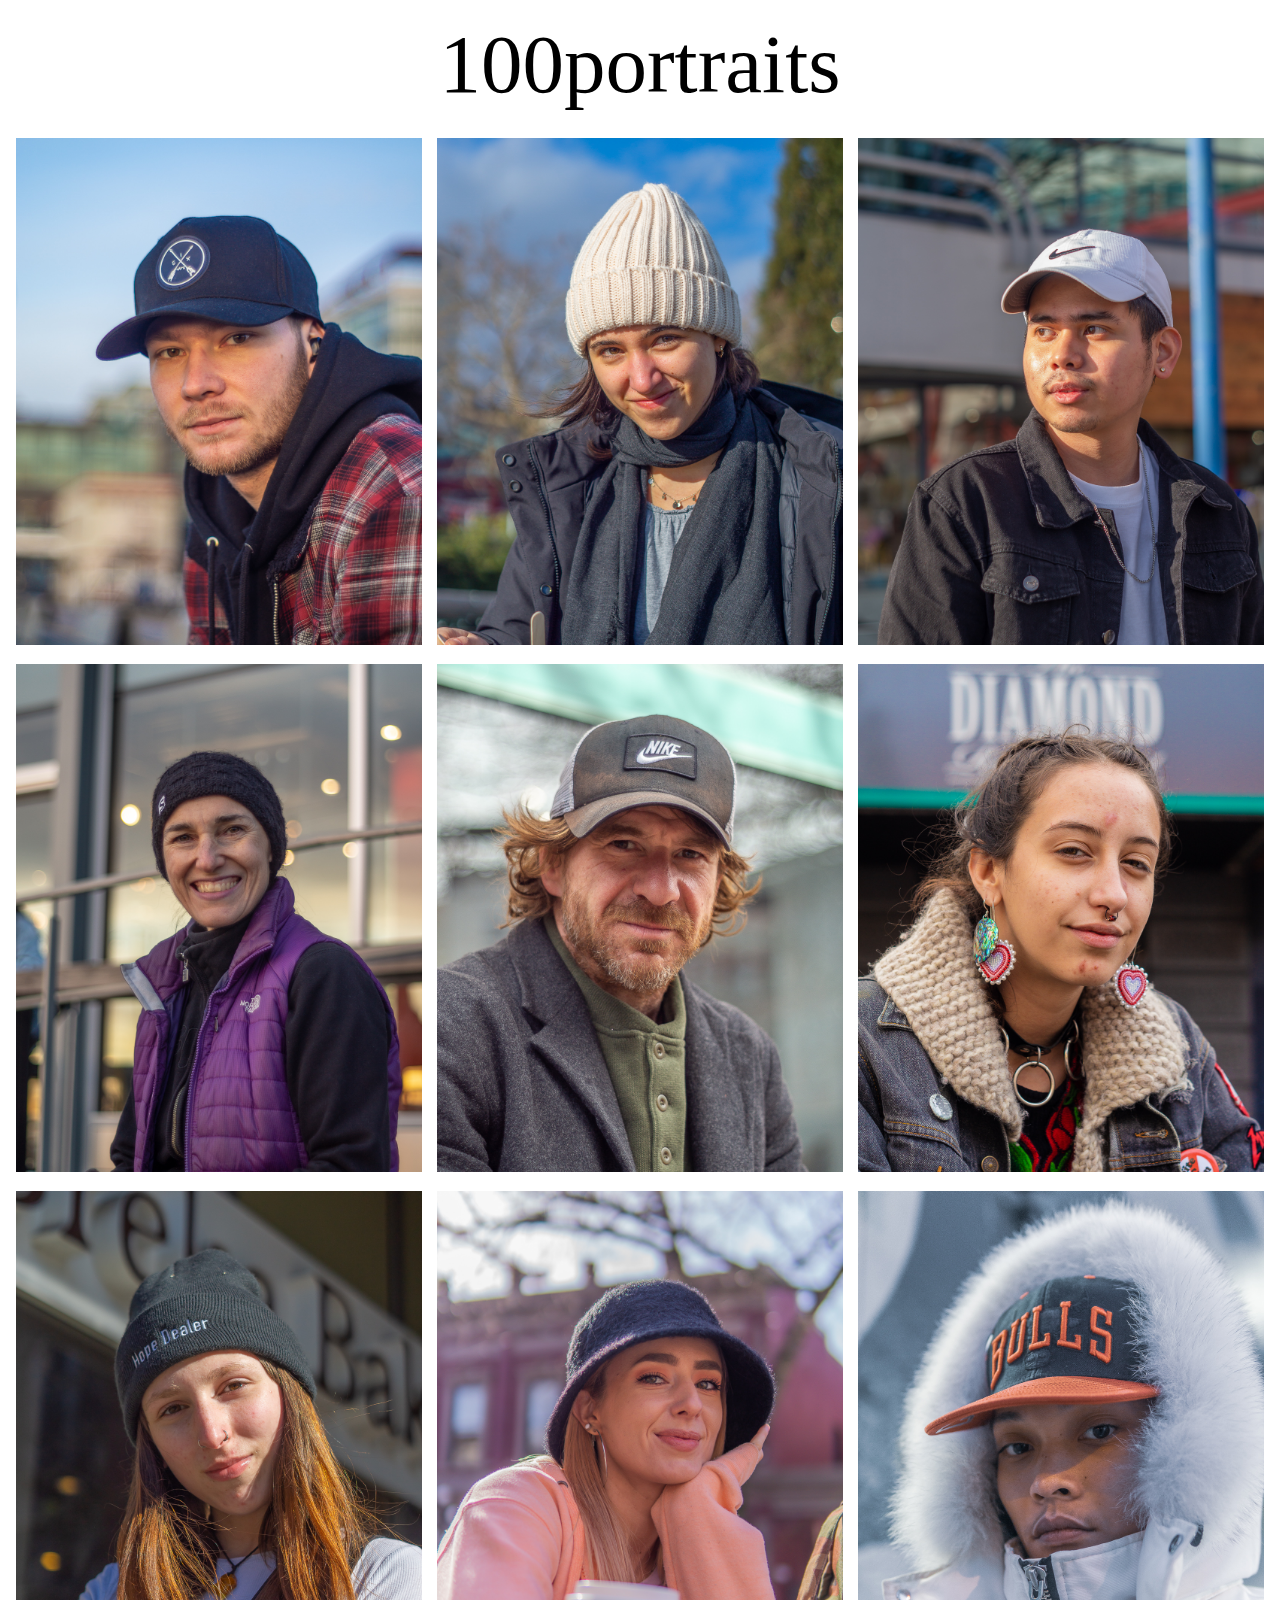
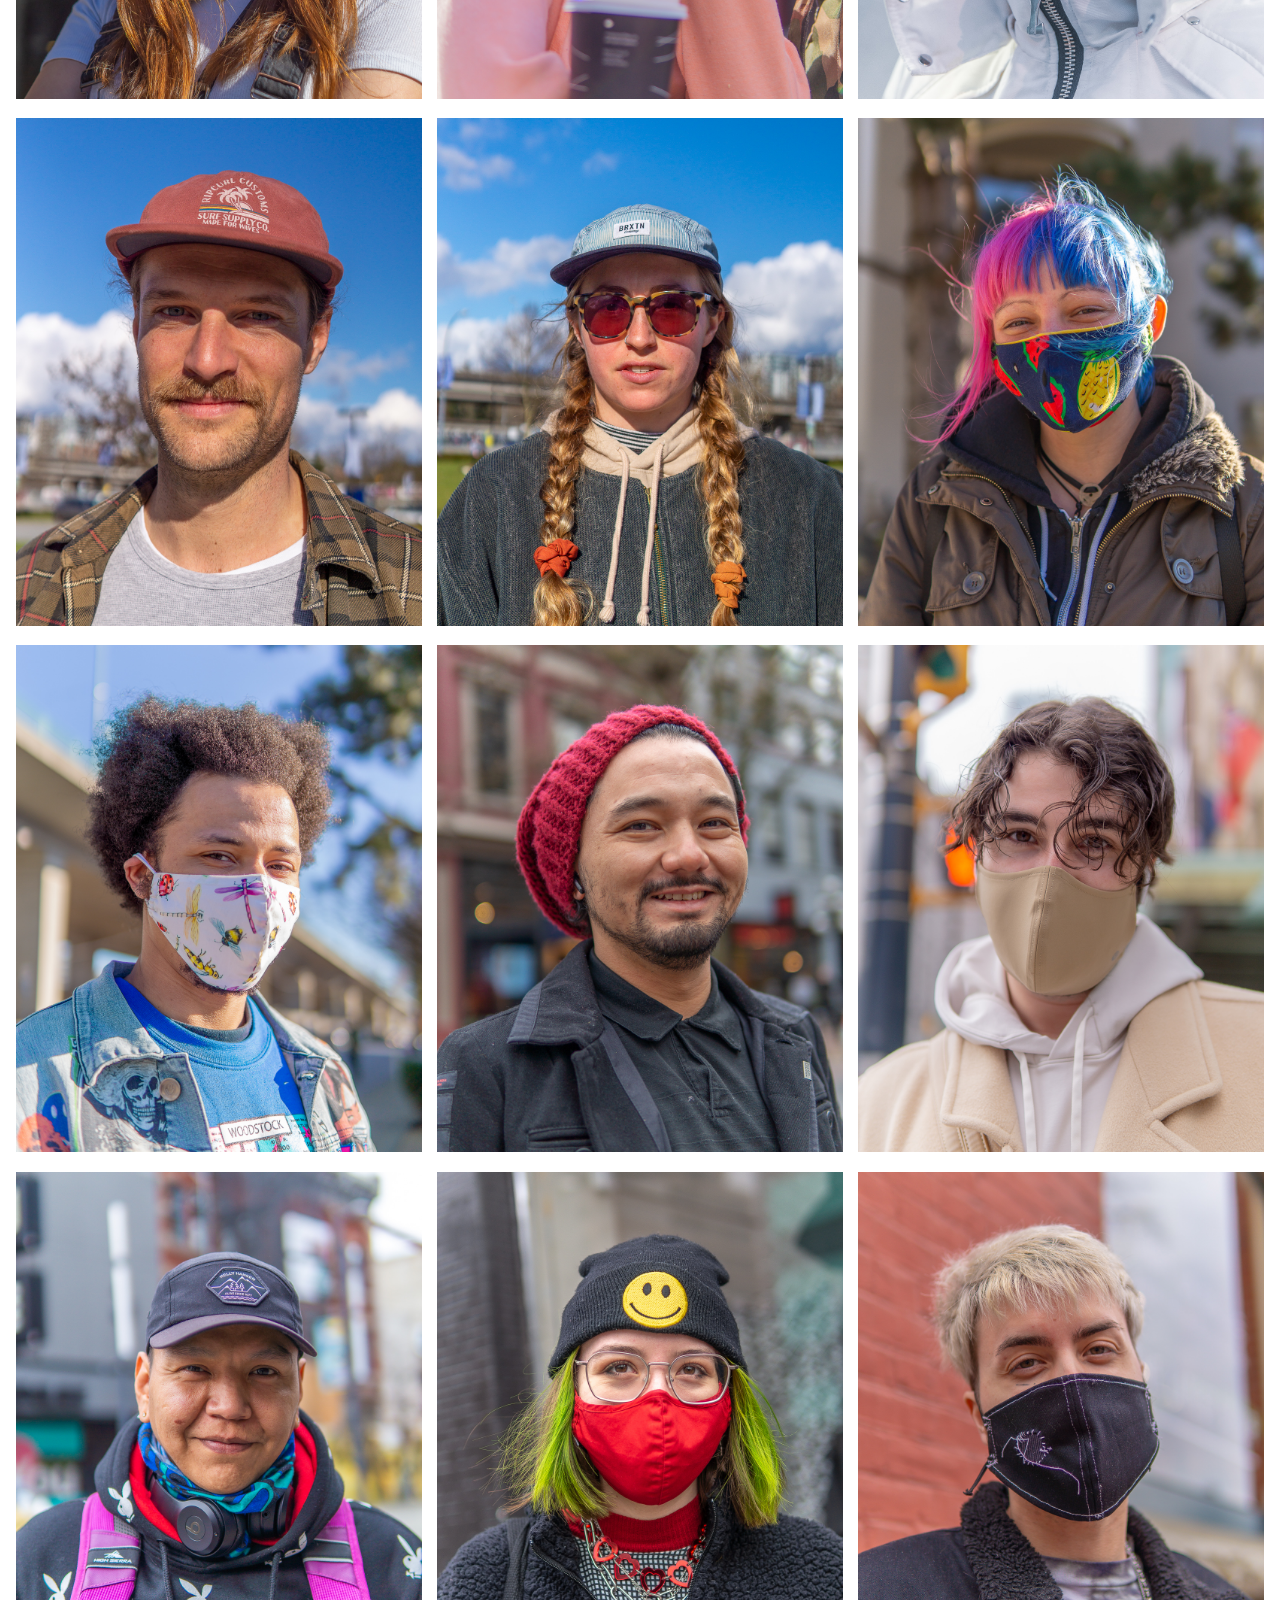
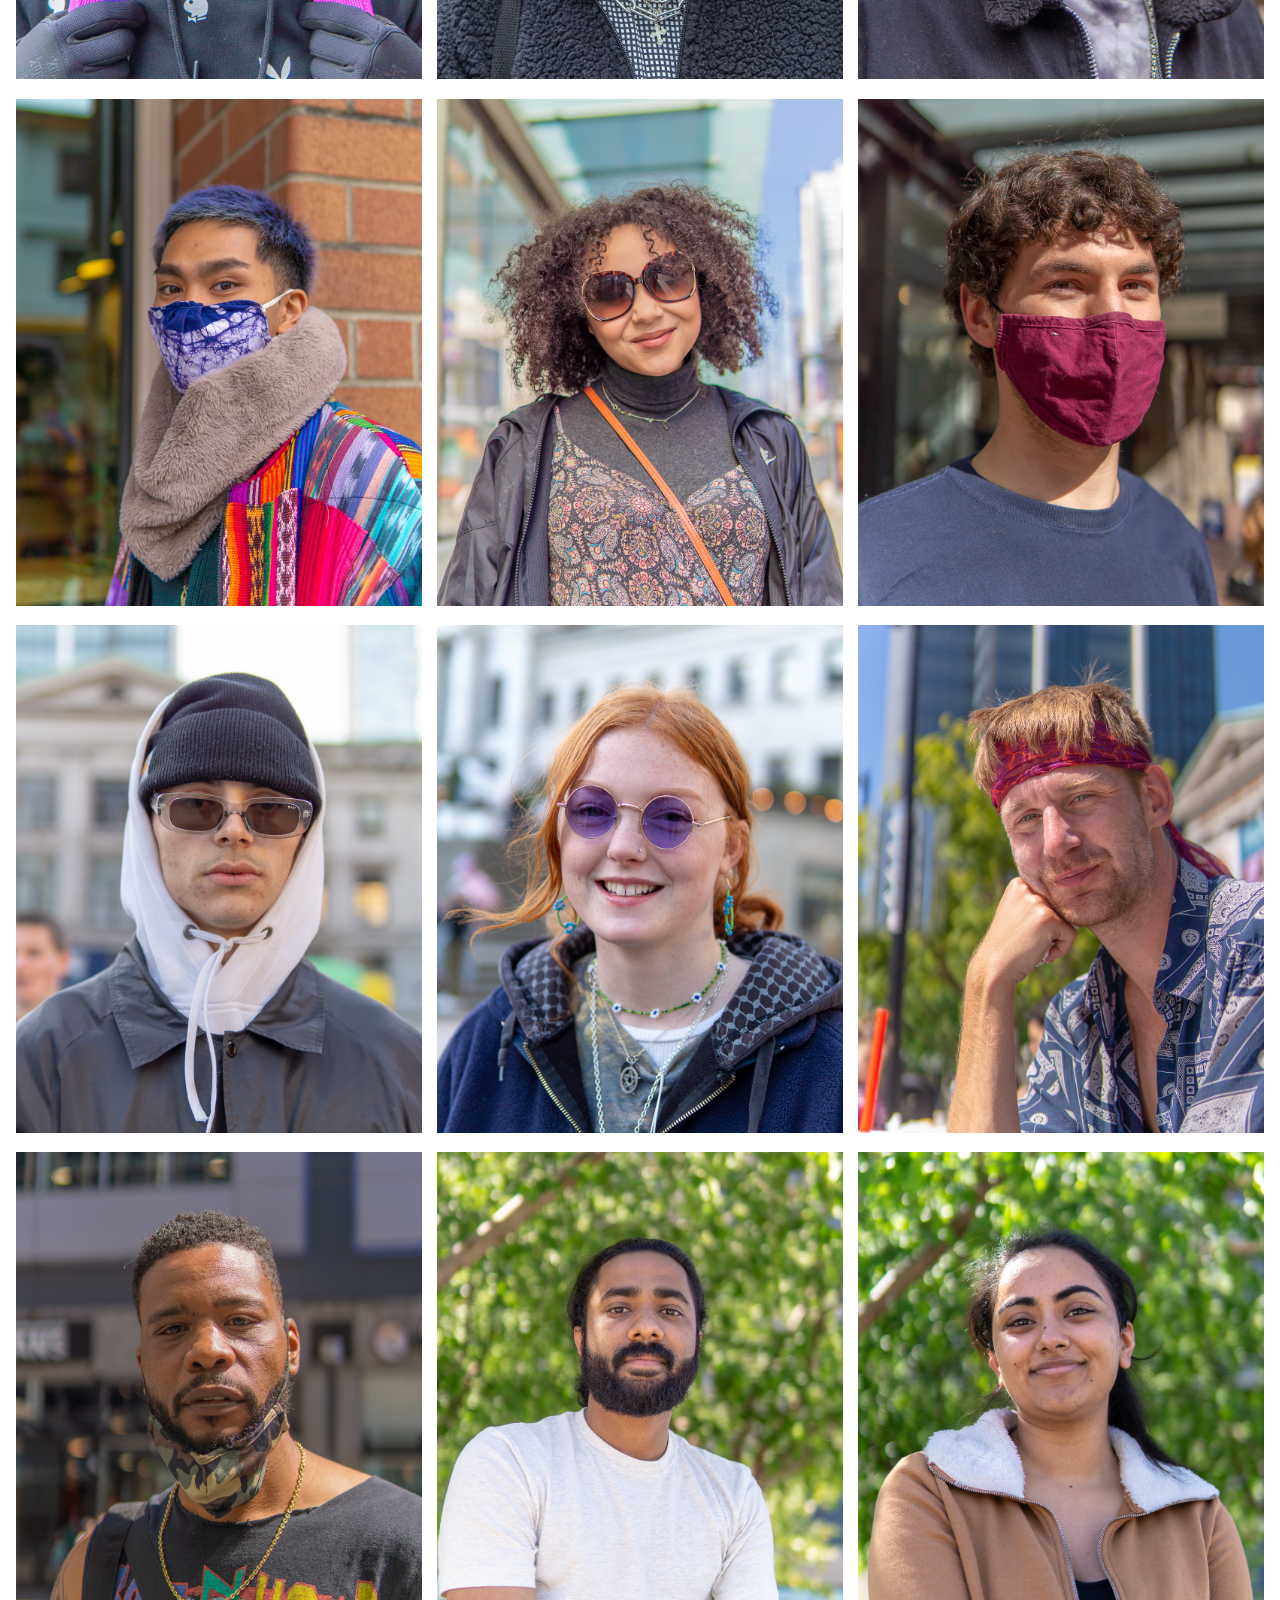
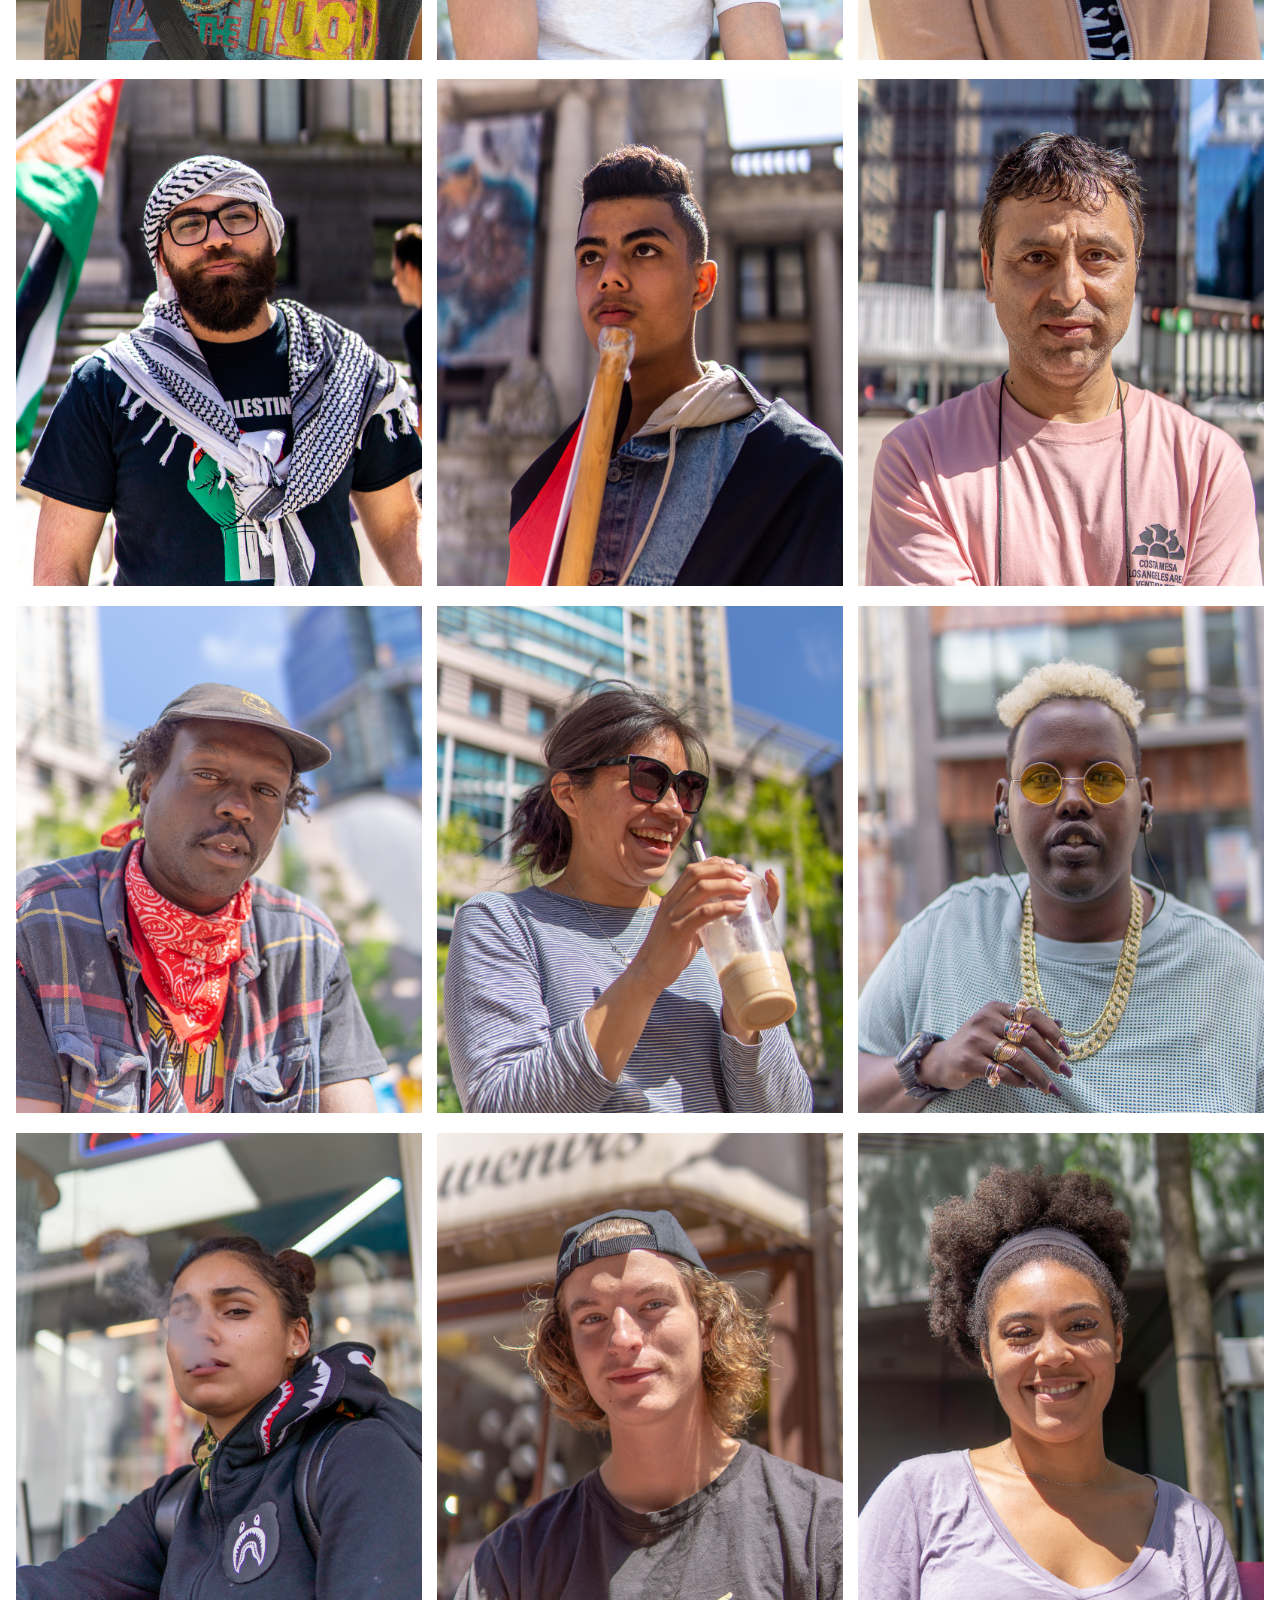
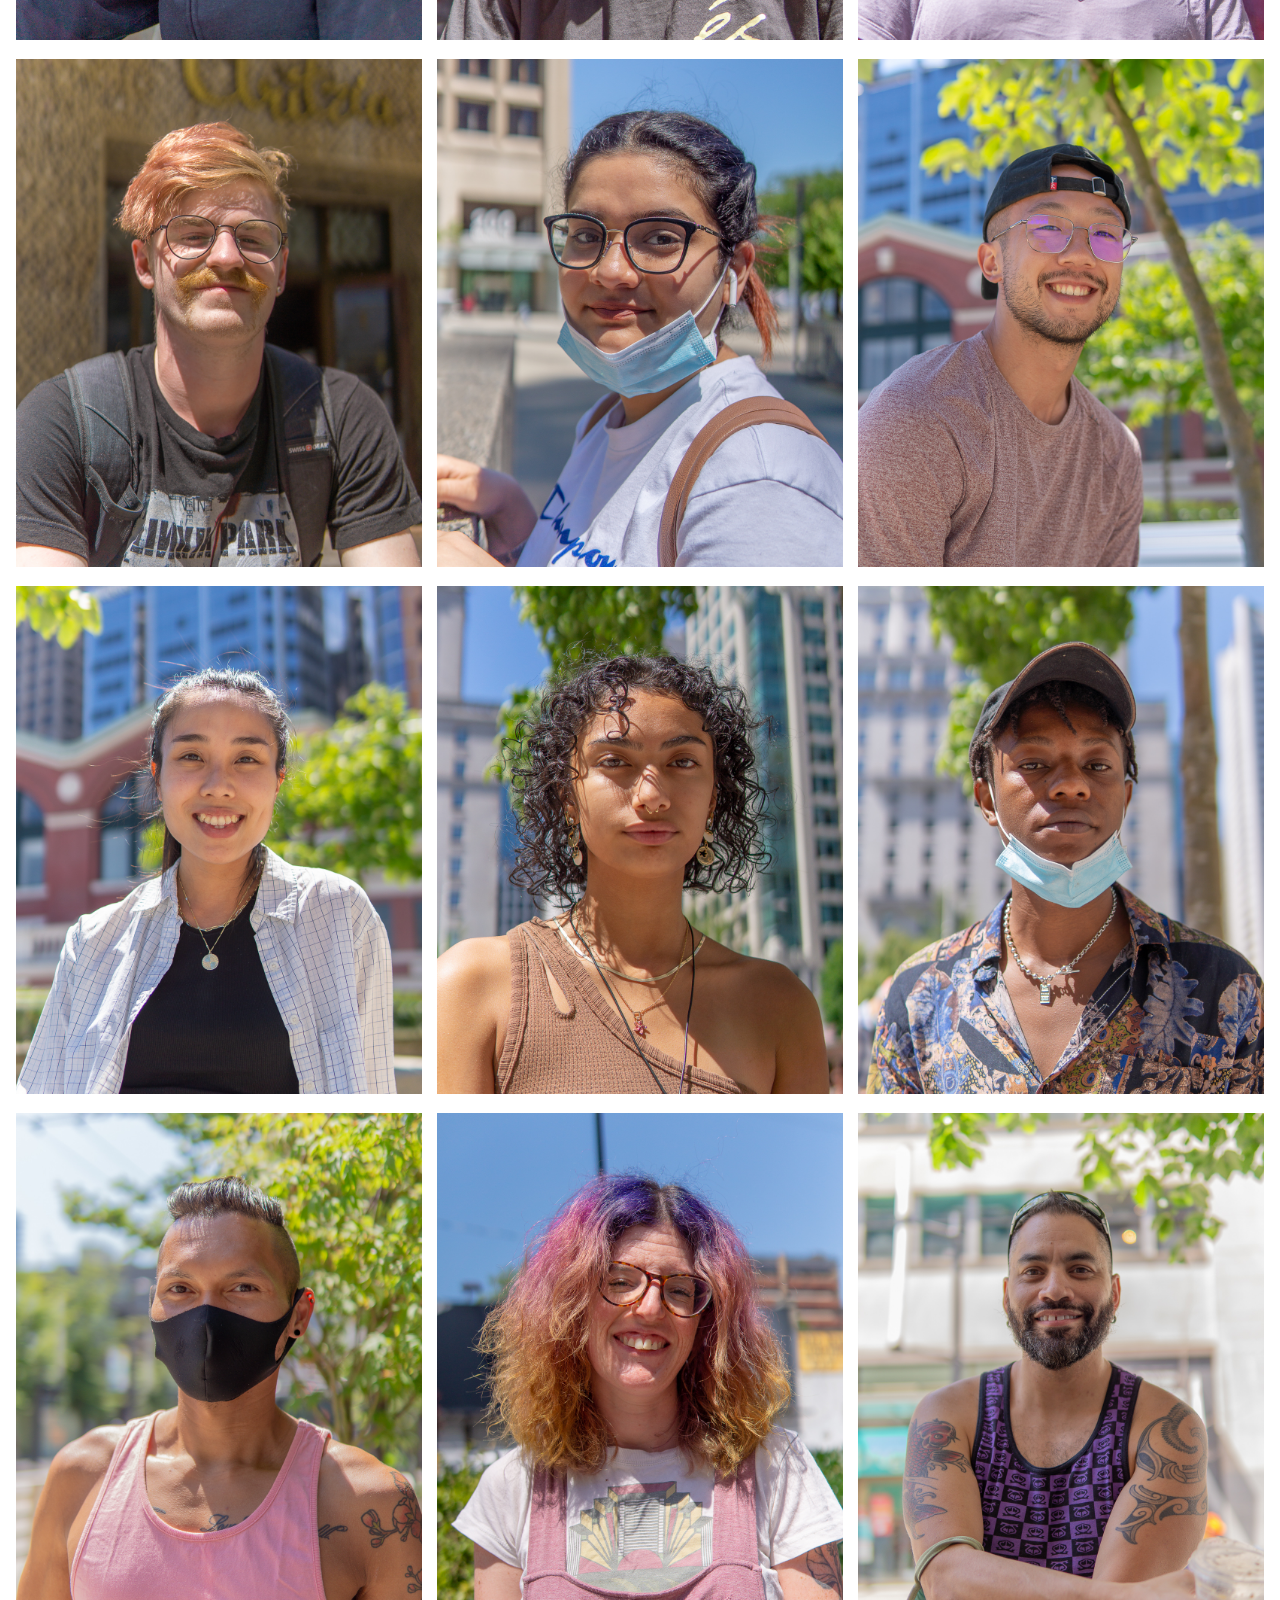
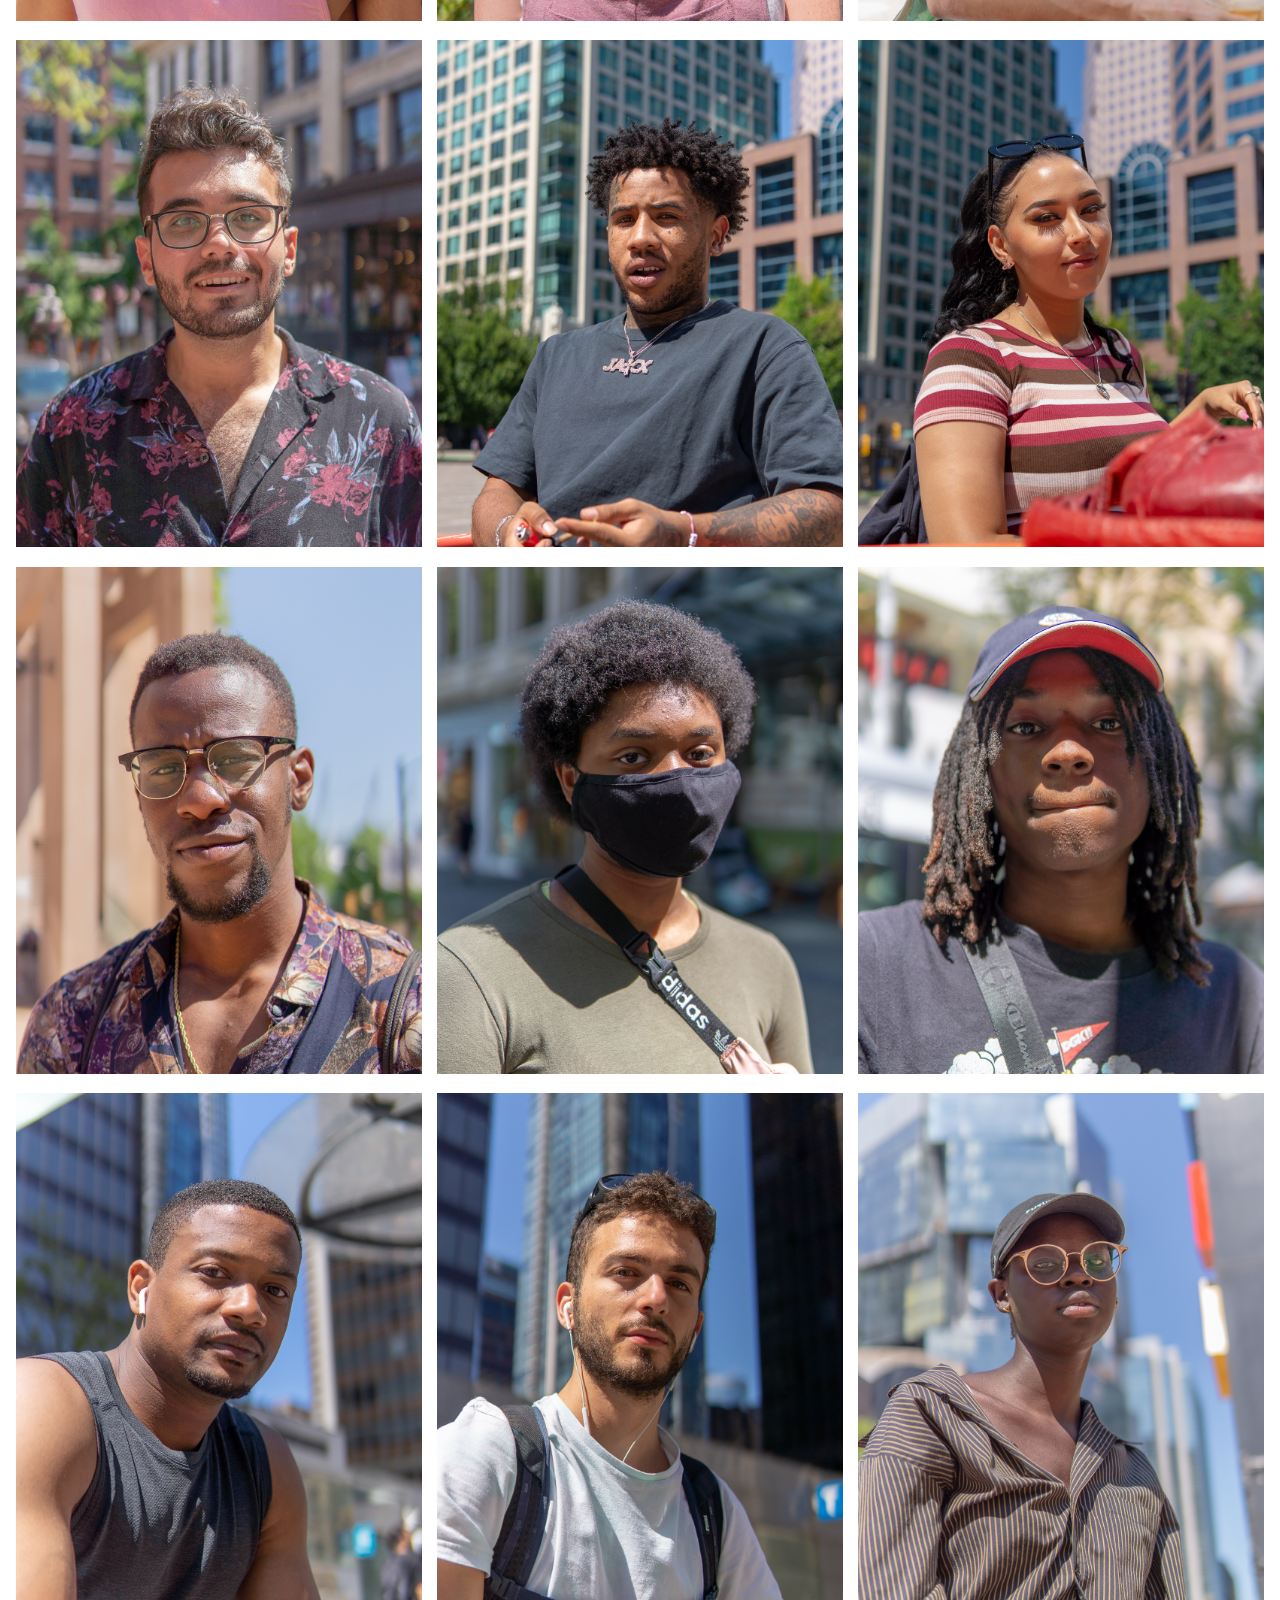
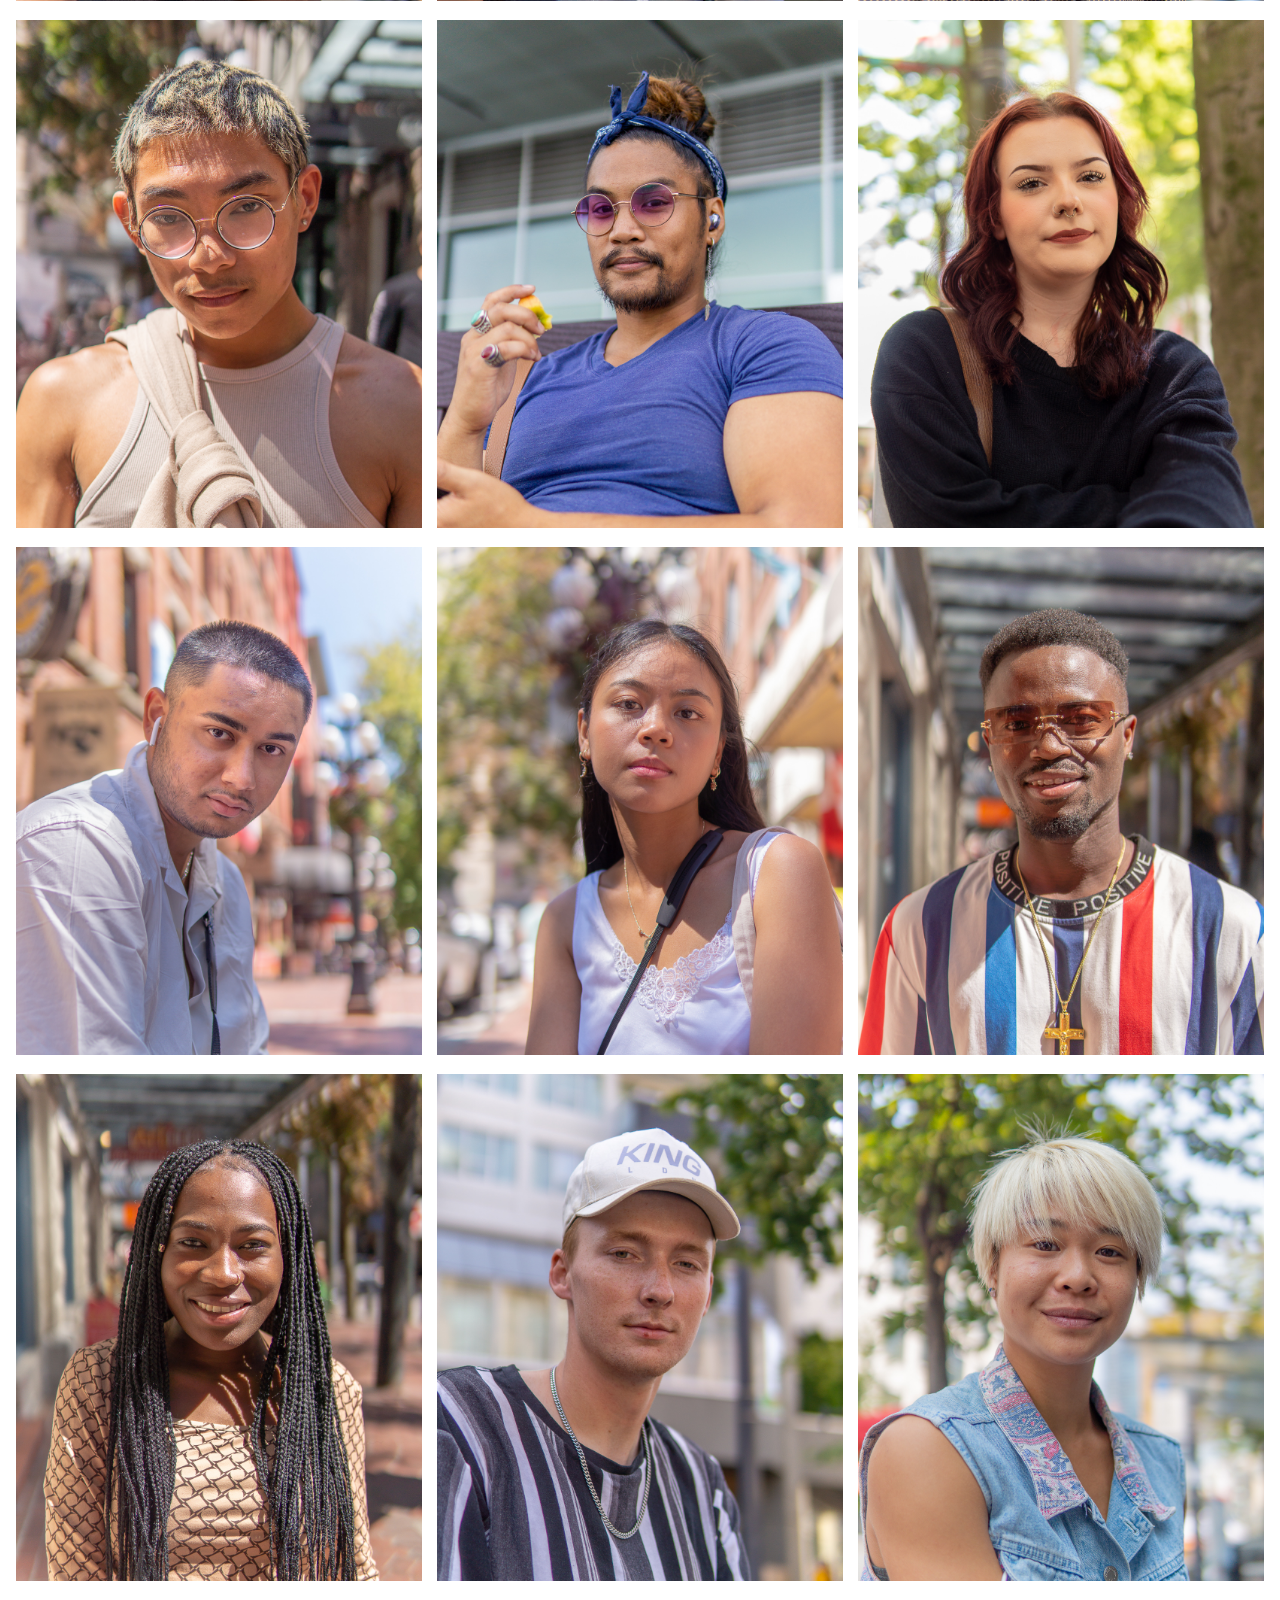
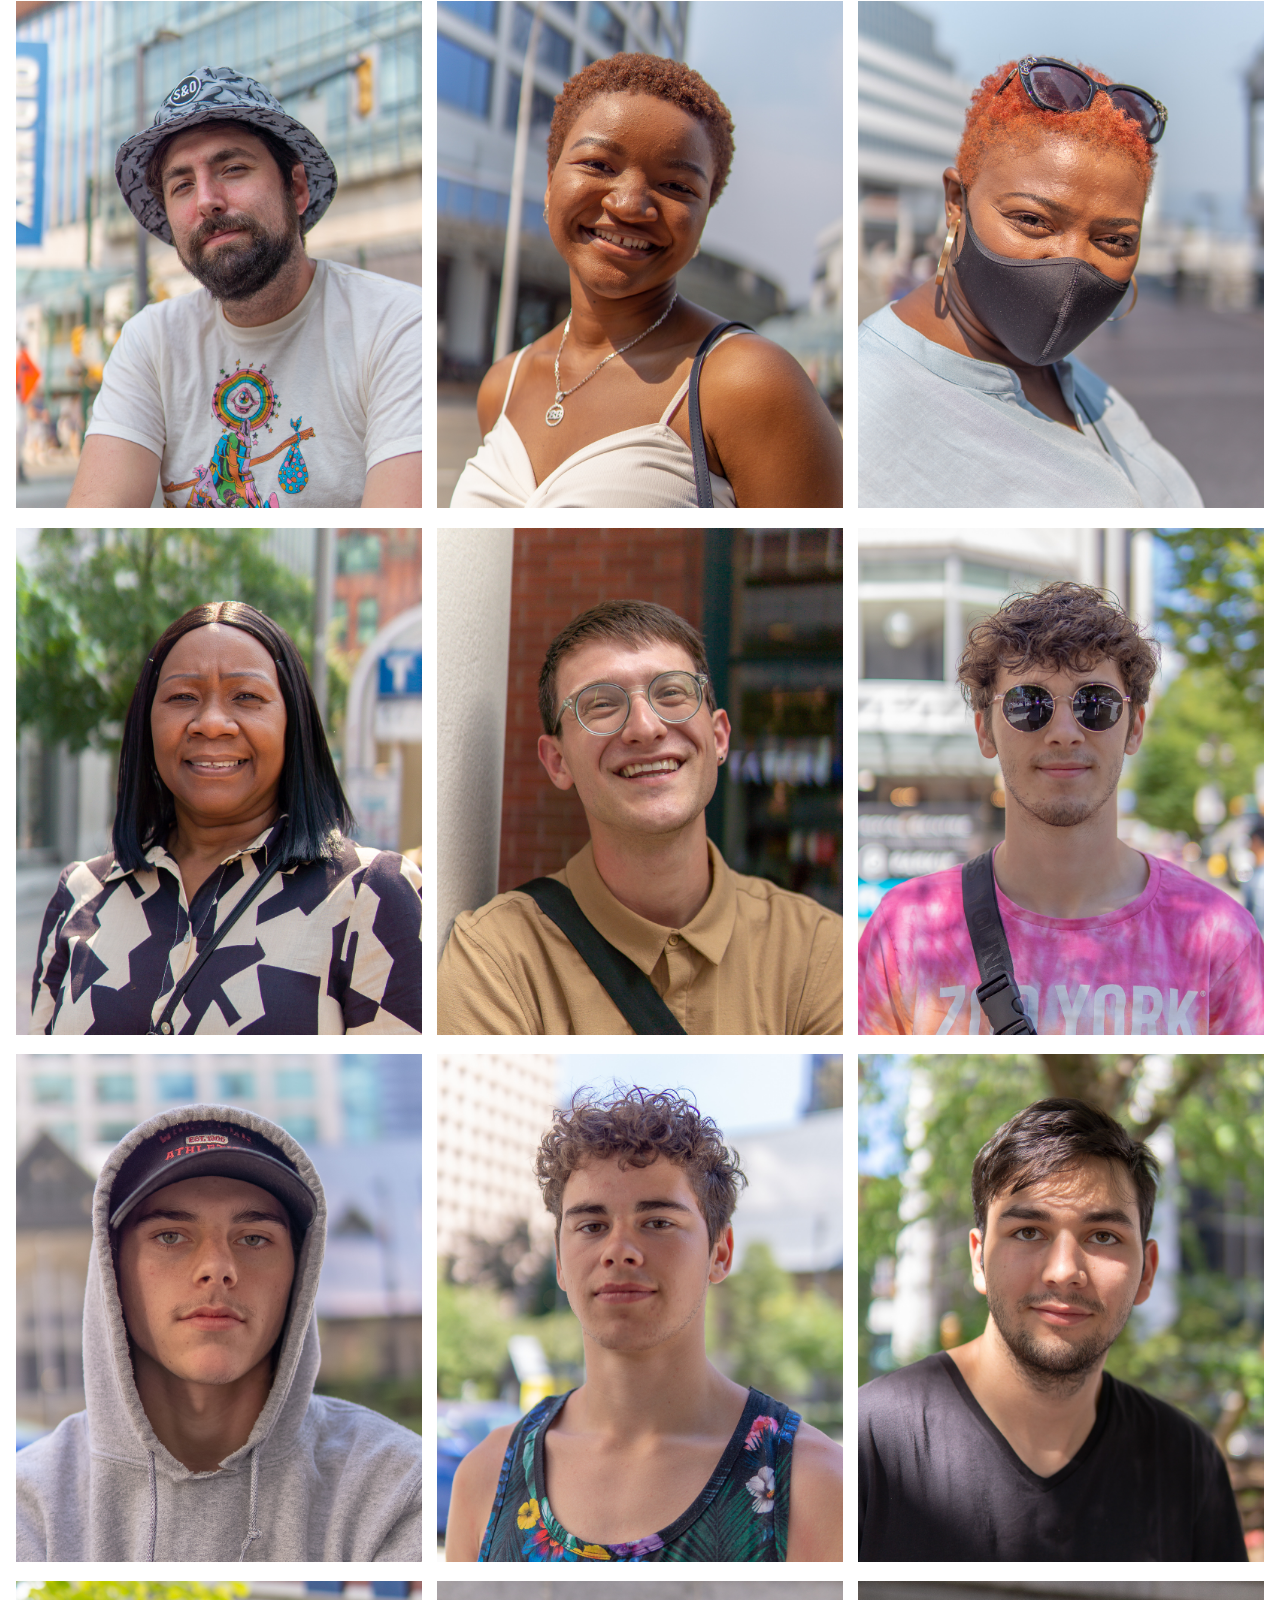
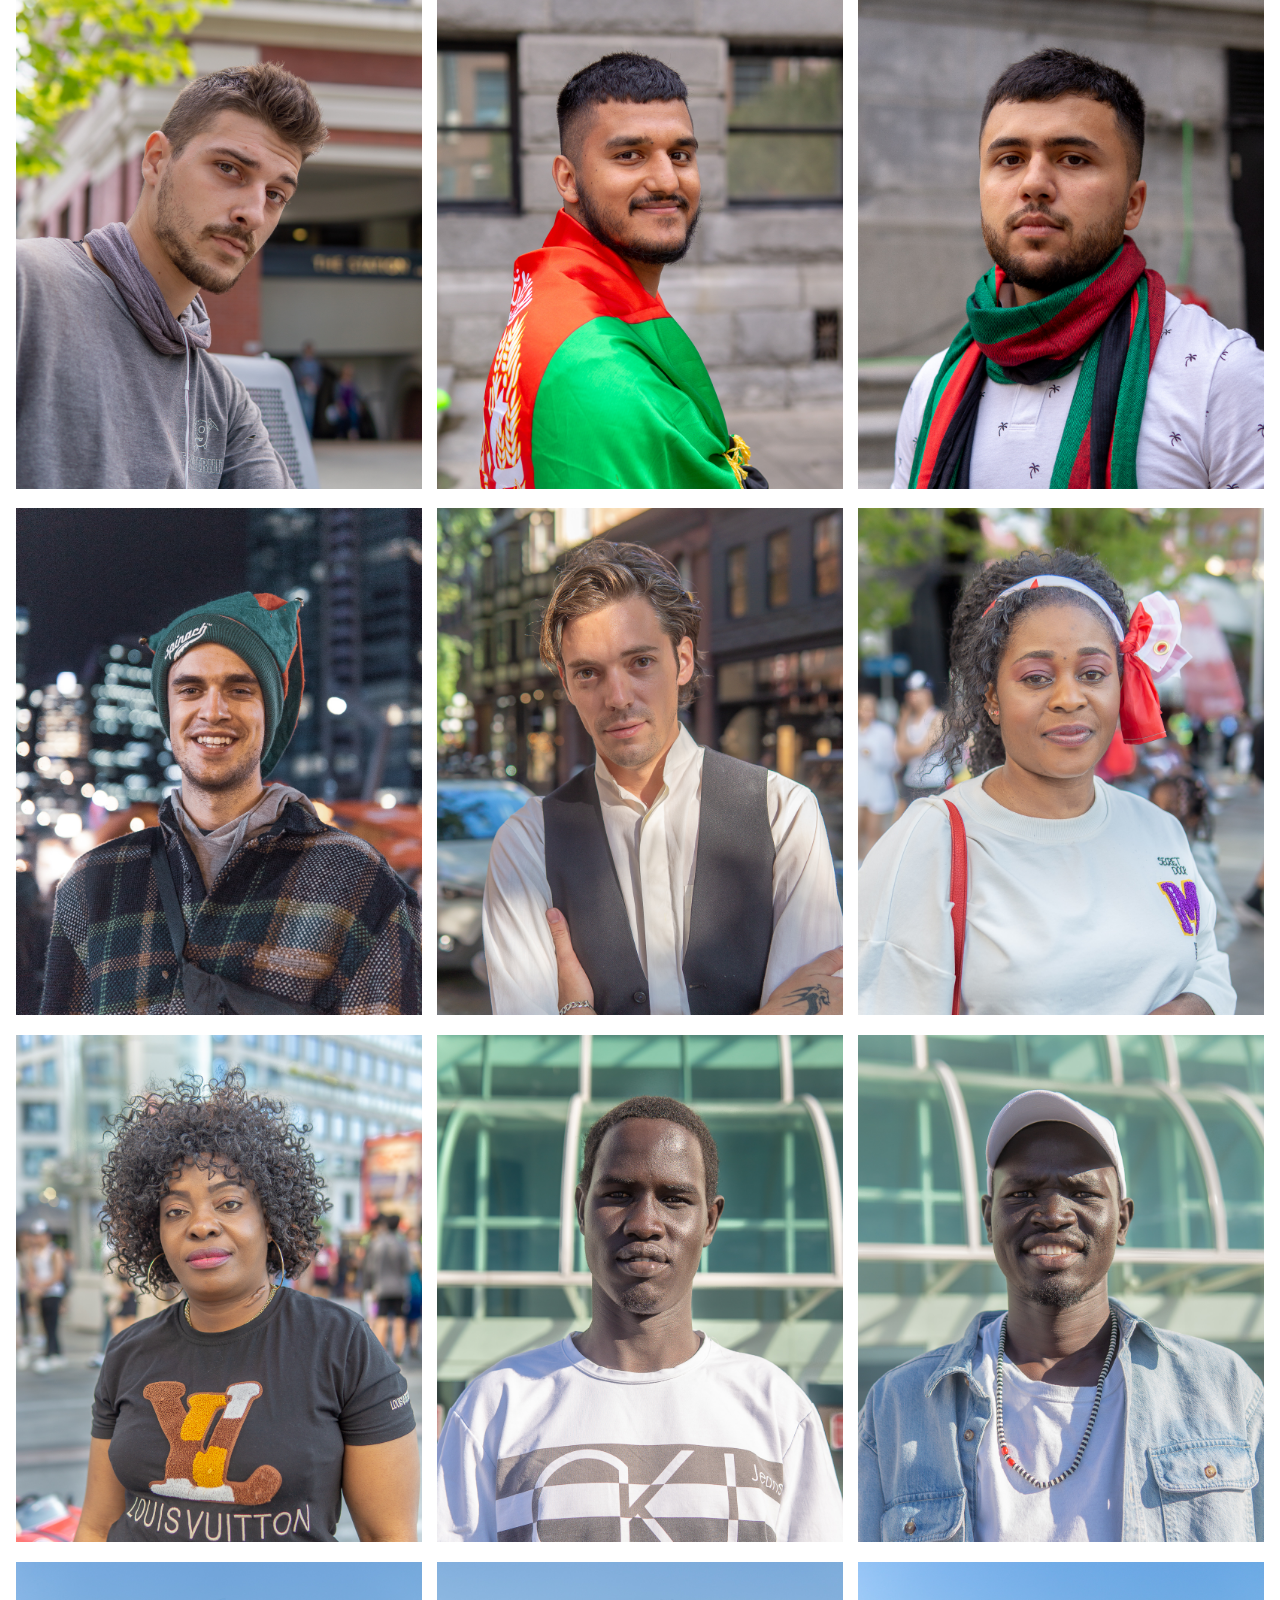
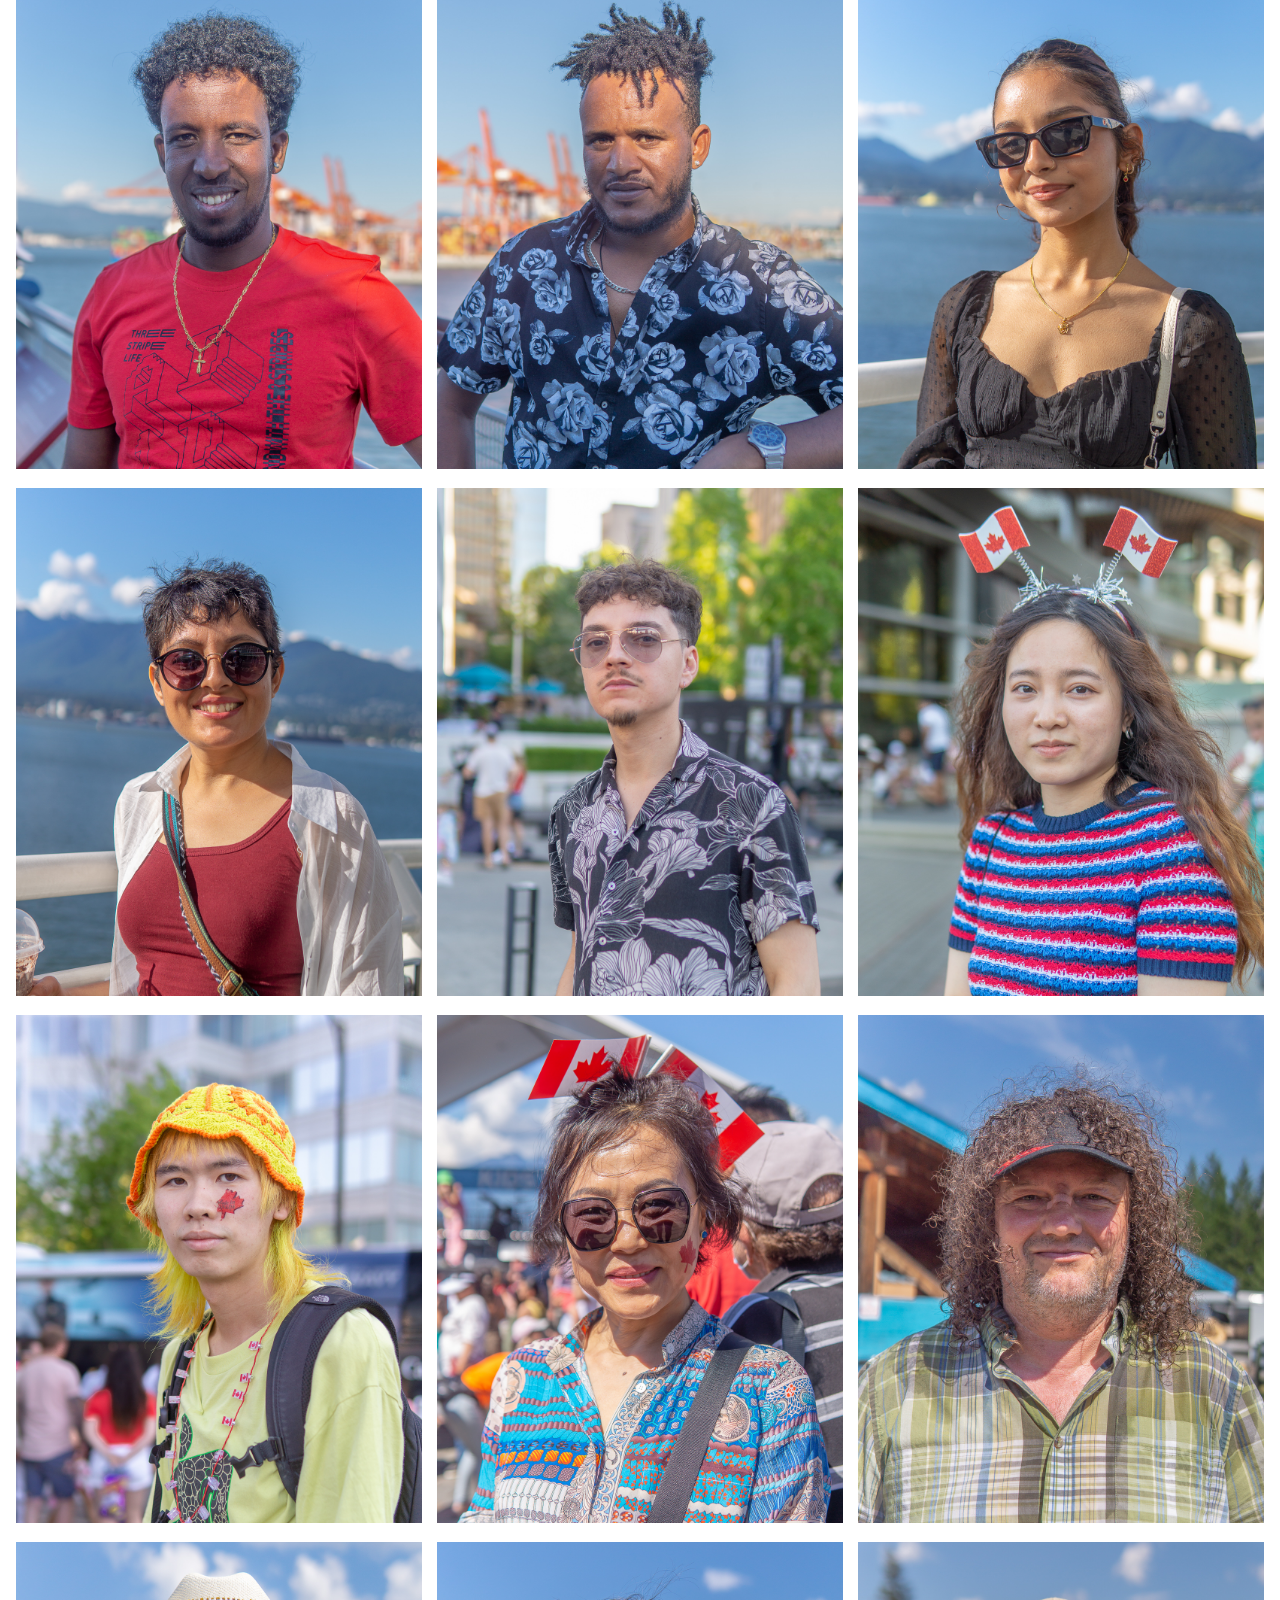
==== mobile/index.html @ 4c380865 "create landing page" ====
<!DOCTYPE html>
<html>
<head>
    <meta charset='utf-8'>
    <meta http-equiv='X-UA-Compatible' content='IE=edge'>
    <title>100portraits - GRID</title>
    <meta name='viewport' content='width=device-width, initial-scale=1'>
    <link rel='stylesheet' type='text/css' media='screen' href='style.css'>
    <script src='script.js'></script>
</head>
<body>
    <header>
        <h1>100portraits</h1>
    </header>
    <div class="pics">
        <div class="row">
            <div class="col-1"><img src="../images/img-1.jpg"></div> <!-- 25% -->
            <div class="col-2"><img src="../images/img-2.jpg"></div> <!-- 75% -->
            <div class="col-3"><img src="../images/img-3.jpg"></div> <!-- 25% -->

        </div>
        <div class="row">
            <div class="col-1"><img src="../images/img-4.jpg"></div> <!-- 25% -->
            <div class="col-2"><img src="../images/img-5.jpg"></div> <!-- 75% -->
            <div class="col-3"><img src="../images/img-6.jpg"></div> <!-- 25% -->
        </div>
        <div class="row">
            <div class="col-1"><img src="../images/img-7.jpg"></div> <!-- 25% -->
            <div class="col-2"><img src="../images/img-8.jpg"></div> <!-- 75% -->
            <div class="col-3"><img src="../images/img-9.jpg"></div> <!-- 25% -->
        </div>
        <div class="row">
            <div class="col-1"><img src="../images/img-10.jpg"></div> <!-- 25% -->
            <div class="col-2"><img src="../images/img-11.jpg"></div> <!-- 75% -->
            <div class="col-3"><img src="../images/img-12.jpg"></div> <!-- 25% -->
        </div>
        <div class="row">
            <div class="col-1"><img src="../images/img-13.jpg"></div> <!-- 25% -->
            <div class="col-2"><img src="../images/img-14.jpg"></div> <!-- 75% -->
            <div class="col-3"><img src="../images/img-15.jpg"></div> <!-- 25% -->
        </div>
        <div class="row">
            <div class="col-1"><img src="../images/img-16.jpg"></div> <!-- 25% -->
            <div class="col-2"><img src="../images/img-17.jpg"></div> <!-- 75% -->
            <div class="col-3"><img src="../images/img-18.jpg"></div> <!-- 25% -->
        </div>
        <div class="row">
            <div class="col-1"><img src="../images/img-19.jpg"></div> <!-- 25% -->
            <div class="col-2"><img src="../images/img-20.jpg"></div> <!-- 75% -->
            <div class="col-3"><img src="../images/img-21.jpg"></div> <!-- 25% -->
        </div>
        <div class="row">
            <div class="col-1"><img src="../images/img-22.jpg"></div> <!-- 25% -->
            <div class="col-2"><img src="../images/img-23.jpg"></div> <!-- 75% -->
            <div class="col-3"><img src="../images/img-24.jpg"></div> <!-- 25% -->
        </div>
        <div class="row">
            <div class="col-1"><img src="../images/img-25.jpg"></div> <!-- 25% -->
            <div class="col-2"><img src="../images/img-26.jpg"></div> <!-- 75% -->
            <div class="col-3"><img src="../images/img-27.jpg"></div> <!-- 25% -->
        </div>
        <div class="row">
            <div class="col-1"><img src="../images/img-28.jpg"></div> <!-- 25% -->
            <div class="col-2"><img src="../images/img-29.jpg"></div> <!-- 75% -->
            <div class="col-3"><img src="../images/img-30.jpg"></div> <!-- 25% -->
        </div>
        <div class="row">
            <div class="col-1"><img src="../images/img-31.jpg"></div> <!-- 25% -->
            <div class="col-2"><img src="../images/img-32.jpg"></div> <!-- 75% -->
            <div class="col-3"><img src="../images/img-33.jpg"></div> <!-- 25% -->
        </div>
        <div class="row">
            <div class="col-1"><img src="../images/img-34.jpg"></div> <!-- 25% -->
            <div class="col-2"><img src="../images/img-35.jpg"></div> <!-- 75% -->
            <div class="col-3"><img src="../images/img-36.jpg"></div> <!-- 25% -->
        </div>
        <div class="row">
            <div class="col-1"><img src="../images/img-37.jpg"></div> <!-- 25% -->
            <div class="col-2"><img src="../images/img-38.jpg"></div> <!-- 75% -->
            <div class="col-3"><img src="../images/img-39.jpg"></div> <!-- 25% -->
        </div>
        <div class="row">
            <div class="col-1"><img src="../images/img-40.jpg"></div> <!-- 25% -->
            <div class="col-2"><img src="../images/img-41.jpg"></div> <!-- 75% -->
            <div class="col-3"><img src="../images/img-42.jpg"></div> <!-- 25% -->
        </div>
        <div class="row">
            <div class="col-1"><img src="../images/img-43.jpg"></div> <!-- 25% -->
            <div class="col-2"><img src="../images/img-44.jpg"></div> <!-- 75% -->
            <div class="col-3"><img src="../images/img-45.jpg"></div> <!-- 25% -->
        </div>
        <div class="row">
            <div class="col-1"><img src="../images/img-46.jpg"></div> <!-- 25% -->
            <div class="col-2"><img src="../images/img-47.jpg"></div> <!-- 75% -->
            <div class="col-3"><img src="../images/img-48.jpg"></div> <!-- 25% -->
        </div>
        <div class="row">
            <div class="col-1"><img src="../images/img-49.jpg"></div> <!-- 25% -->
            <div class="col-2"><img src="../images/img-50.jpg"></div> <!-- 75% -->
            <div class="col-3"><img src="../images/img-51.jpg"></div> <!-- 25% -->
        </div>
        <div class="row">
            <div class="col-1"><img src="../images/img-52.jpg"></div> <!-- 25% -->
            <div class="col-2"><img src="../images/img-53.jpg"></div> <!-- 75% -->
            <div class="col-3"><img src="../images/img-54.jpg"></div> <!-- 25% -->
        </div>
        <div class="row">
            <div class="col-1"><img src="../images/img-55.jpg"></div> <!-- 25% -->
            <div class="col-2"><img src="../images/img-56.jpg"></div> <!-- 75% -->
            <div class="col-3"><img src="../images/img-57.jpg"></div> <!-- 25% -->
        </div>
        <div class="row">
            <div class="col-1"><img src="../images/img-58.jpg"></div> <!-- 25% -->
            <div class="col-2"><img src="../images/img-59.jpg"></div> <!-- 75% -->
            <div class="col-3"><img src="../images/img-60.jpg"></div> <!-- 25% -->
        </div>
        <div class="row">
            <div class="col-1"><img src="../images/img-61.jpg"></div> <!-- 25% -->
            <div class="col-2"><img src="../images/img-62.jpg"></div> <!-- 75% -->
            <div class="col-3"><img src="../images/img-63.jpg"></div> <!-- 25% -->
        </div>
        <div class="row">
            <div class="col-1"><img src="../images/img-64.jpg"></div> <!-- 25% -->
            <div class="col-2"><img src="../images/img-65.jpg"></div> <!-- 75% -->
            <div class="col-3"><img src="../images/img-66.jpg"></div> <!-- 25% -->
        </div>
        <div class="row">
            <div class="col-1"><img src="../images/img-67.jpg"></div> <!-- 25% -->
            <div class="col-2"><img src="../images/img-68.jpg"></div> <!-- 75% -->
            <div class="col-3"><img src="../images/img-69.jpg"></div> <!-- 25% -->
        </div>
        <div class="row">
            <div class="col-1"><img src="../images/img-70.jpg"></div> <!-- 25% -->
            <div class="col-2"><img src="../images/img-71.jpg"></div> <!-- 75% -->
            <div class="col-3"><img src="../images/img-72.jpg"></div> <!-- 25% -->
        </div>
        <div class="row">
            <div class="col-1"><img src="../images/img-73.jpg"></div> <!-- 25% -->
            <div class="col-2"><img src="../images/img-74.jpg"></div> <!-- 75% -->
            <div class="col-3"><img src="../images/img-75.jpg"></div> <!-- 25% -->
        </div>
        <div class="row">
            <div class="col-1"><img src="../images/img-76.jpg"></div> <!-- 25% -->
            <div class="col-2"><img src="../images/img-77.jpg"></div> <!-- 75% -->
            <div class="col-3"><img src="../images/img-78.jpg"></div> <!-- 25% -->
        </div>
        <div class="row">
            <div class="col-1"><img src="../images/img-79.jpg"></div> <!-- 25% -->
            <div class="col-2"><img src="../images/img-80.jpg"></div> <!-- 75% -->
            <div class="col-3"><img src="../images/img-81.jpg"></div> <!-- 25% -->
        </div>
        <div class="row">
            <div class="col-1"><img src="../images/img-82.jpg"></div> <!-- 25% -->
            <div class="col-2"><img src="../images/img-83.jpg"></div> <!-- 75% -->
            <div class="col-3"><img src="../images/img-84.jpg"></div> <!-- 25% -->
        </div>
        <div class="row">
            <div class="col-1"><img src="../images/img-85.jpg"></div> <!-- 25% -->
            <div class="col-2"><img src="../images/img-86.jpg"></div> <!-- 75% -->
            <div class="col-3"><img src="../images/img-87.jpg"></div> <!-- 25% -->
        </div>
        <div class="row">
            <div class="col-1"><img src="../images/img-88.jpg"></div> <!-- 25% -->
            <div class="col-2"><img src="../images/img-89.jpg"></div> <!-- 75% -->
            <div class="col-3"><img src="../images/img-90.jpg"></div> <!-- 25% -->
        </div>
        <div class="row">
            <div class="col-1"><img src="../images/img-91.jpg"></div> <!-- 25% -->
            <div class="col-2"><img src="../images/img-92.jpg"></div> <!-- 75% -->
            <div class="col-3"><img src="../images/img-93.jpg"></div> <!-- 25% -->
        </div>
        <div class="row">
            <div class="col-1"><img src="../images/img-94.jpg"></div> <!-- 25% -->
            <div class="col-2"><img src="../images/img-95.jpg"></div> <!-- 75% -->
            <div class="col-3"><img src="../images/img-96.jpg"></div> <!-- 25% -->
        </div>
        <div class="row">
            <div class="col-1"><img src="../images/img-97.jpg"></div> <!-- 25% -->
            <div class="col-2"><img src="../images/img-98.jpg"></div> <!-- 75% -->
            <div class="col-3"><img src="../images/img-99.jpg"></div> <!-- 25% -->
        </div>
        <div class="row">
            <div class="col-1"><img src="../images/img-100.jpg"></div> <!-- 25% -->
            
        </div>
    </div>
<!--
    <img src="../images/img-1.jpg">
    <img src="../images/img-2.jpg">
    <img src="../images/img-3.jpg">
    <img src="../images/img-4.jpg">
    <img src="../images/img-5.jpg">
    <img src="../images/img-6.jpg">
    <img src="../images/img-7.jpg">
    <img src="../images/img-8.jpg">
    <img src="../images/img-9.jpg">
    <img src="../images/img-10.jpg">
    <img src="../images/img-11.jpg">
    <img src="../images/img-12.jpg">
    <img src="../images/img-13.jpg">
    <img src="../images/img-14.jpg">
    <img src="../images/img-15.jpg">
    <img src="../images/img-16.jpg">
    <img src="../images/img-17.jpg">
    <img src="../images/img-18.jpg">
    <img src="../images/img-19.jpg">
    <img src="../images/img-20.jpg">
    <img src="../images/img-21.jpg">
    <img src="../images/img-22.jpg">
    <img src="../images/img-23.jpg">
    <img src="../images/img-24.jpg">
    <img src="../images/img-25.jpg">
    <img src="../images/img-26.jpg">
    <img src="../images/img-27.jpg">
    <img src="../images/img-28.jpg">
    <img src="../images/img-29.jpg">
    <img src="../images/img-30.jpg">
    <img src="../images/img-31.jpg">
    <img src="../images/img-32.jpg">
    <img src="../images/img-33.jpg">
    <img src="../images/img-34.jpg">
    <img src="../images/img-35.jpg">
    <img src="../images/img-36.jpg">
    <img src="../images/img-37.jpg">
    <img src="../images/img-38.jpg">
    <img src="../images/img-39.jpg">
    <img src="../images/img-40.jpg">
    <img src="../images/img-41.jpg">
    <img src="../images/img-42.jpg">
    <img src="../images/img-43.jpg">
    <img src="../images/img-44.jpg">
    <img src="../images/img-45.jpg">
    <img src="../images/img-46.jpg">
    <img src="../images/img-47.jpg">
    <img src="../images/img-48.jpg">
    <img src="../images/img-49.jpg">
    <img src="../images/img-50.jpg">
    <img src="../images/img-51.jpg">
    <img src="../images/img-52.jpg">
    <img src="../images/img-53.jpg">
    <img src="../images/img-54.jpg">
    <img src="../images/img-55.jpg">
    <img src="../images/img-56.jpg">
    <img src="../images/img-57.jpg">
    <img src="../images/img-58.jpg">
    <img src="../images/img-59.jpg">
    <img src="../images/img-60.jpg">
    <img src="../images/img-61.jpg">
    <img src="../images/img-62.jpg">
    <img src="../images/img-63.jpg">
    <img src="../images/img-64.jpg">
    <img src="../images/img-65.jpg">
    <img src="../images/img-66.jpg">
    <img src="../images/img-67.jpg">
    <img src="../images/img-68.jpg">
    <img src="../images/img-69.jpg">
    <img src="../images/img-70.jpg">
    <img src="../images/img-71.jpg">
    <img src="../images/img-72.jpg">
    <img src="../images/img-73.jpg">
    <img src="../images/img-74.jpg">
    <img src="../images/img-75.jpg">
    <img src="../images/img-76.jpg">
    <img src="../images/img-77.jpg">
    <img src="../images/img-78.jpg">
    <img src="../images/img-79.jpg">
    <img src="../images/img-80.jpg">
    <img src="../images/img-81.jpg">
    <img src="../images/img-82.jpg">
    <img src="../images/img-83.jpg">
    <img src="../images/img-84.jpg">
    <img src="../images/img-85.jpg">
    <img src="../images/img-86.jpg">
    <img src="../images/img-87.jpg">
    <img src="../images/img-88.jpg">
    <img src="../images/img-89.jpg">
    <img src="../images/img-90.jpg">
    <img src="../images/img-91.jpg">
    <img src="../images/img-92.jpg">
    <img src="../images/img-93.jpg">
    <img src="../images/img-94.jpg">
    <img src="../images/img-95.jpg">
    <img src="../images/img-96.jpg">
    <img src="../images/img-97.jpg">
    <img src="../images/img-98.jpg">
    <img src="../images/img-99.jpg">
    <img src="../images/img-100.jpg">
-->
</body>
</html>
---- mobile/style.css ----
* {
	box-sizing: border-box;
}

.col-1 {
	width: 33.33%;

}
.col-2 {
	width: 33.33%;

}
.col-3 {
	width: 33.33%;

}


[class*="col-"] {
	width: 100%;
	float: left;
	padding: 0.6vw;
}


@media only screen and (min-width: 600px) {
	/* For desktop: */
	[class*="col-"] {
		width: 50%;
		float: left;
		padding: 0.6vw;
	}

}

@media only screen and (min-width: 920px) {
	/* For desktop: */
	[class*="col-"] {
		width: 33.333%;
		float: left;
		padding: 0.6vw;
	}

}

img{
	width: 100%;
	height: auto;
	box-shadow: 0;
	transition: 0.3s;
}
img:hover{
	-webkit-box-shadow: 0px 0px 23px 1px rgba(0,0,0,0.44);
	-moz-box-shadow: 0px 0px 23px 1px rgba(0,0,0,0.44);
	box-shadow: 0px 0px 23px 1px rgba(0,0,0,0.44);

}

h1 {
	text-align: center;
	color: black;
	font-family: "Georgia";
	font-size: 53px;
	font-weight: lighter;
	margin: 0 auto;
	padding-top: 8px;
	padding-bottom: 18px;
}

@media only screen and (min-width: 600px) {
	/* For desktop: */
	h1{
		font-size: 83px;
	}

}
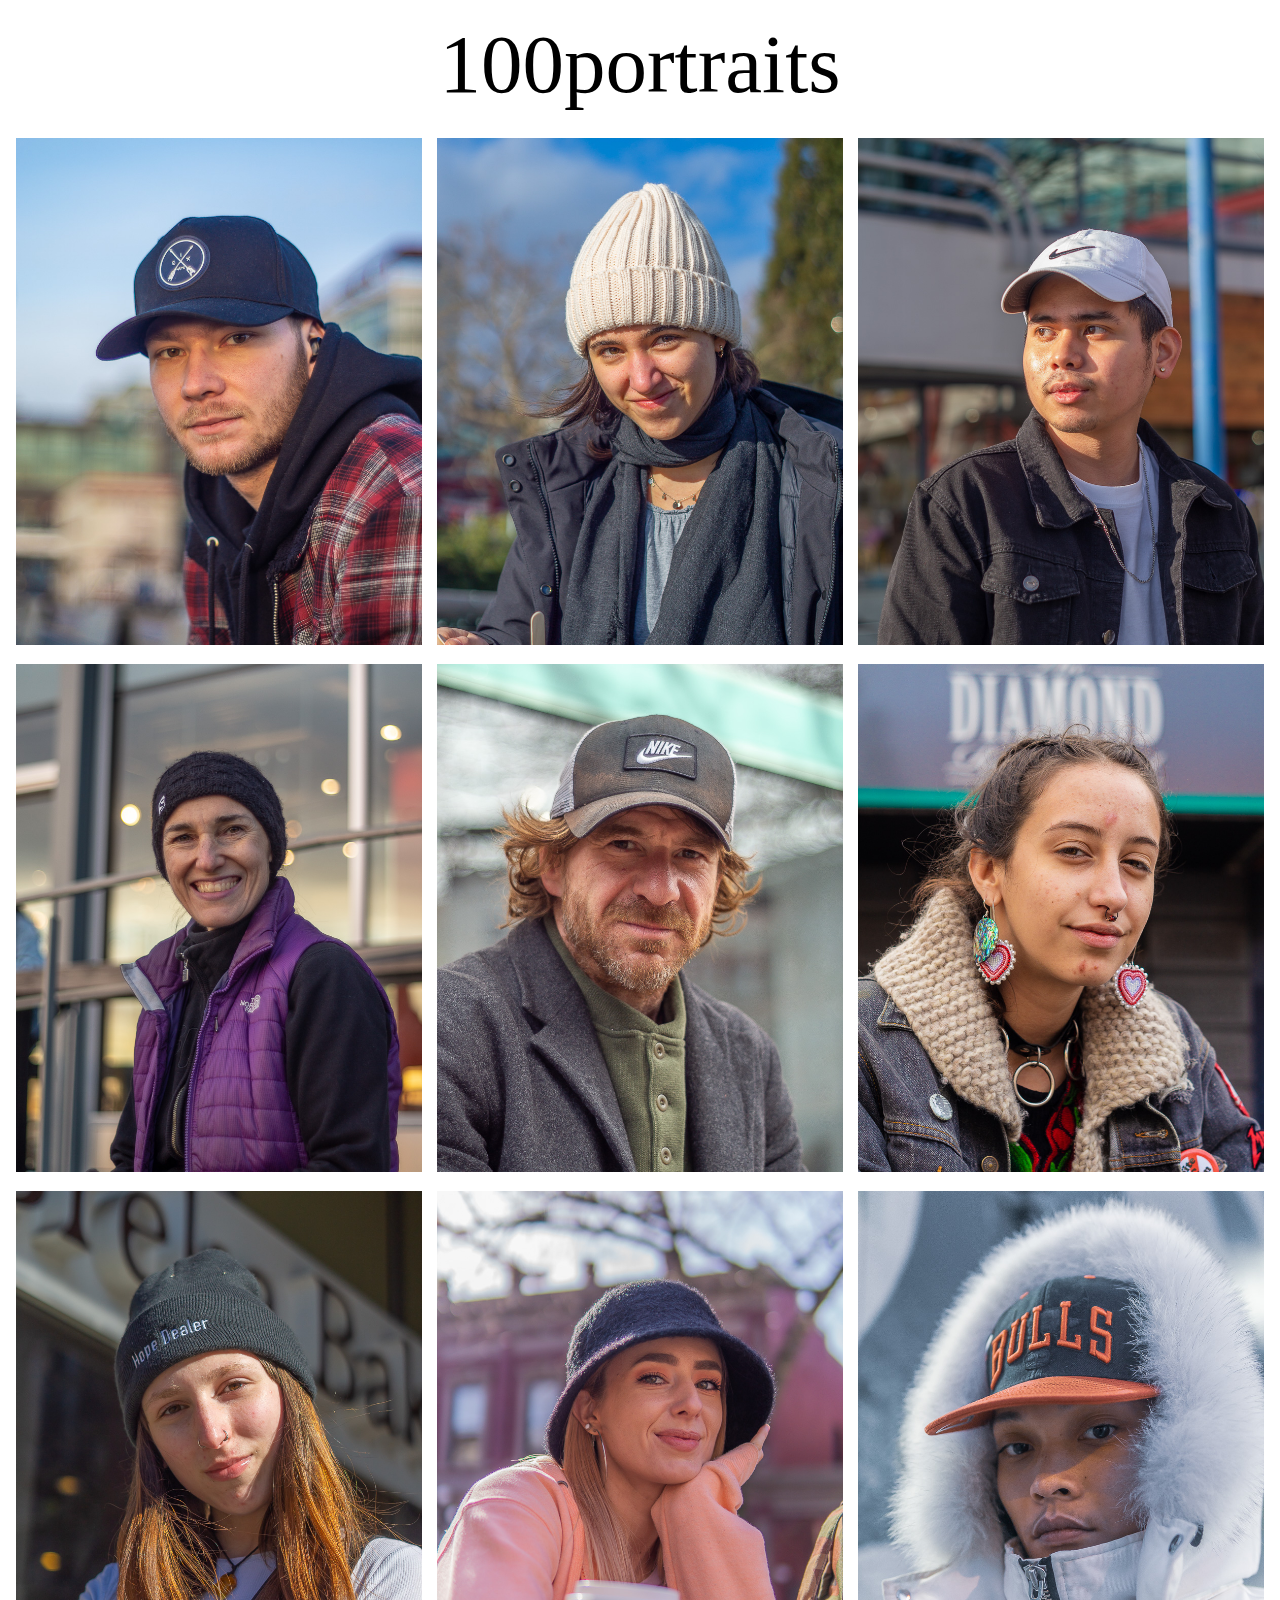
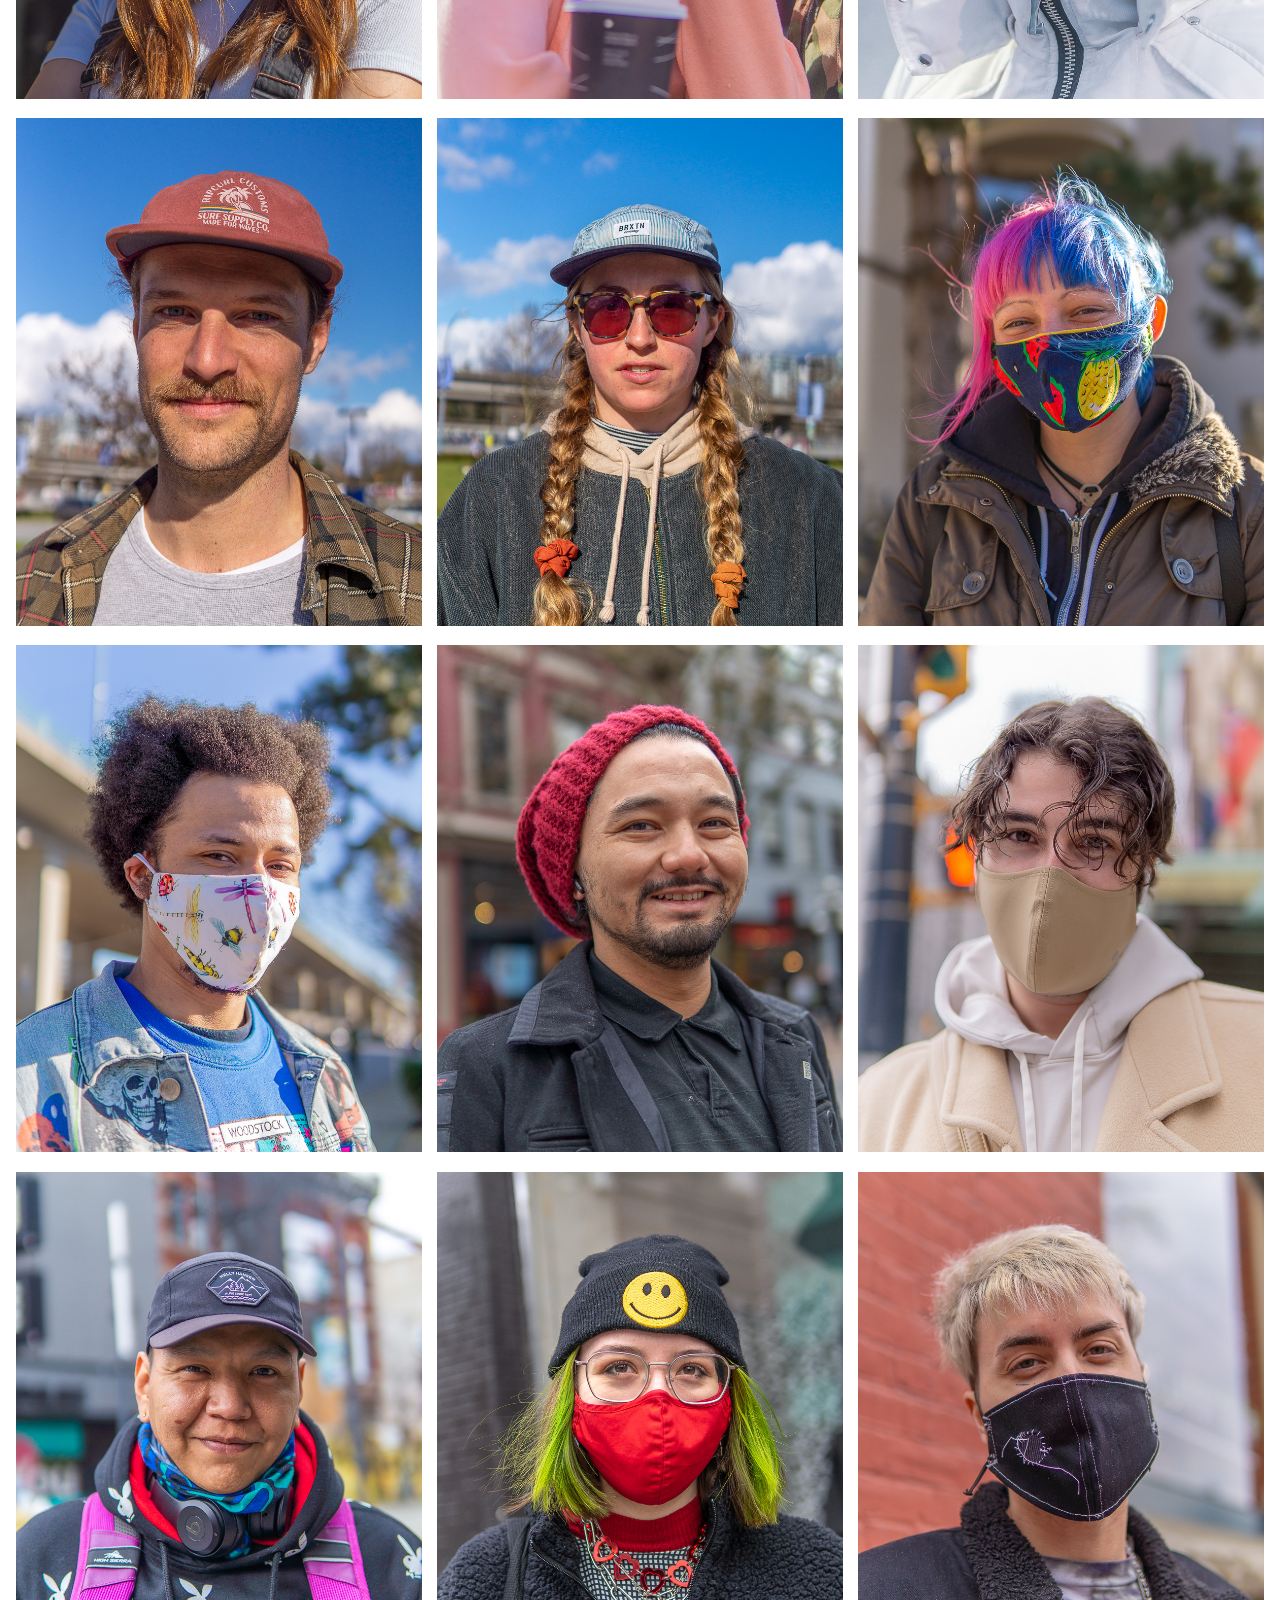
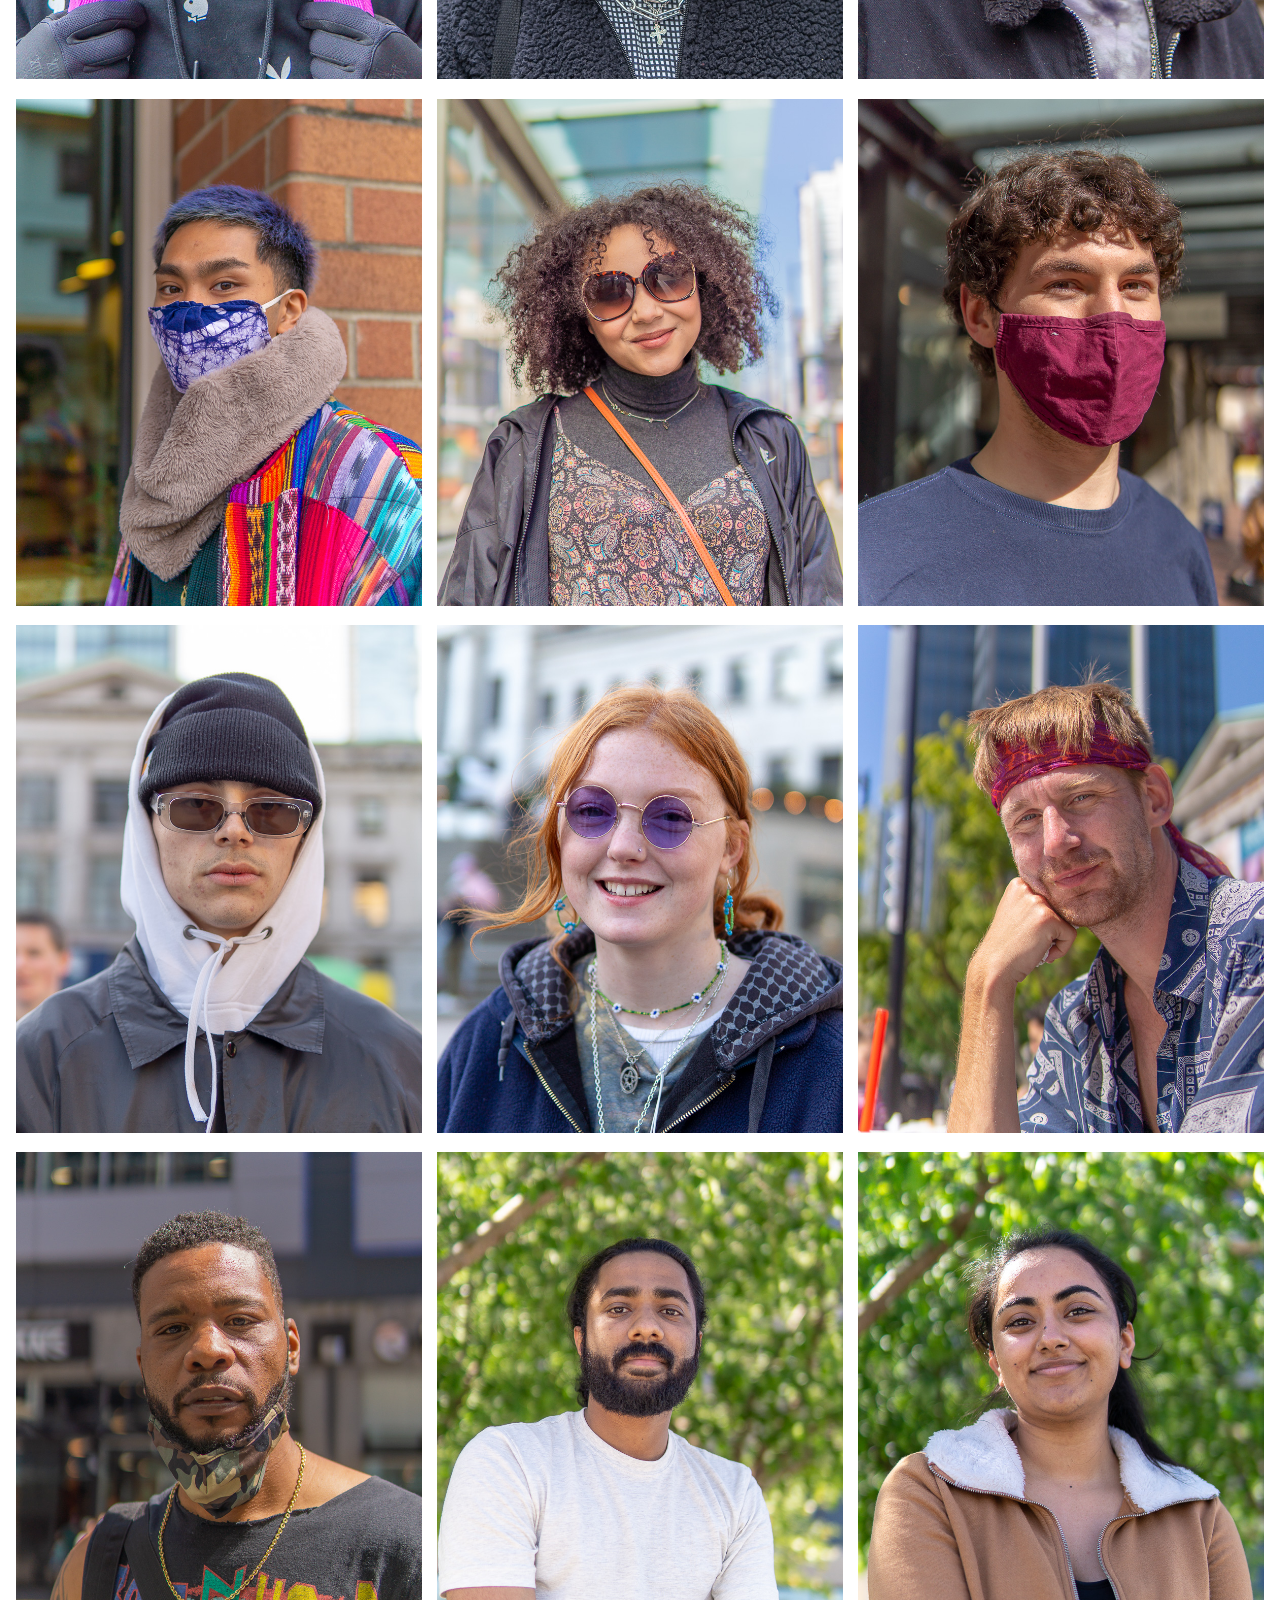
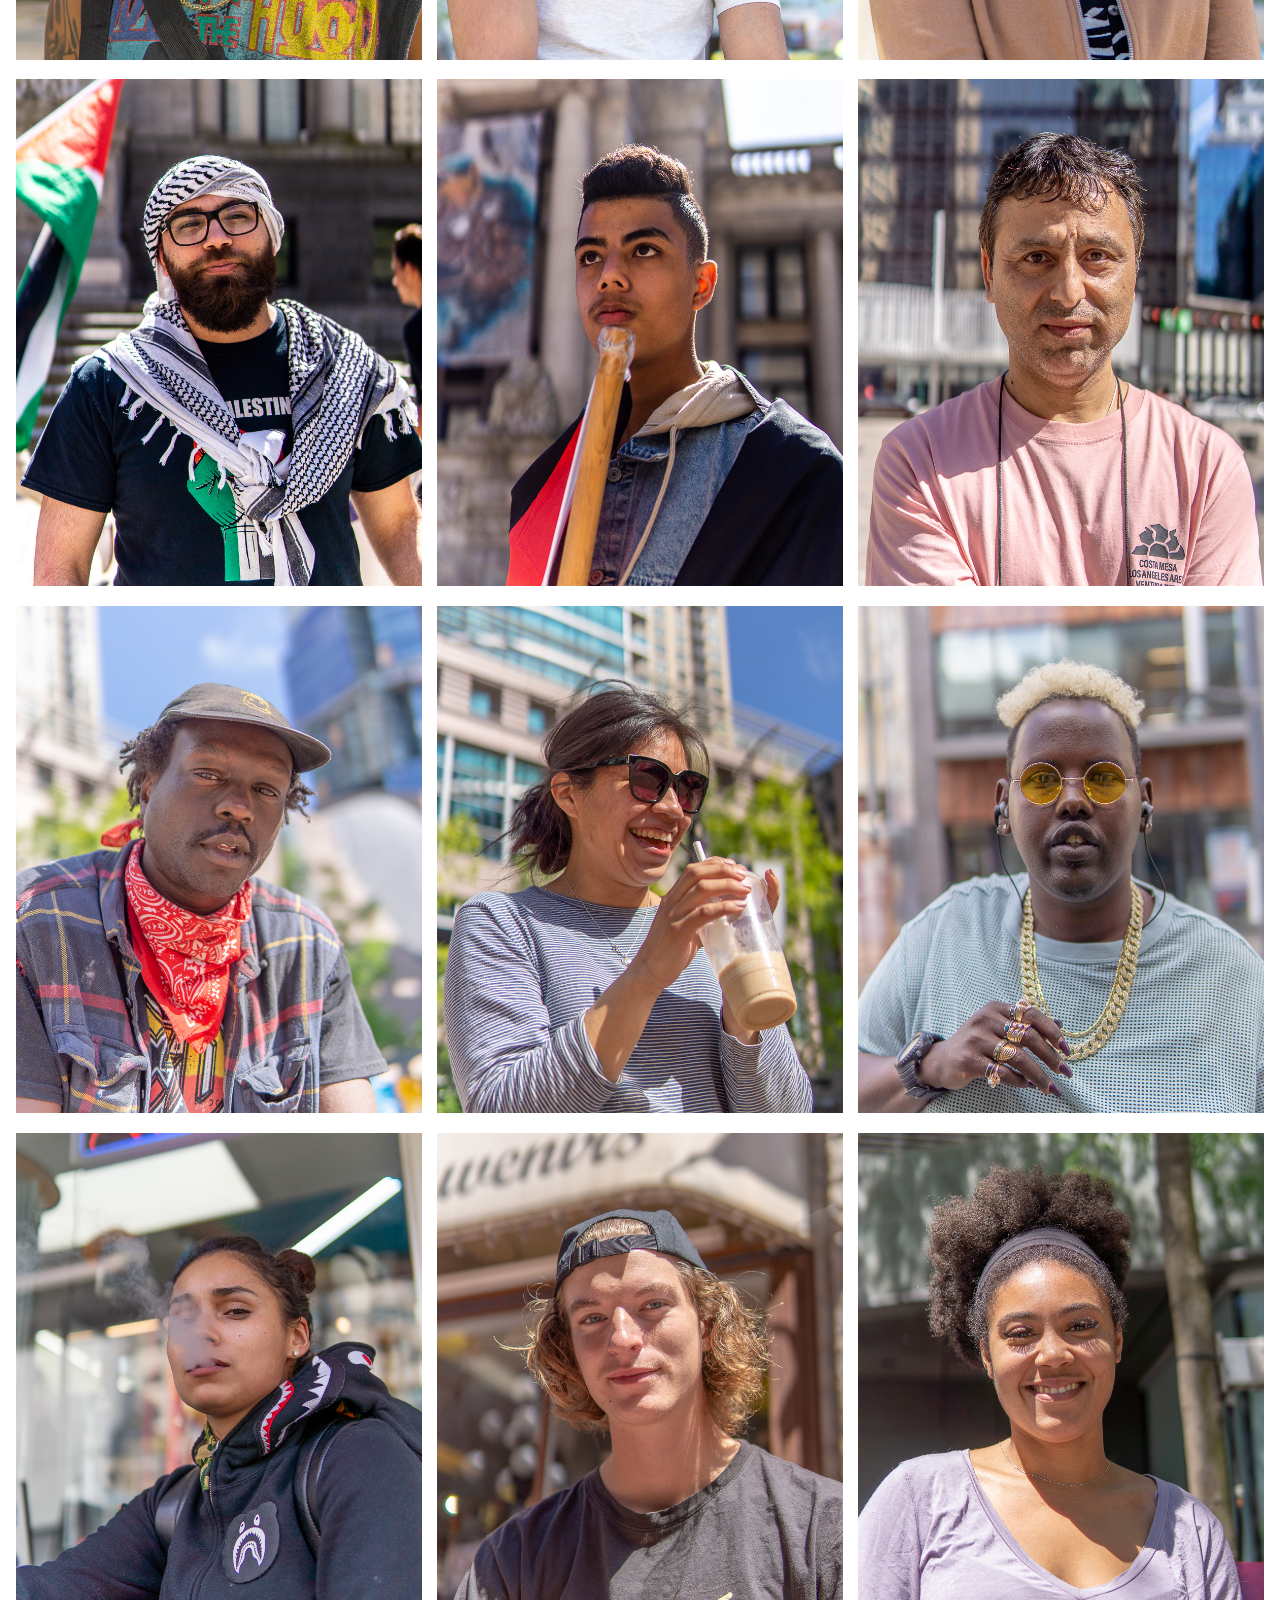
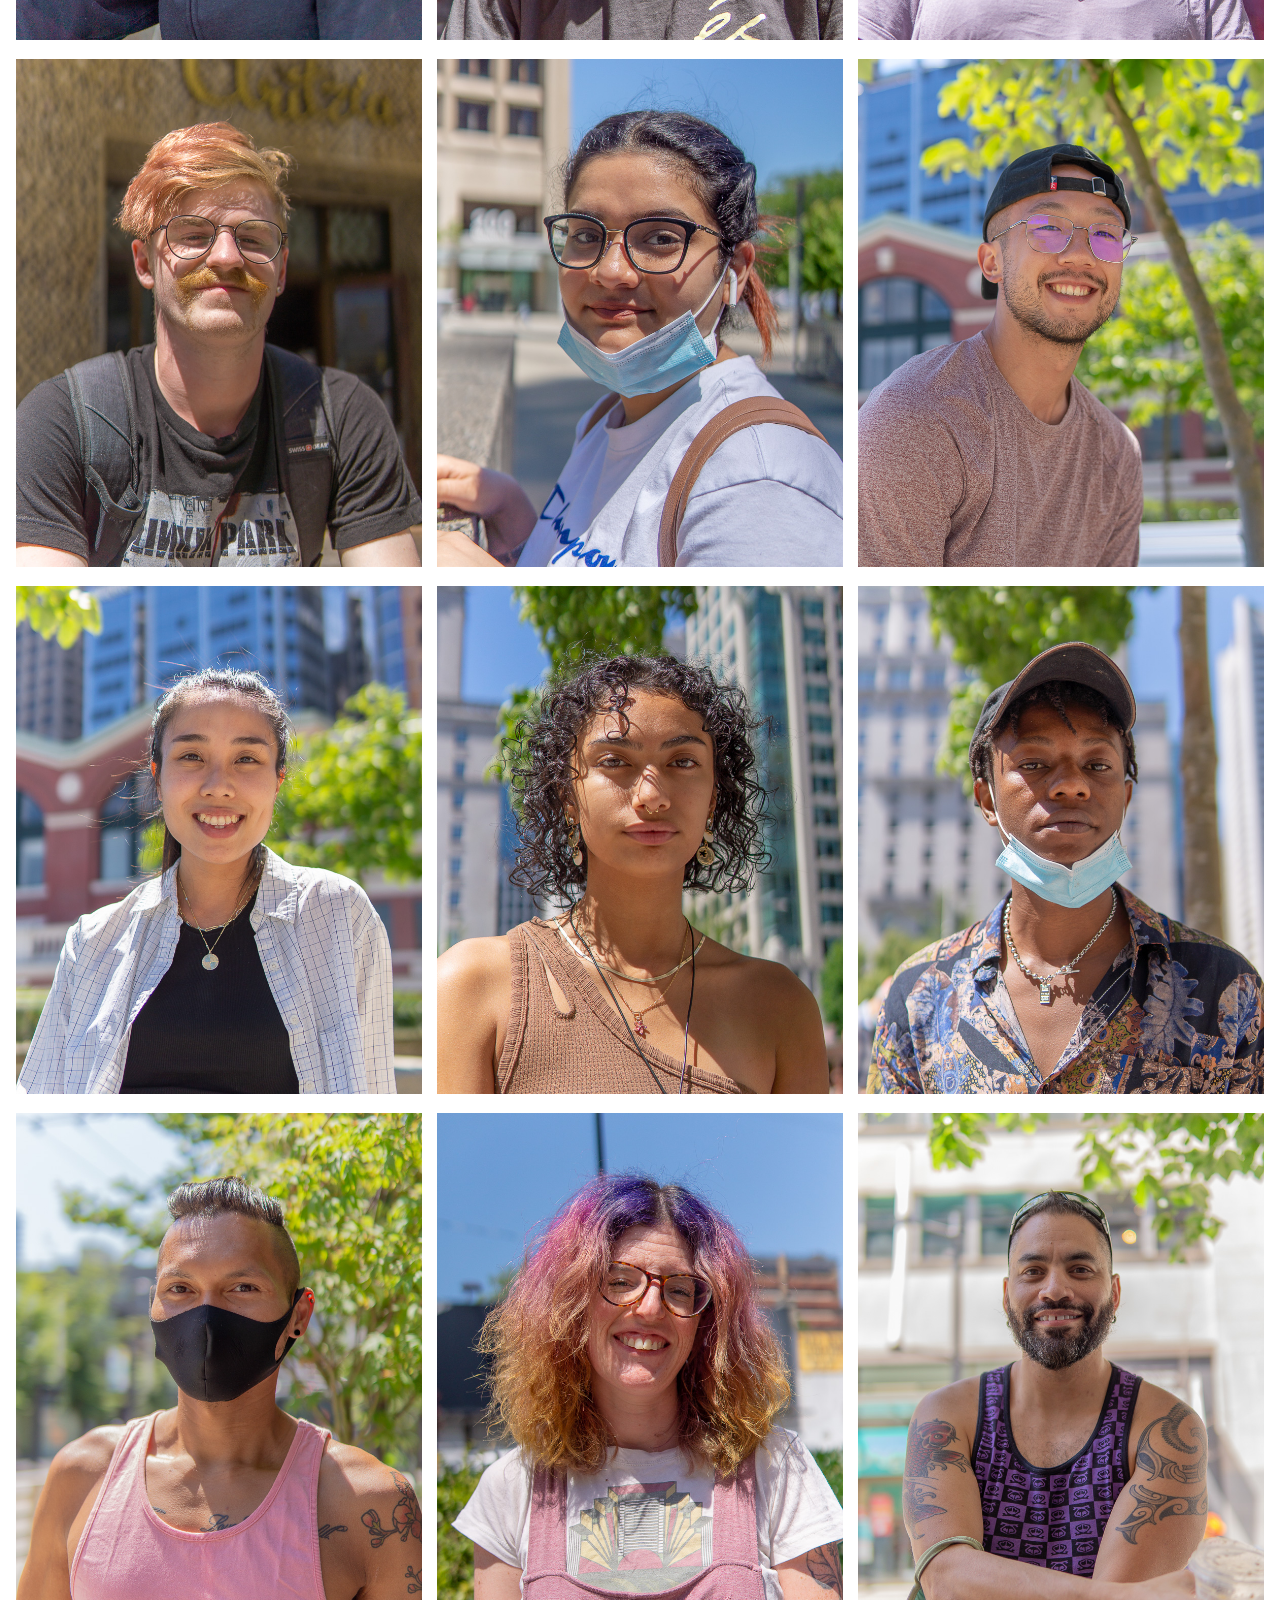
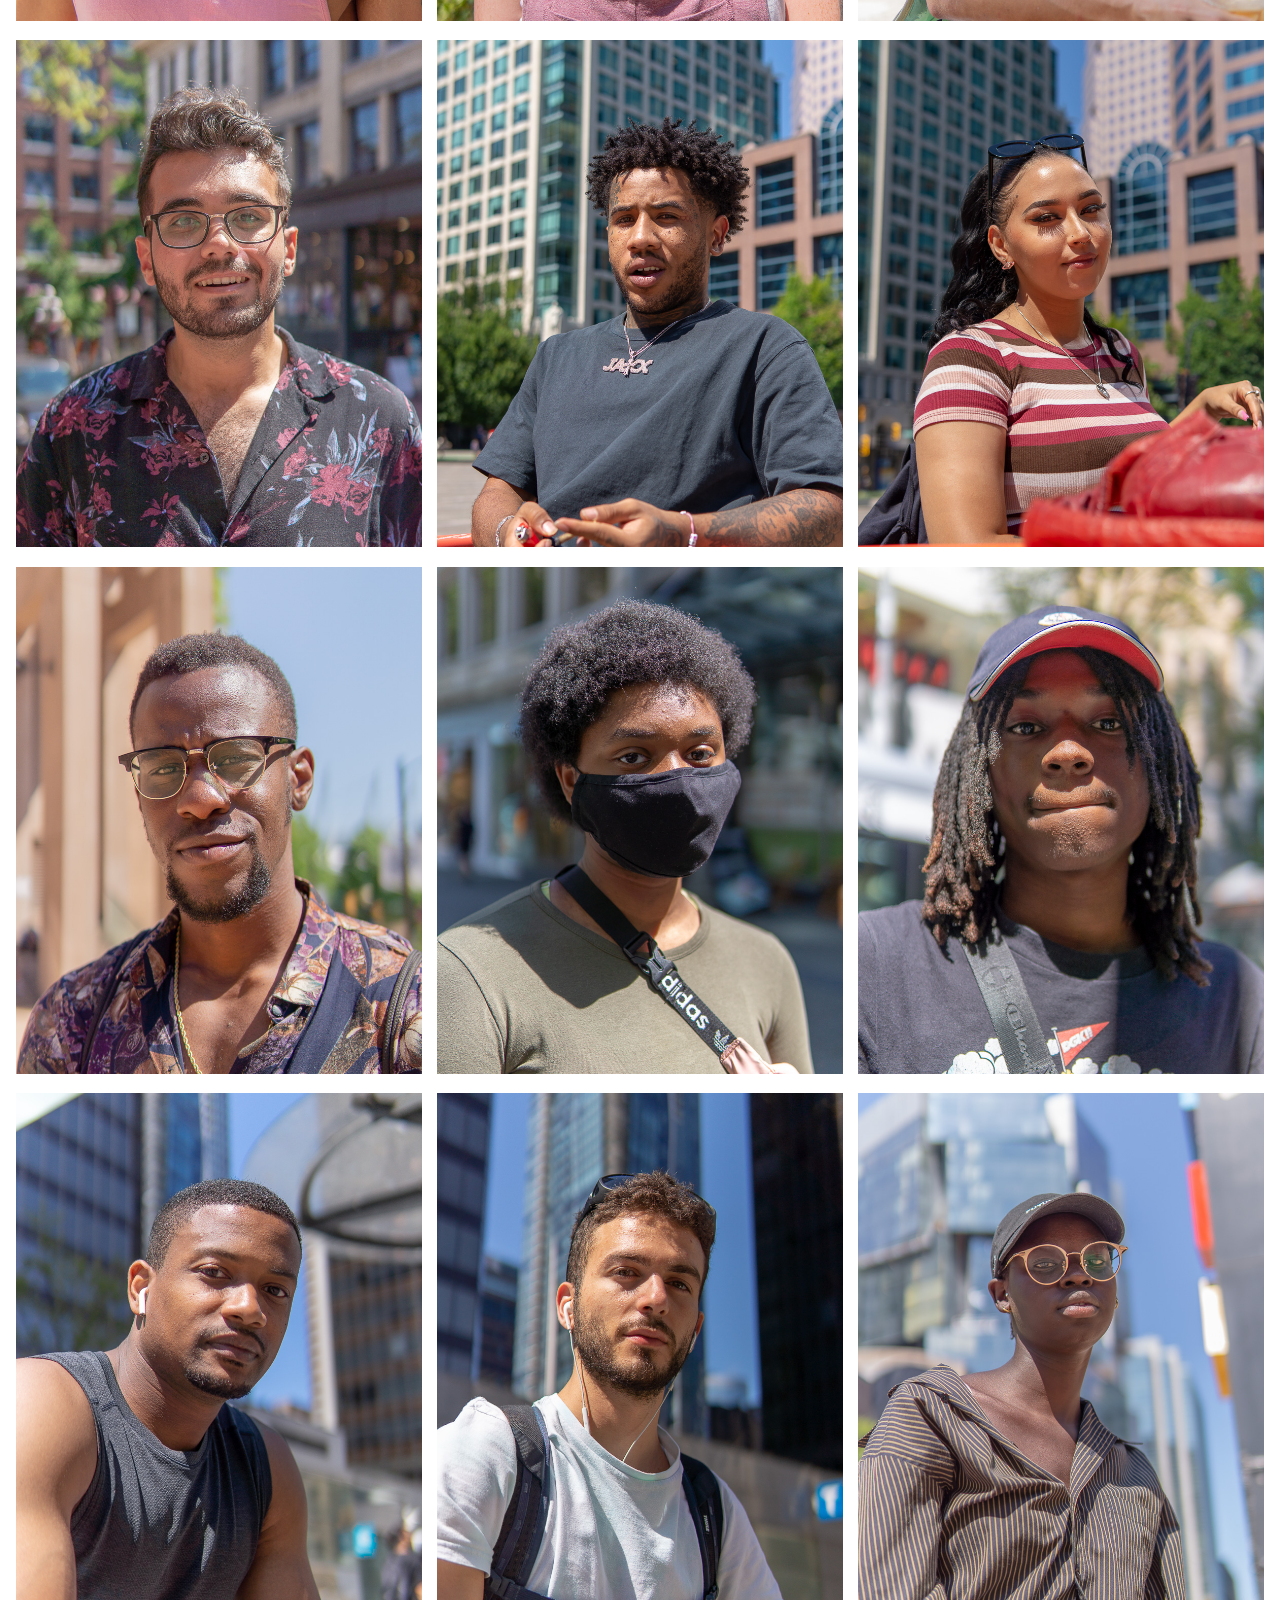
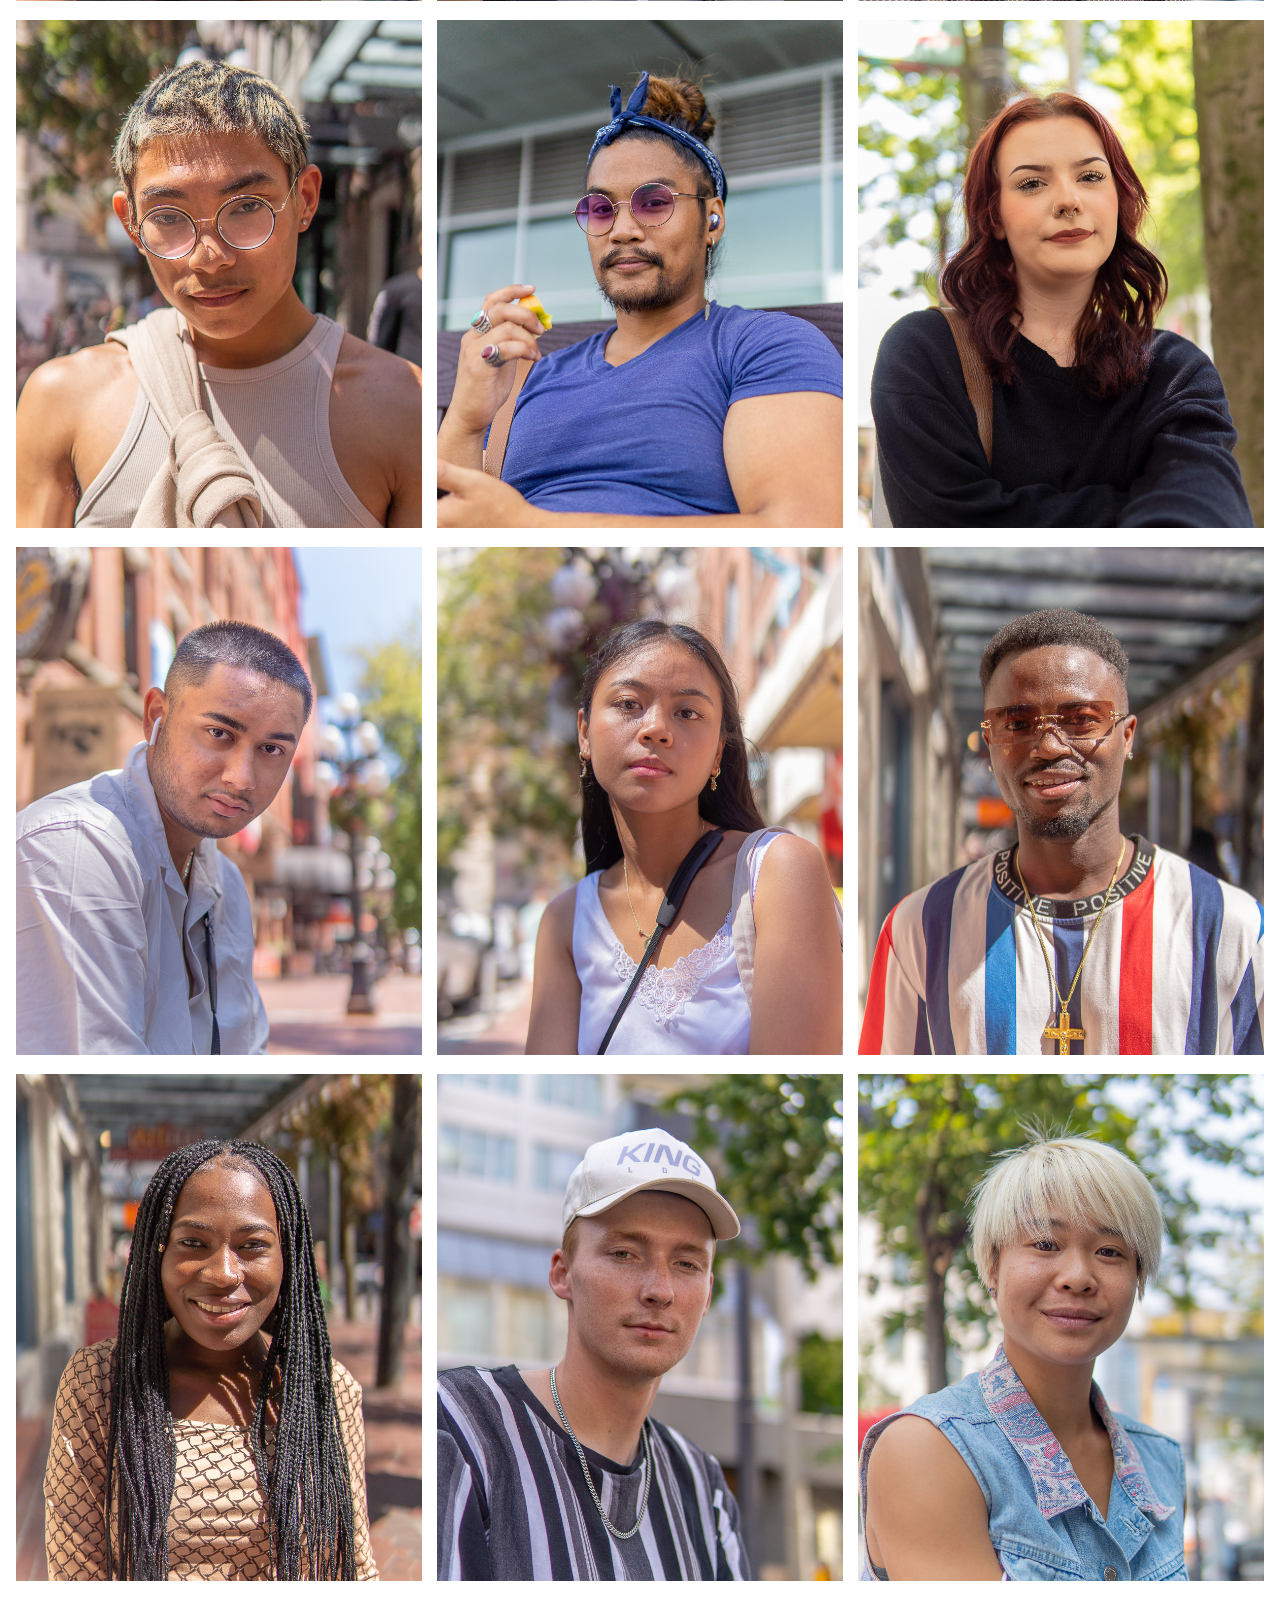
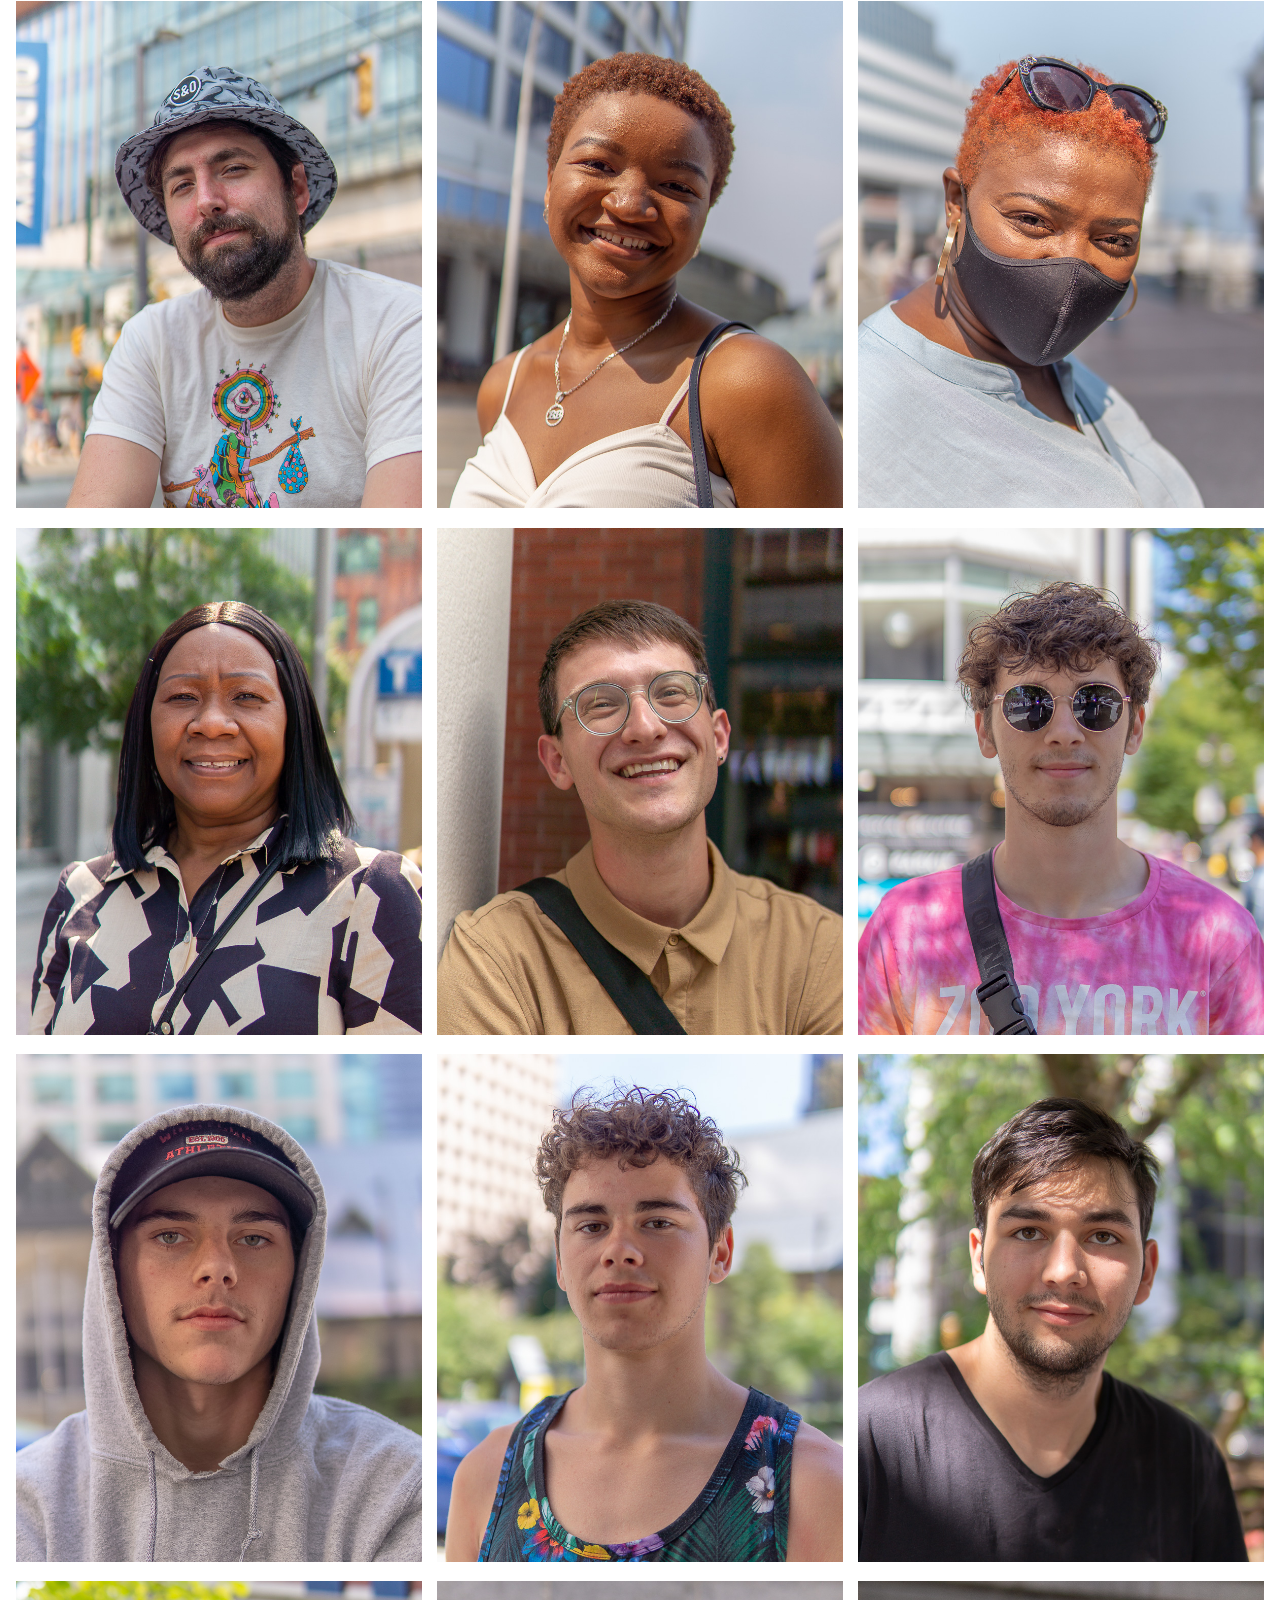
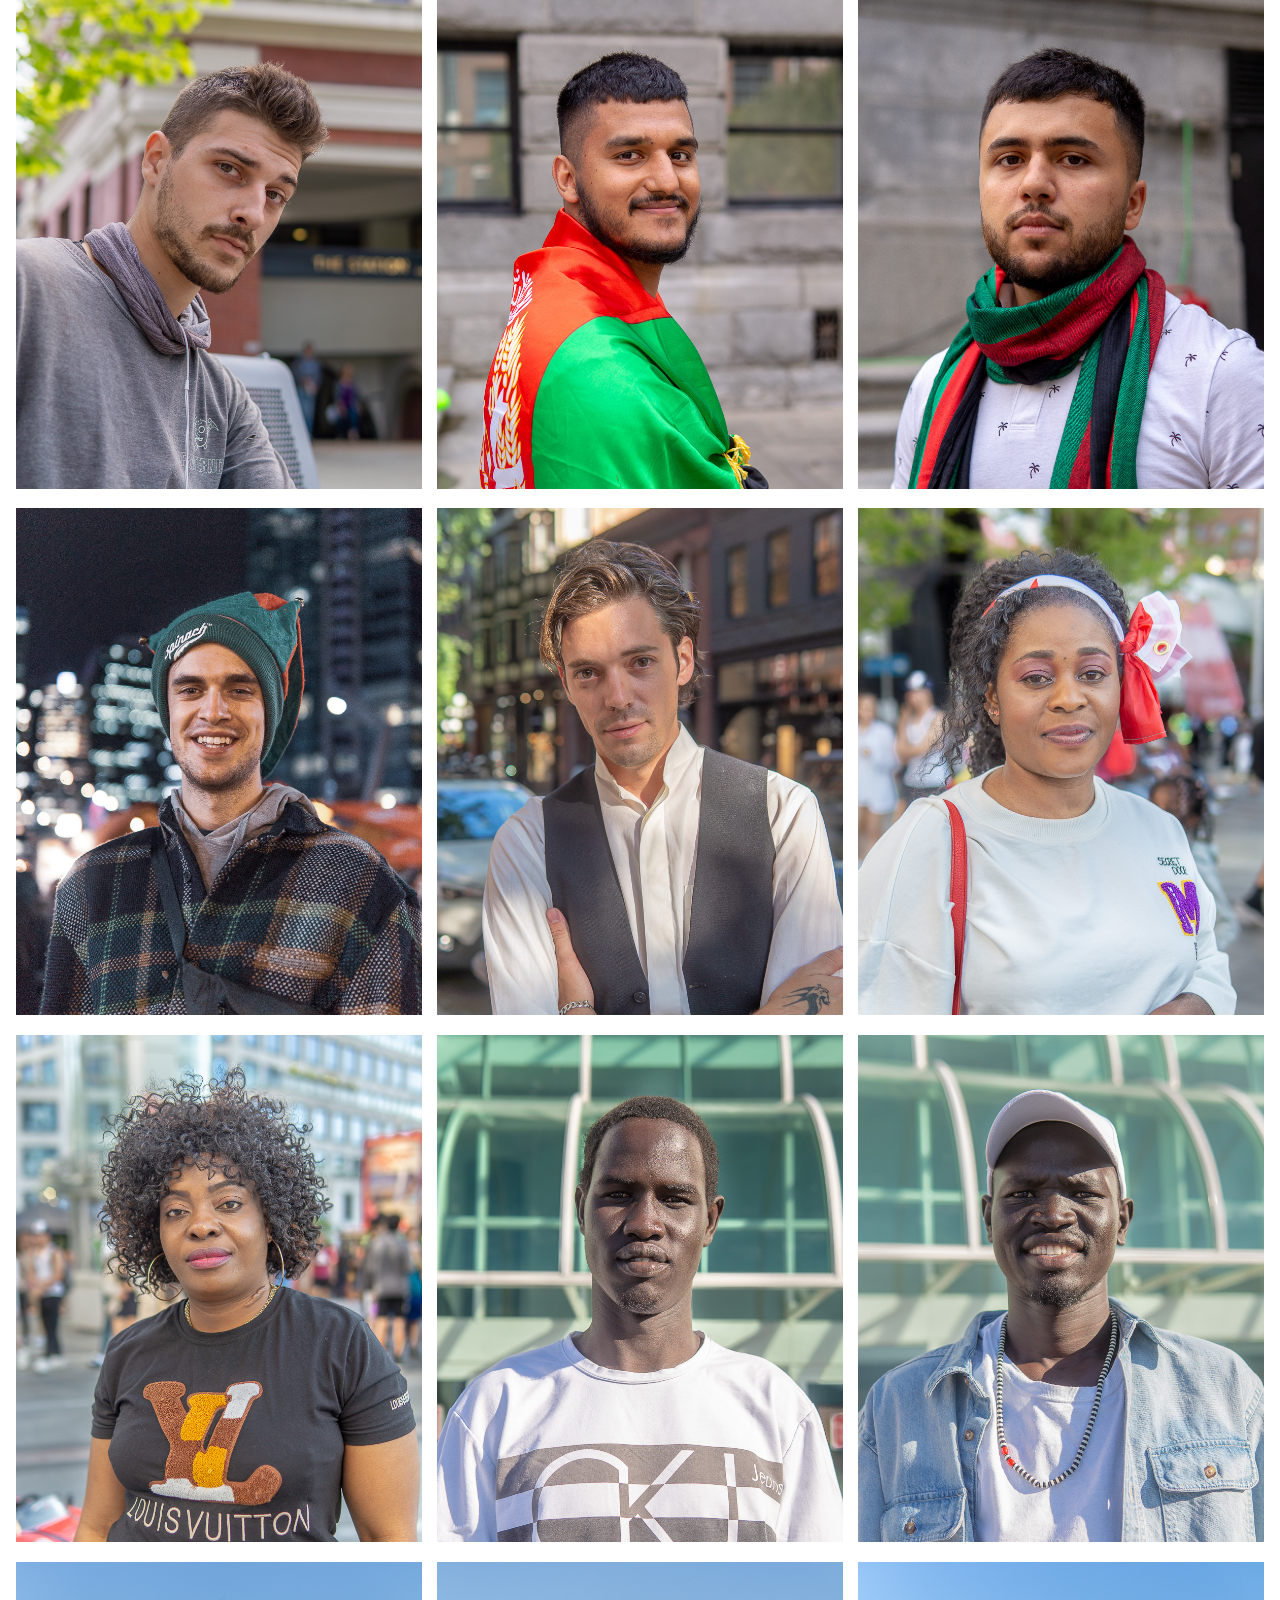
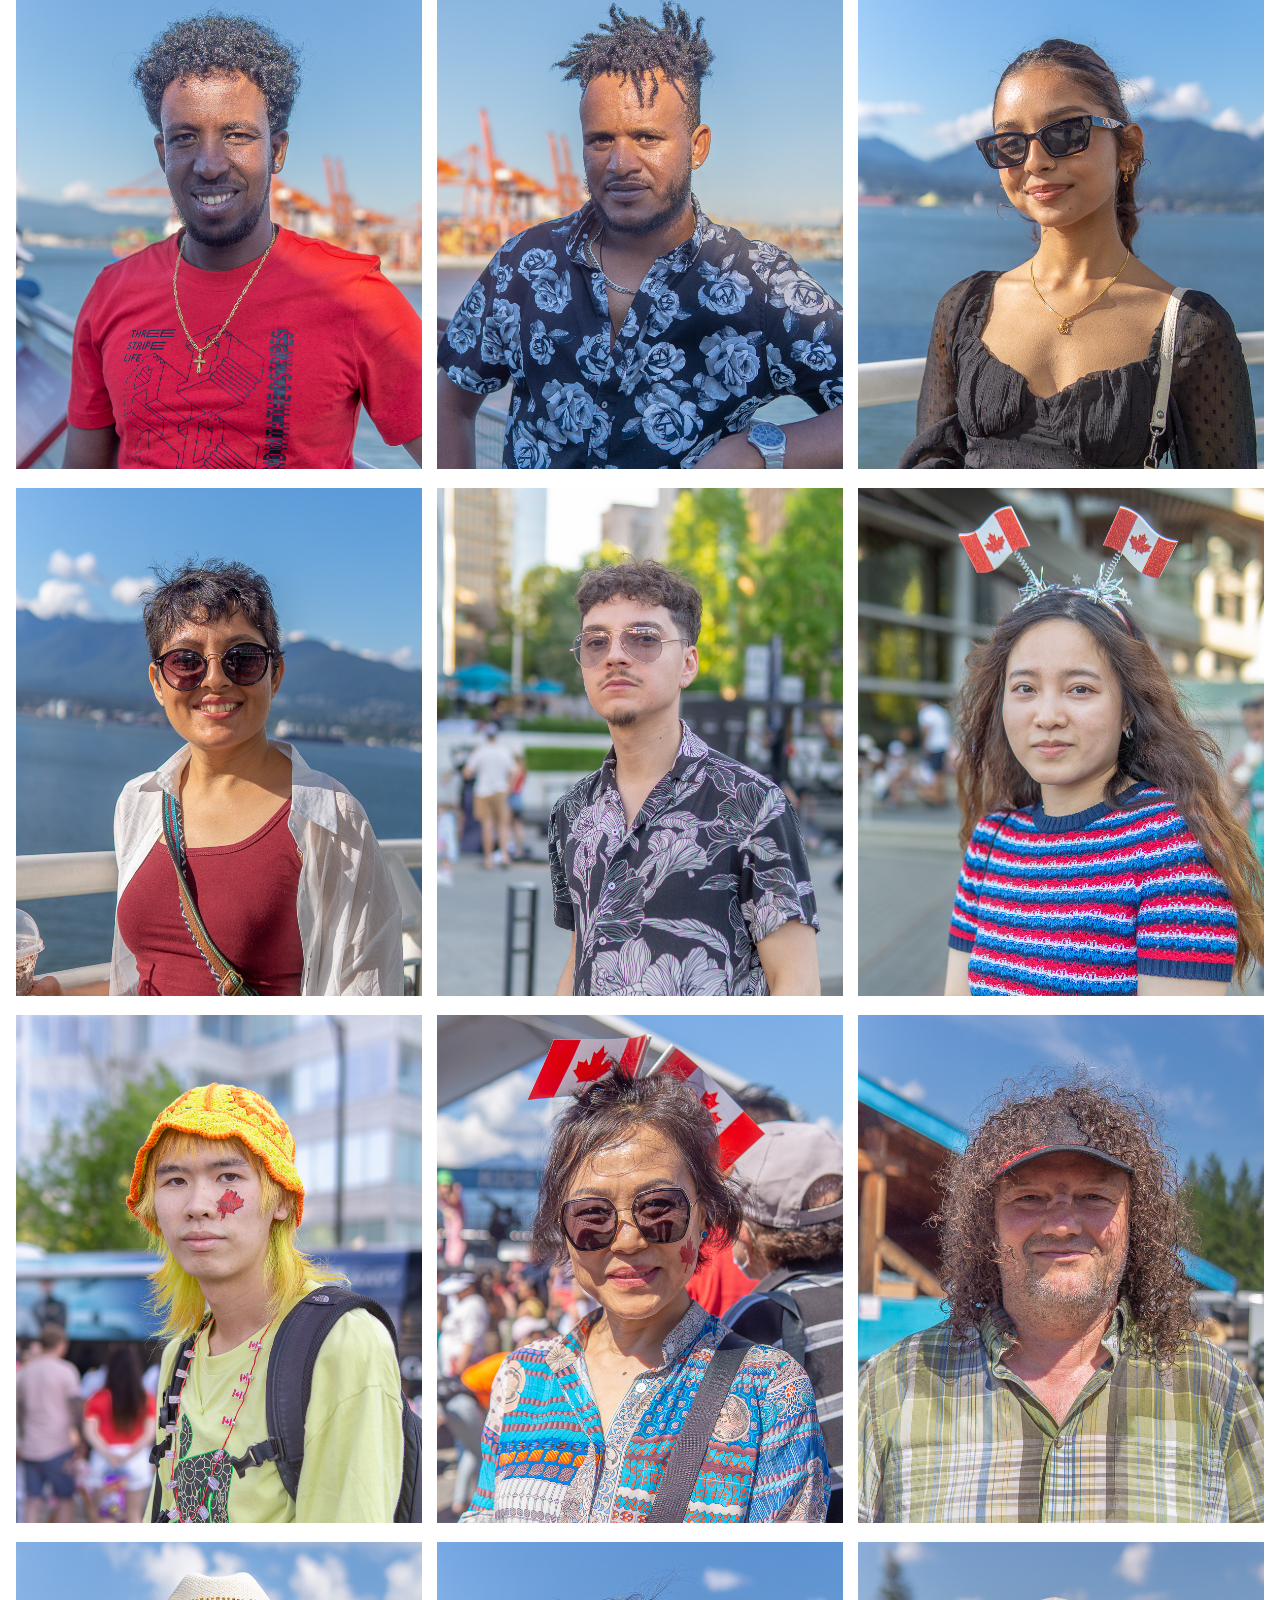
==== commit 53353045: "decrease image size, remove loader from mobile" ====
--- a/mobile/index.html
+++ b/mobile/index.html
@@ -6,9 +6,18 @@
     <title>100portraits - GRID</title>
     <meta name='viewport' content='width=device-width, initial-scale=1'>
     <link rel='stylesheet' type='text/css' media='screen' href='style.css'>
+    <script src="https://ajax.googleapis.com/ajax/libs/jquery/3.5.1/jquery.min.js"></script>
+
     <script src='script.js'></script>
 </head>
 <body>
+    <!-- Preloader 
+    <div id="preloader">
+        <div id="status">
+            &nbsp;
+        </div>
+    </div>
+    -->
     <header>
         <h1>100portraits</h1>
     </header>
@@ -181,7 +190,8 @@
         </div>
         <div class="row">
             <div class="col-1"><img src="../images/img-100.jpg"></div> <!-- 25% -->
-            
+            <div class="col-2"><div class="thanks"><p>Thank you for visiting, more on the way. <br>Find me on <a href="https://www.instagram.com/sahir.de">Instagram</a> and <a href="https://github.com/100portraits">Github</a>. -sahir</p></div></div> <!-- 25% -->
+
         </div>
     </div>
 <!--
--- a/mobile/style.css
+++ b/mobile/style.css
@@ -74,3 +74,38 @@
 	}
 
 }
+/*#preloader {
+    position: fixed;
+    top: 0;
+    left: 0;
+    right: 0;
+    bottom: 0;
+    background-color: #fff;
+    z-index: 99;
+  }
+  
+  #status {
+    width: 200px;
+    height: 200px;
+    position: absolute;
+    left: 50%;
+    top: 50%;
+    background-image: url(https://raw.githubusercontent.com/niklausgerber/PreLoadMe/master/img/status.gif);
+    background-repeat: no-repeat;
+    background-position: center;
+    margin: -100px 0 0 -100px;
+  }
+*/
+
+.thanks {
+	height: 100%;
+	display: flex;
+	align-items: center;
+	margin-left: 10px;
+}
+a {
+	color: black;
+}
+a:hover {
+	background-color: lightgray;
+}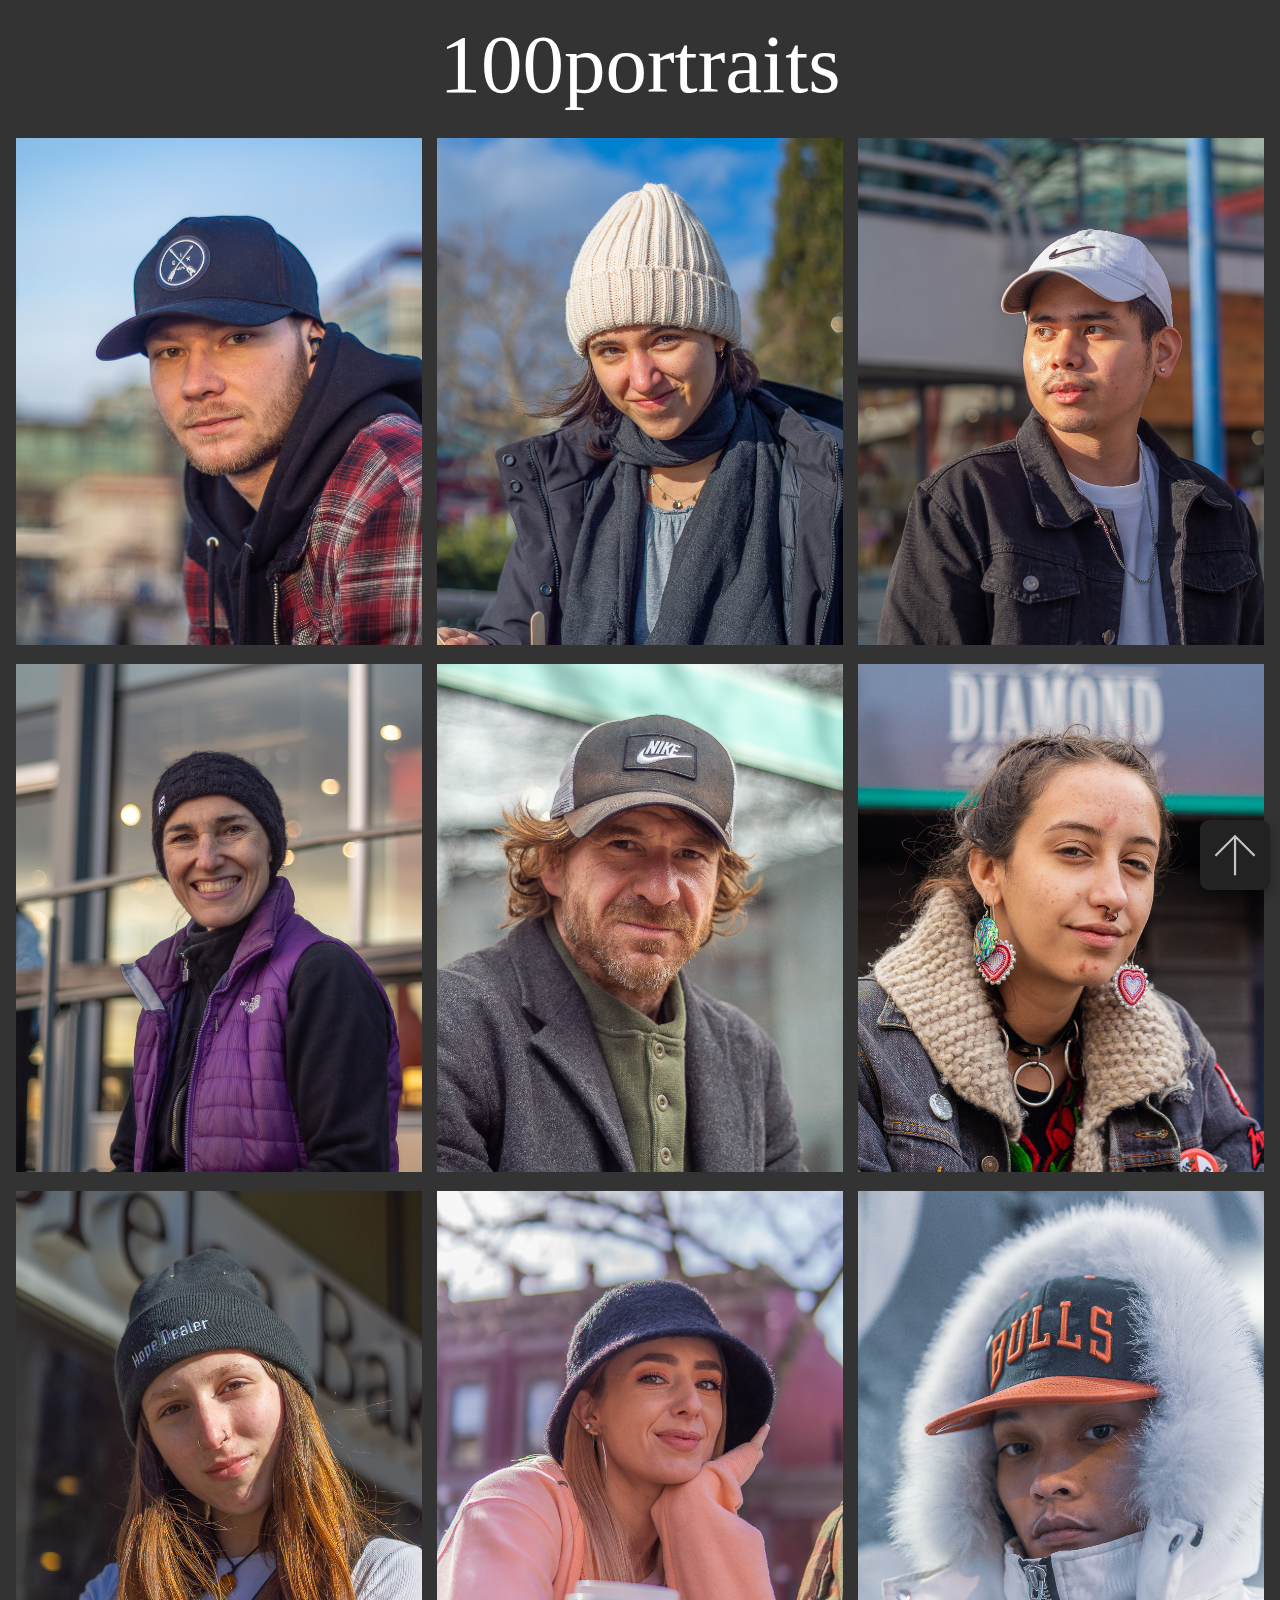
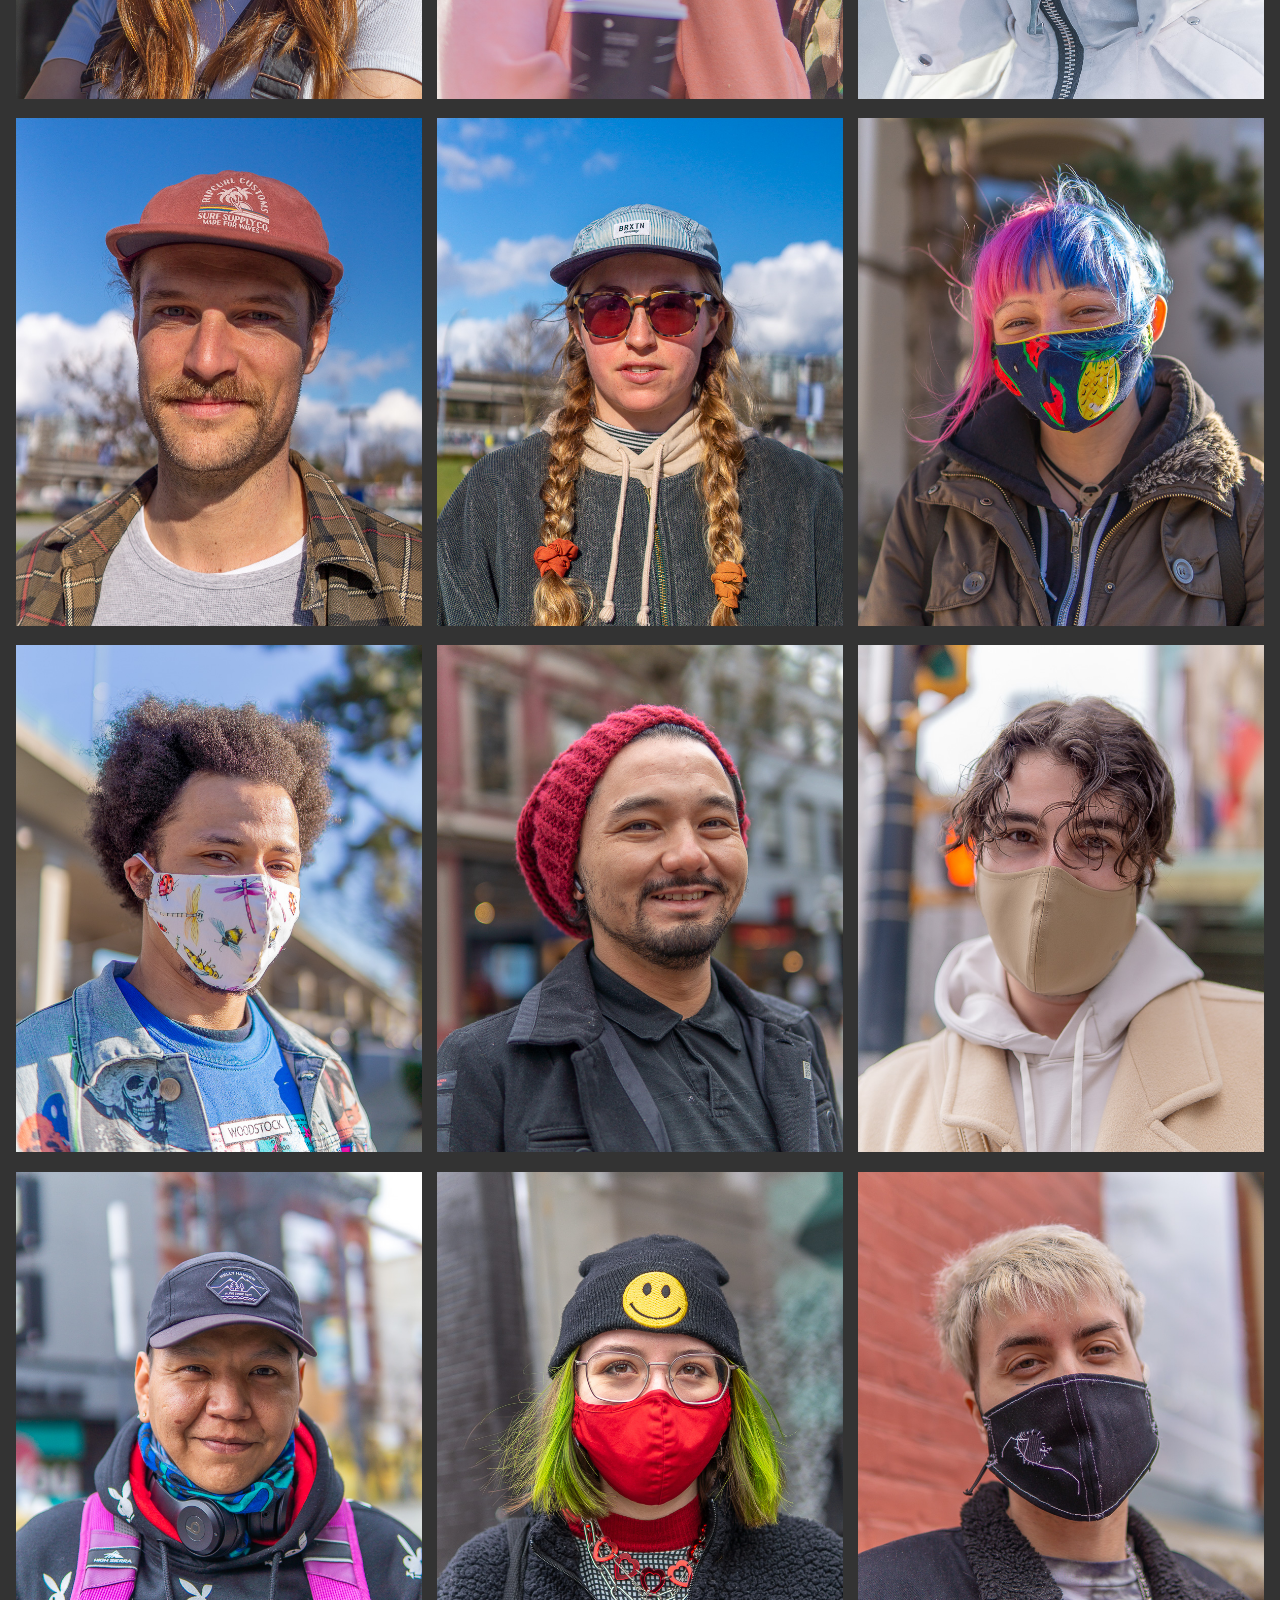
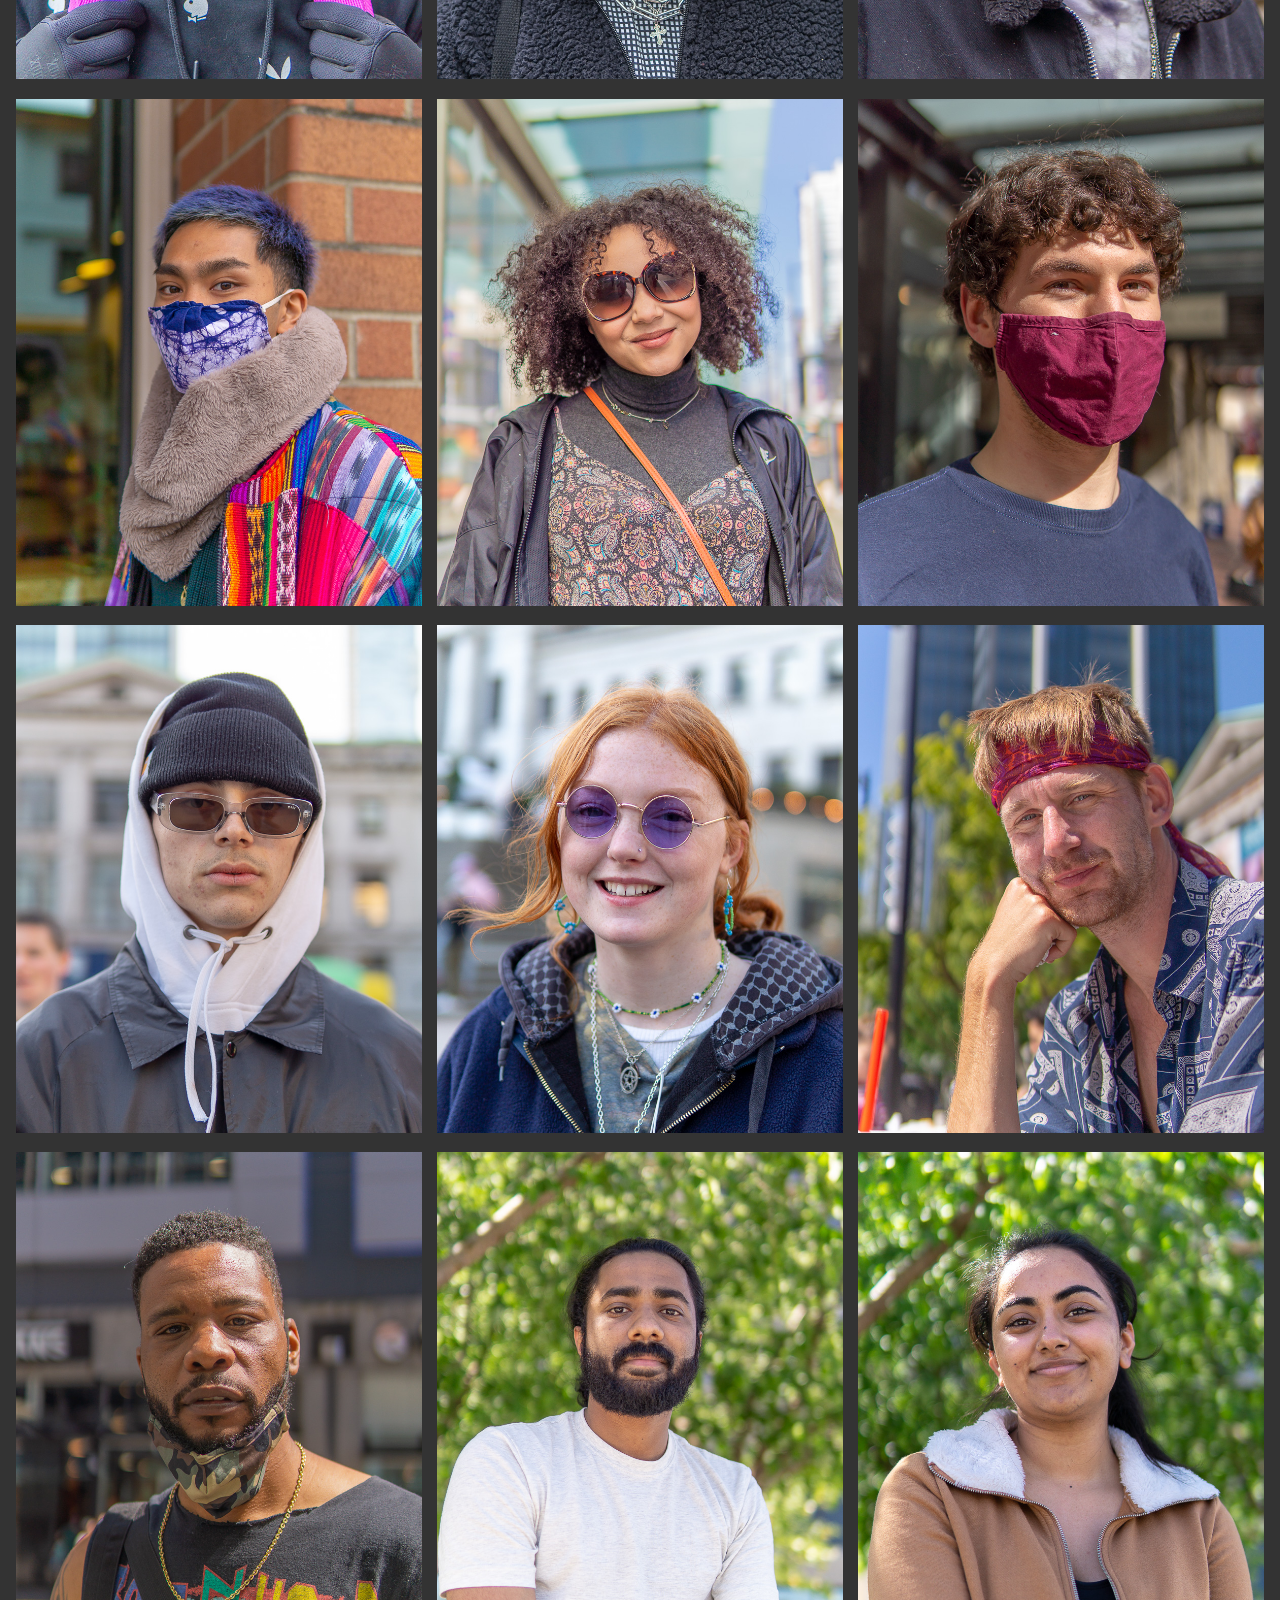
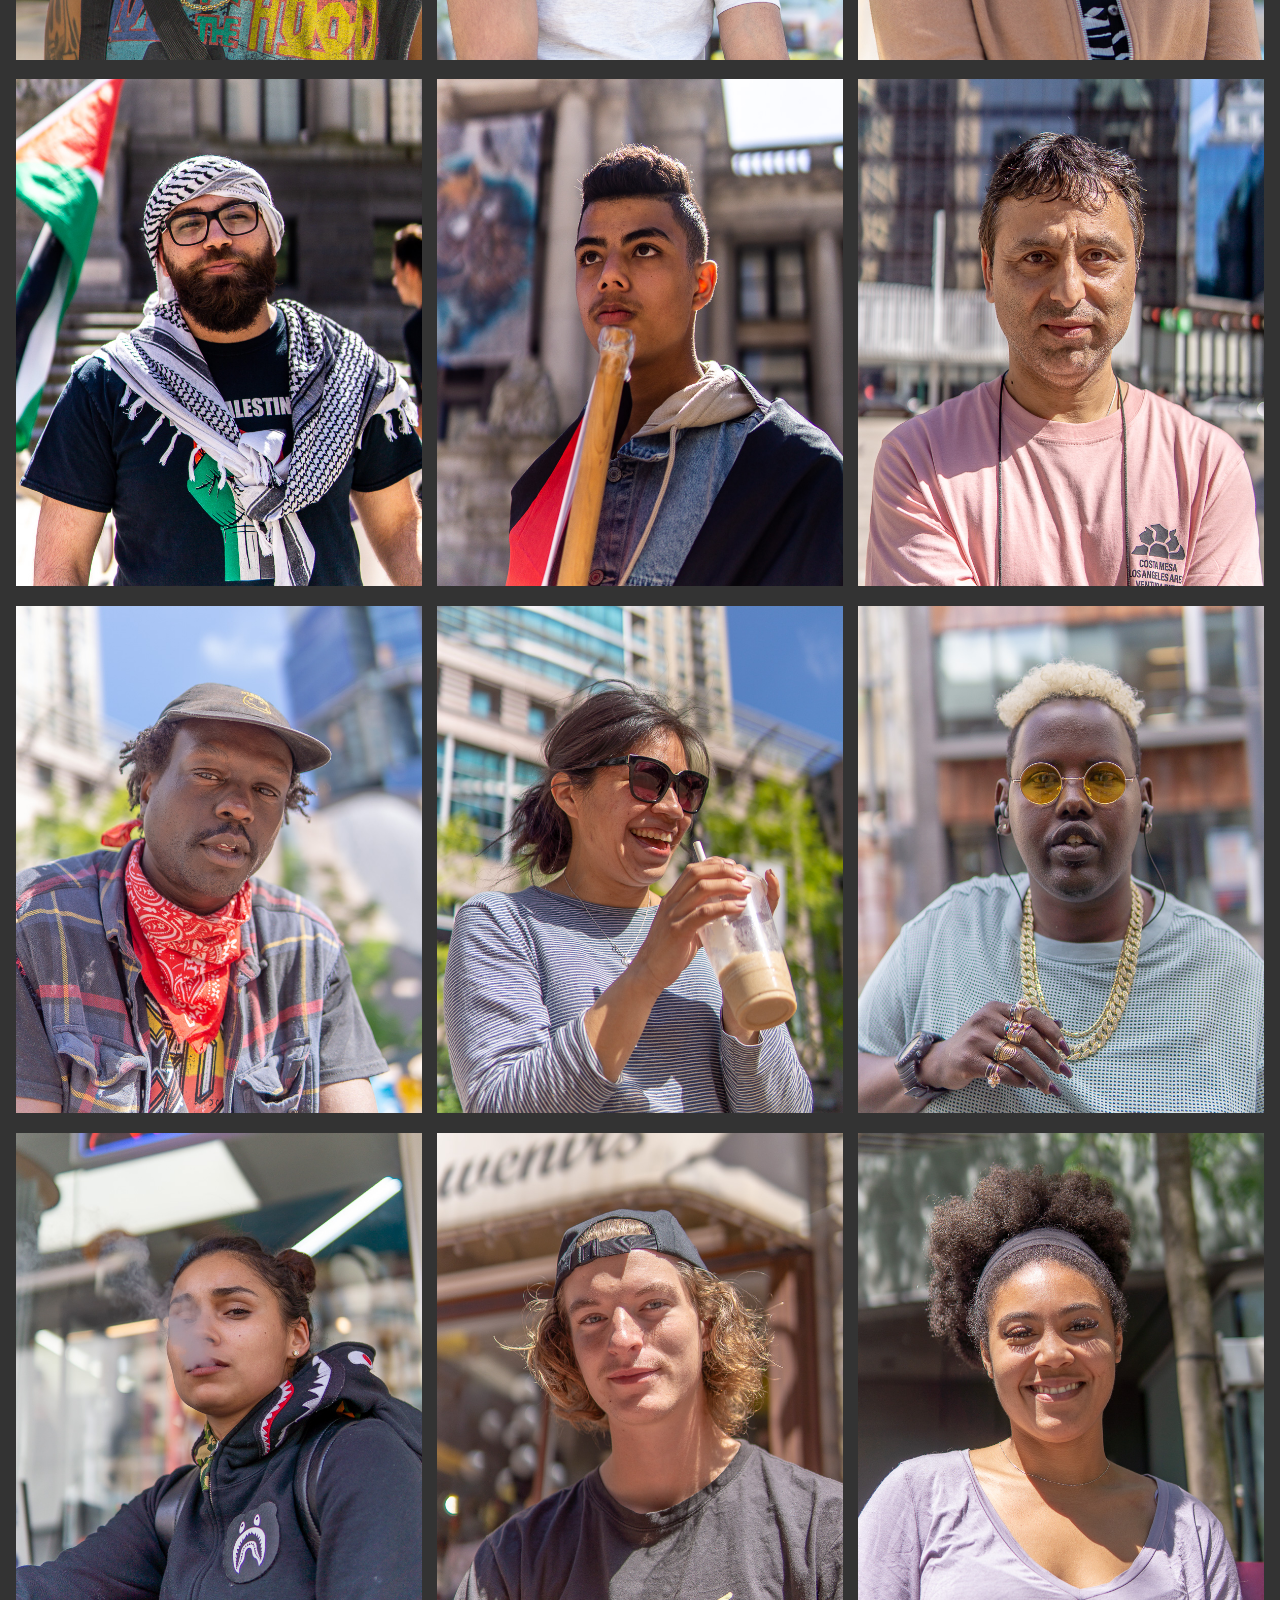
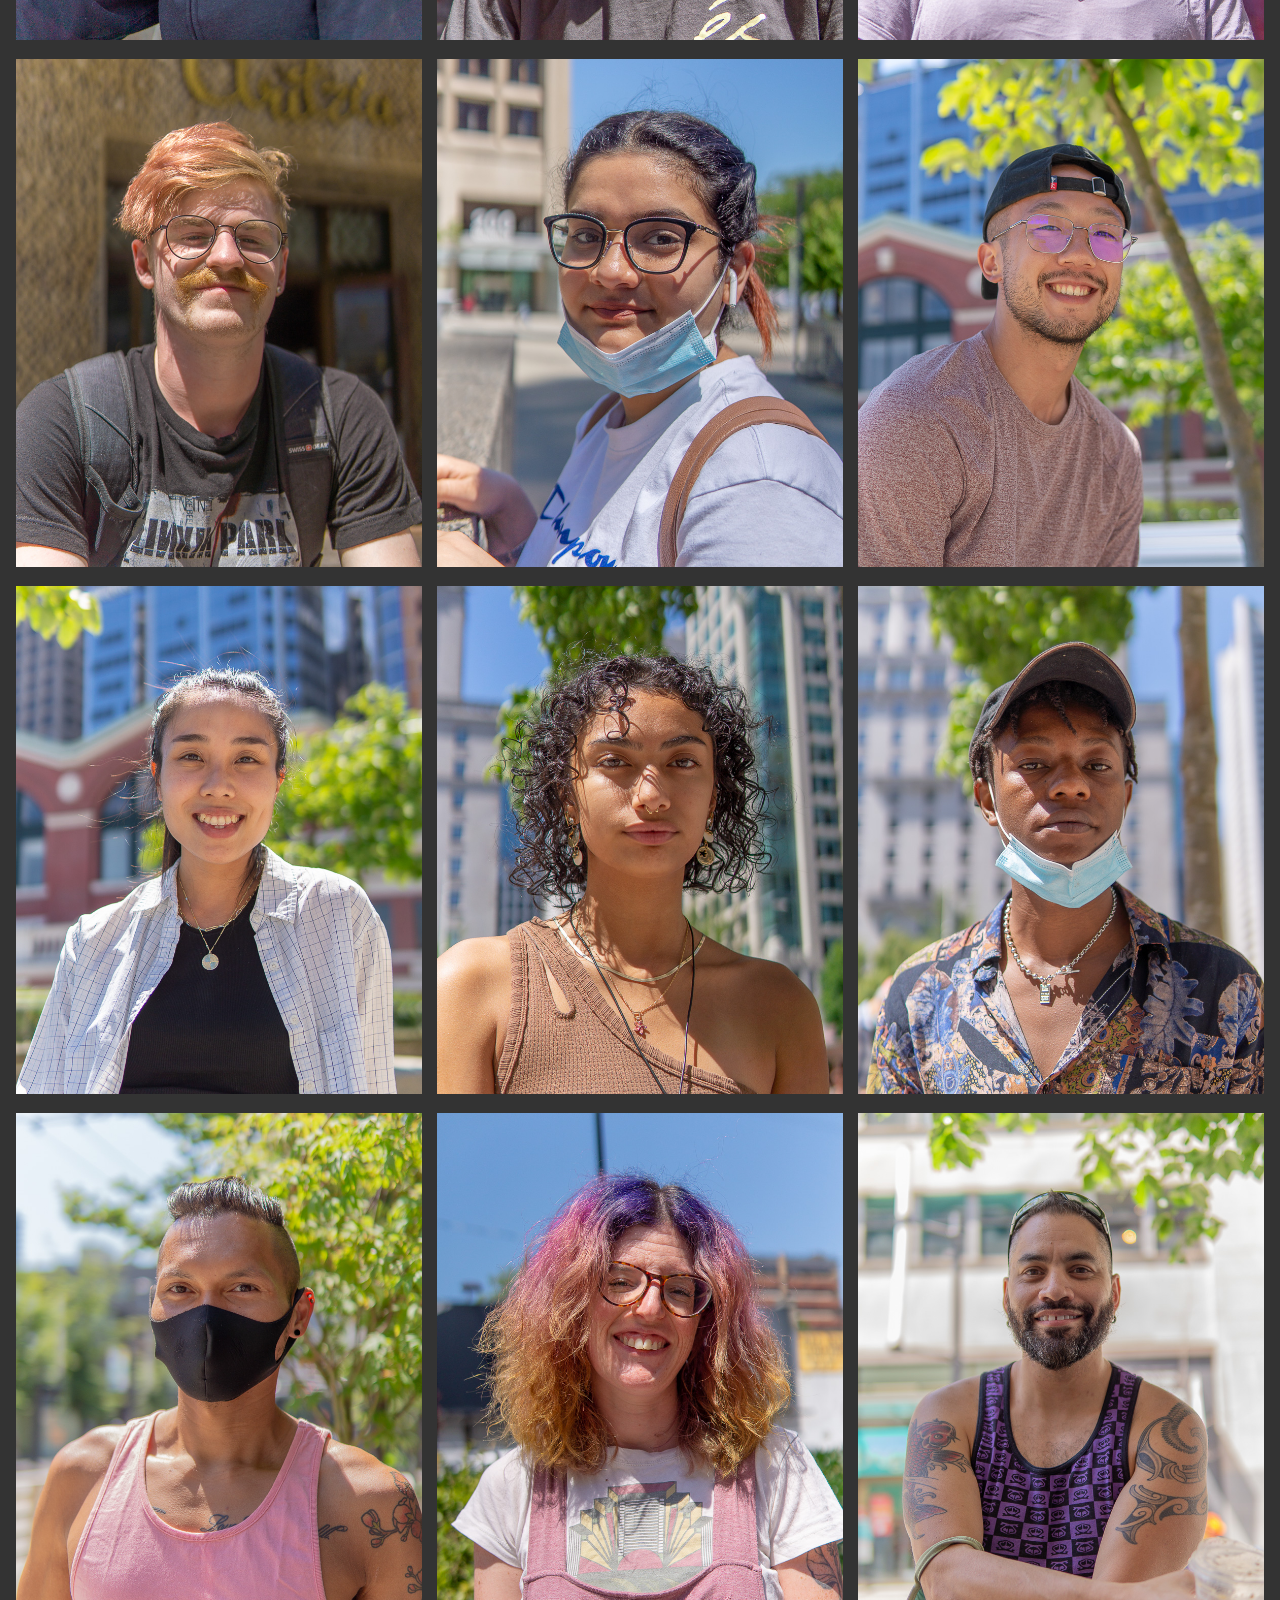
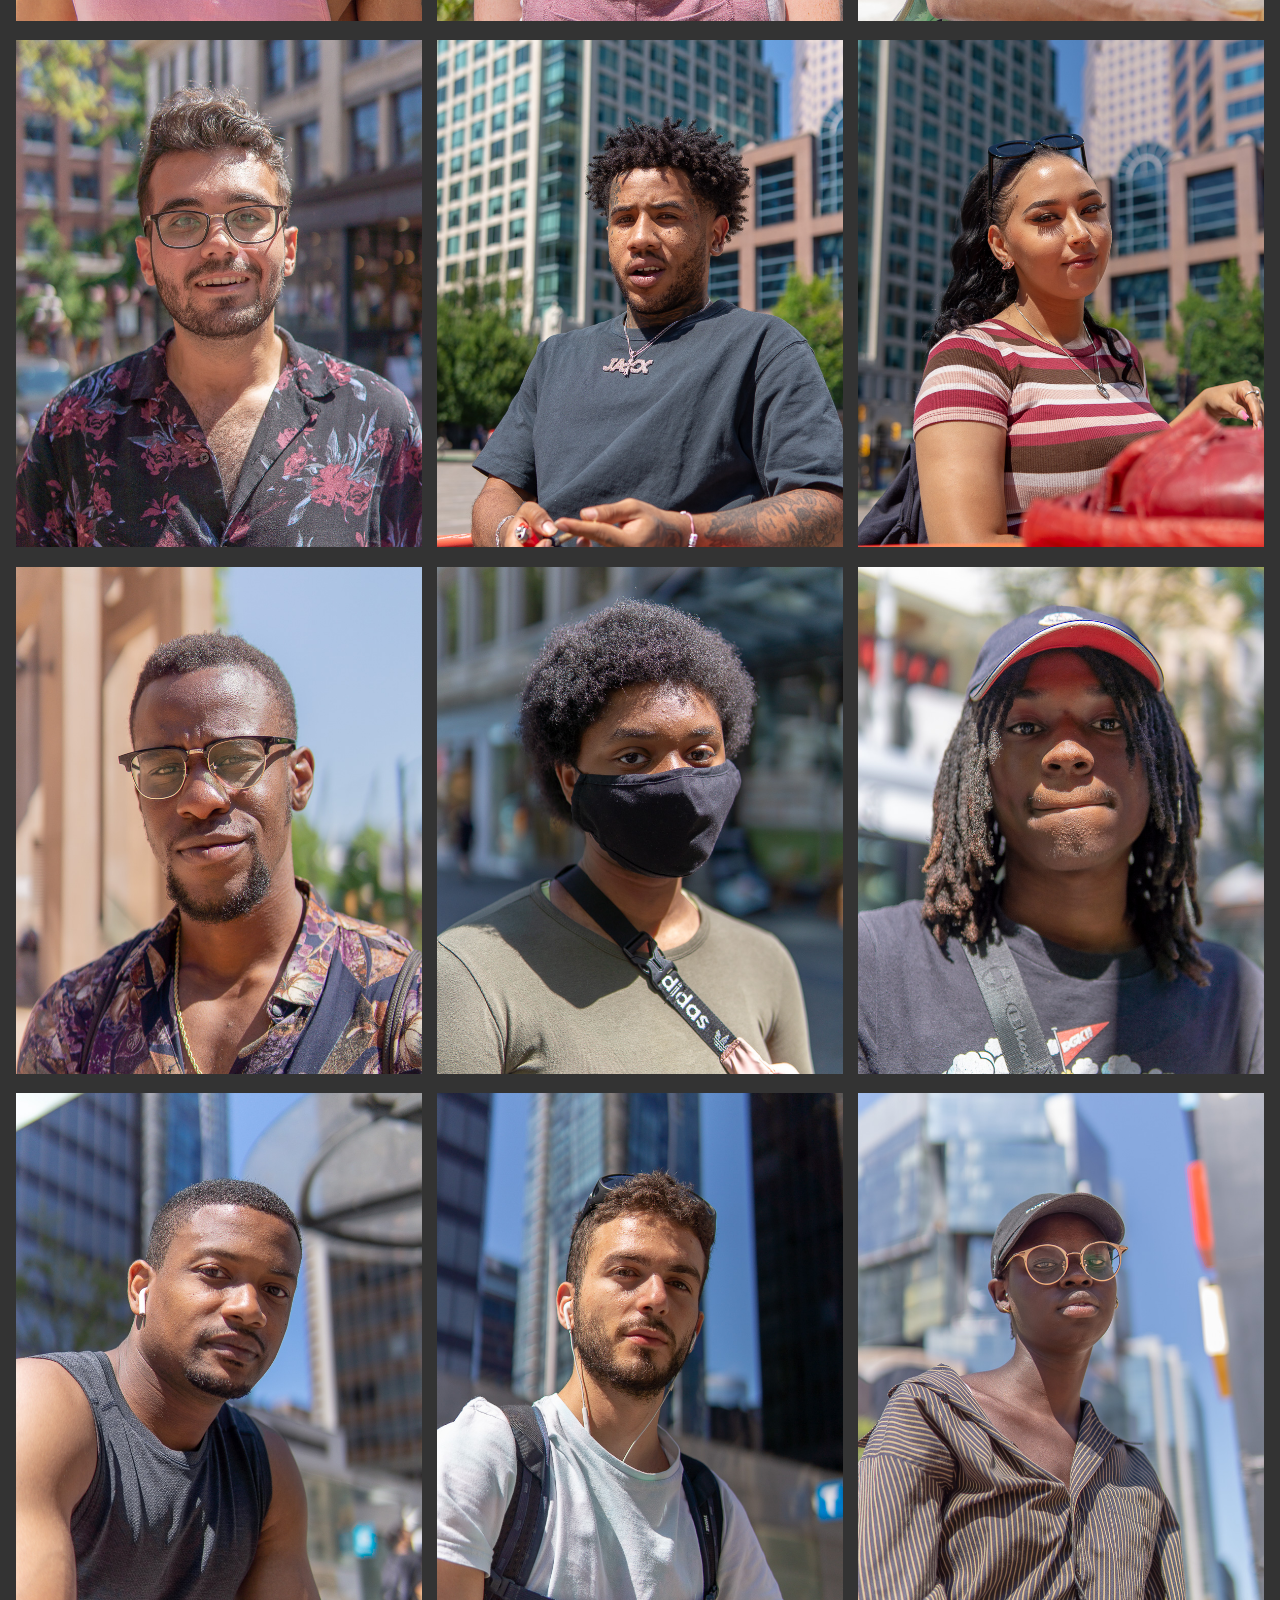
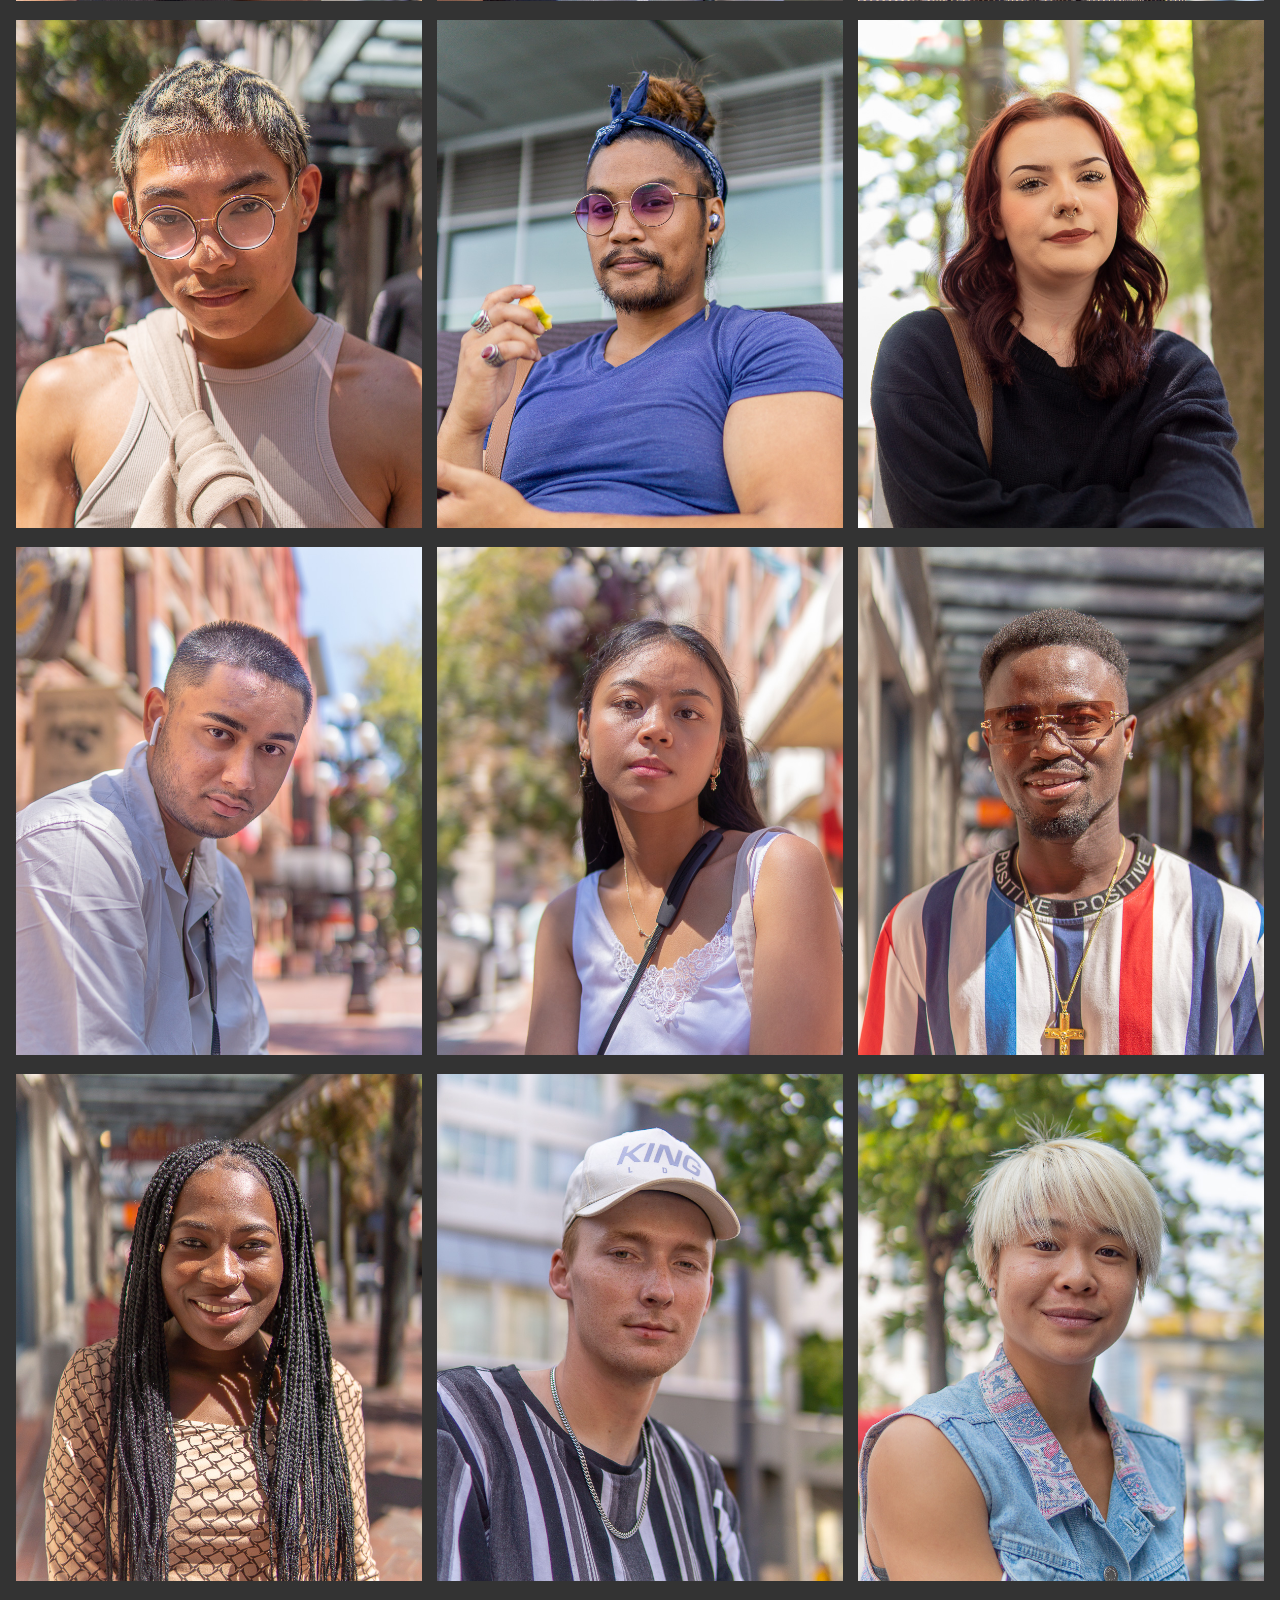
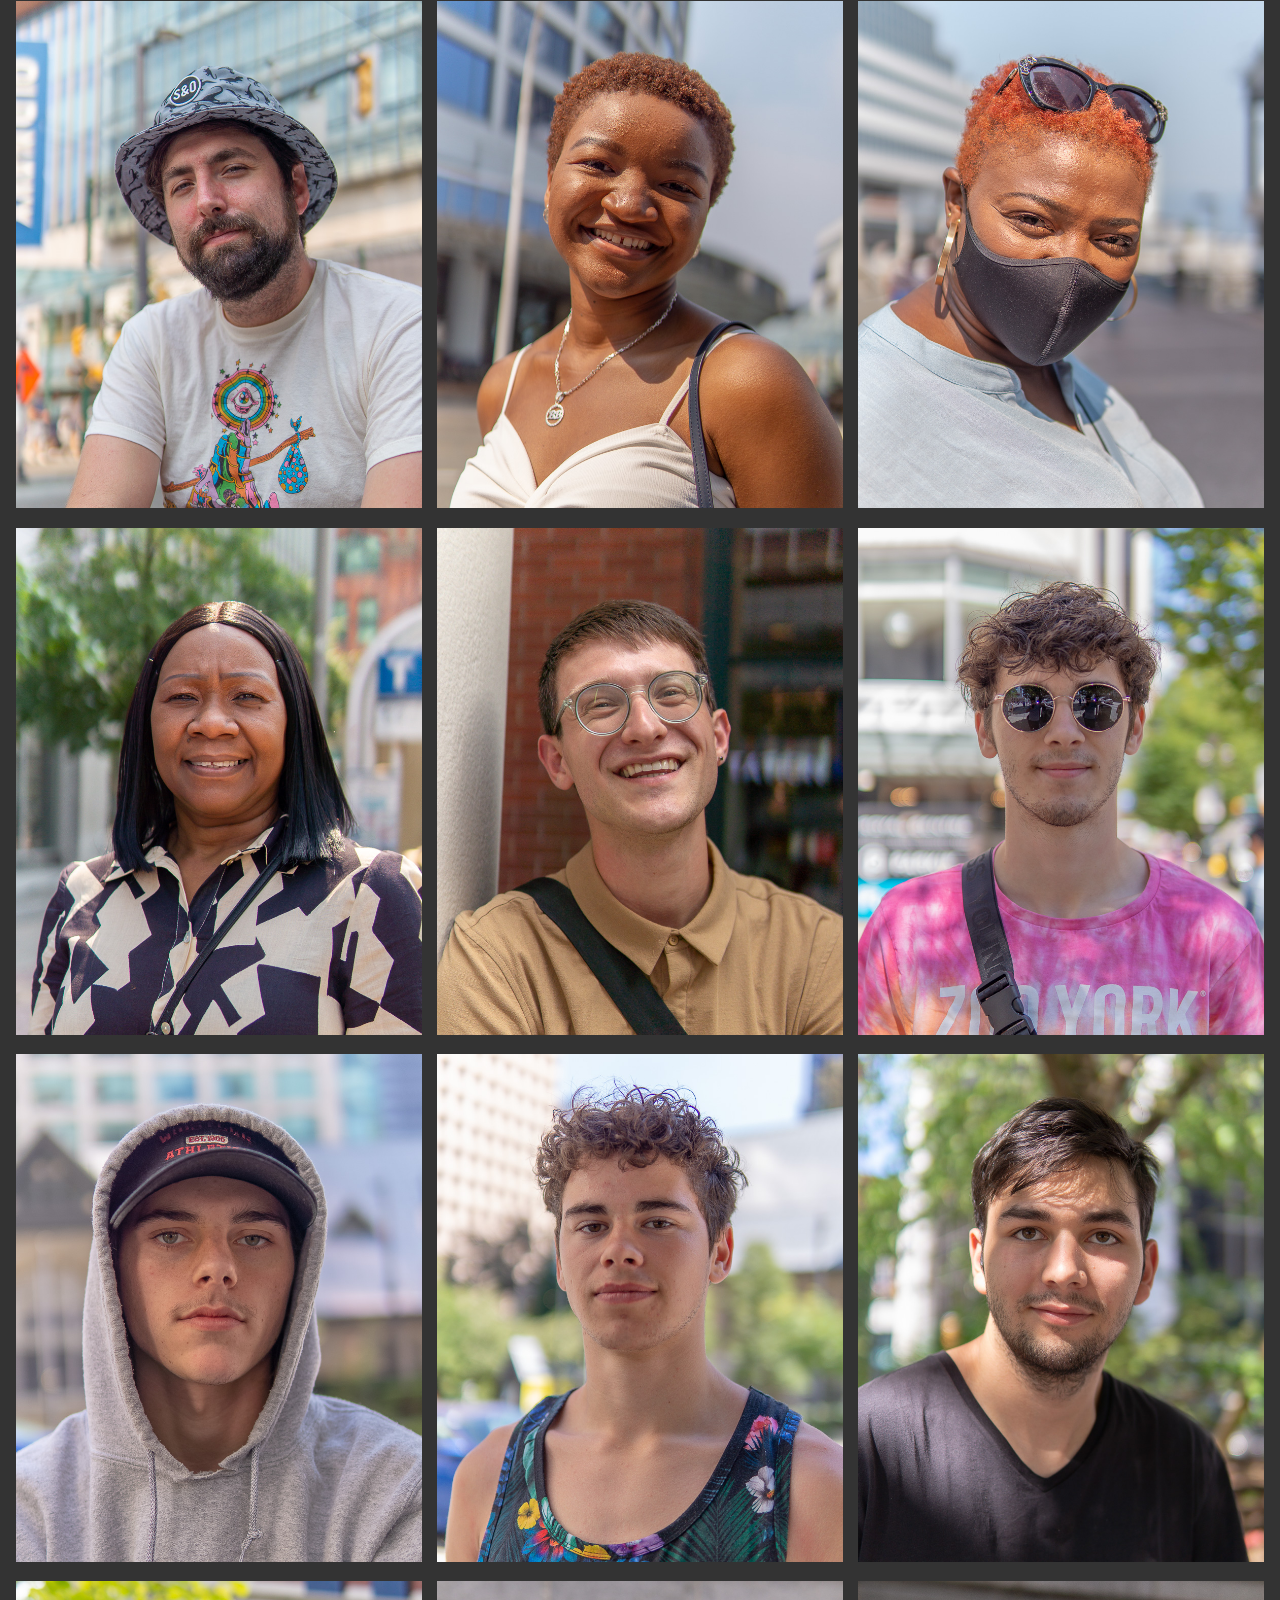
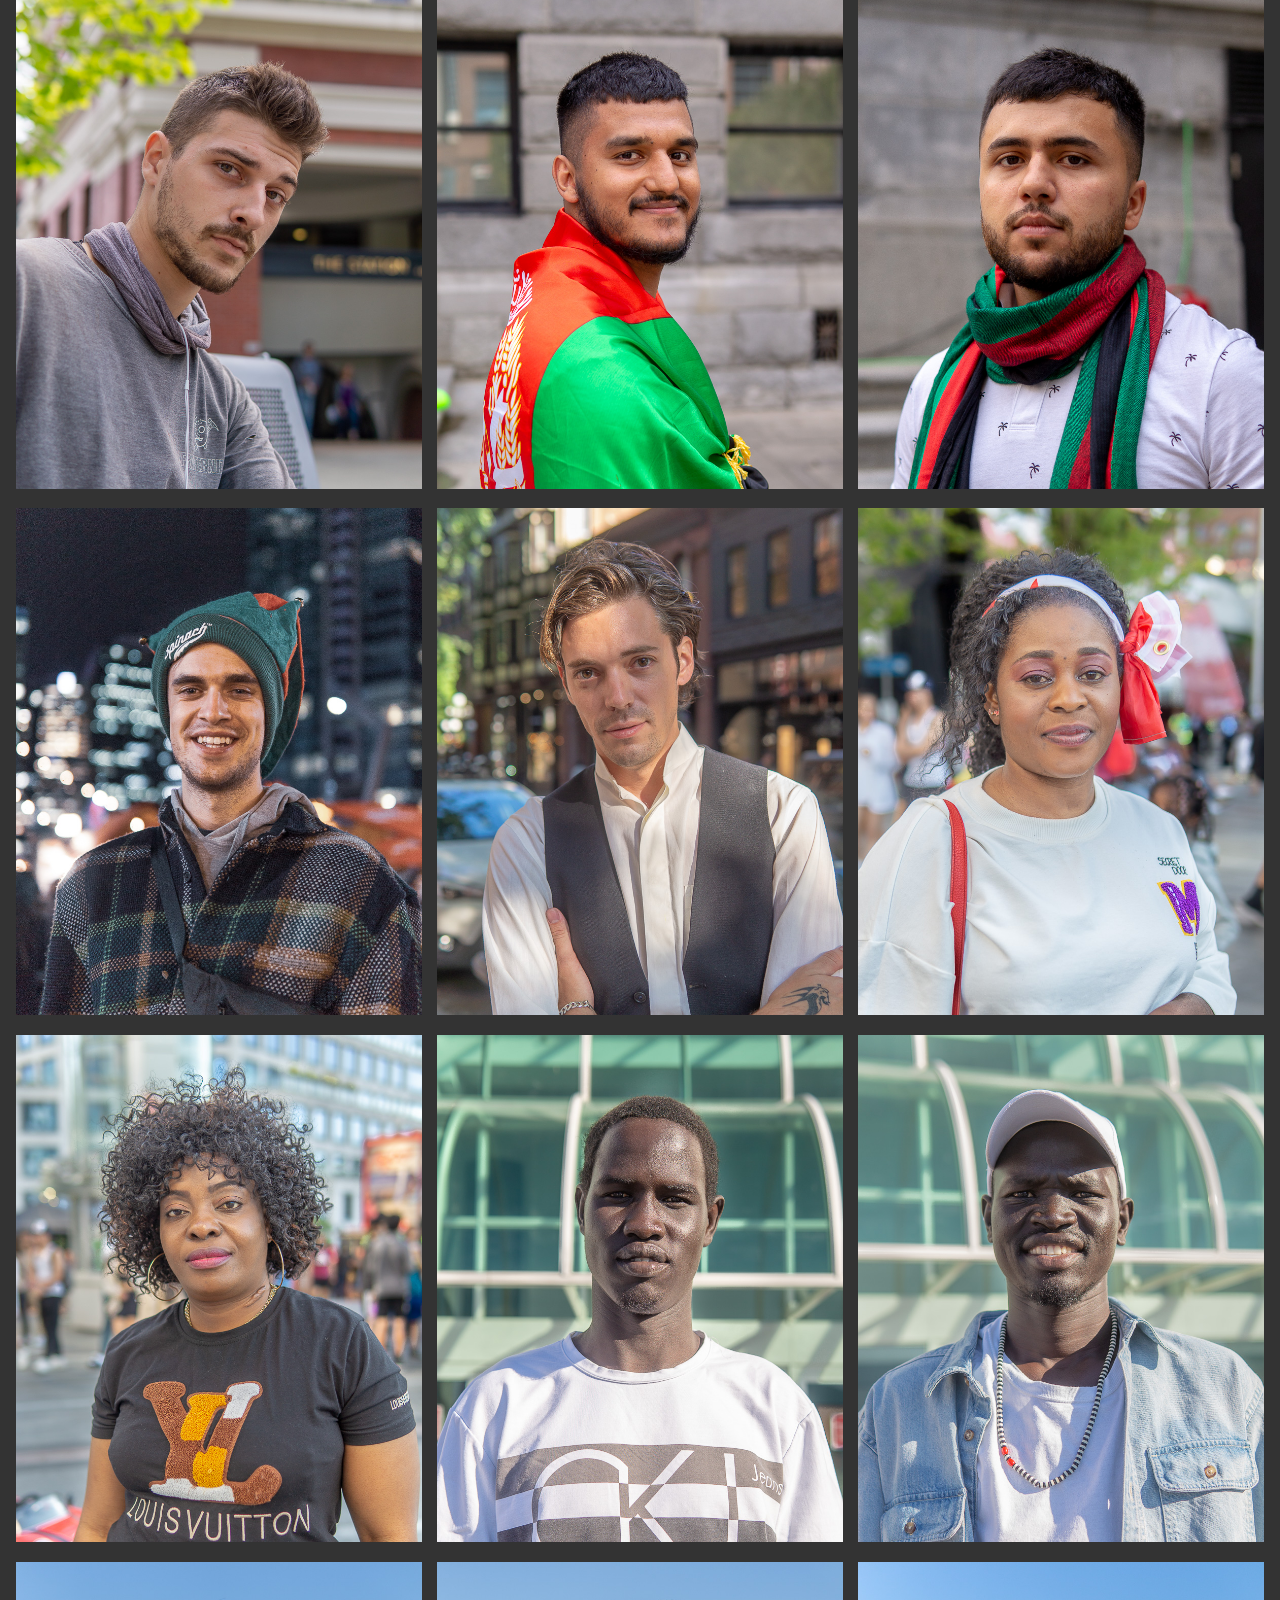
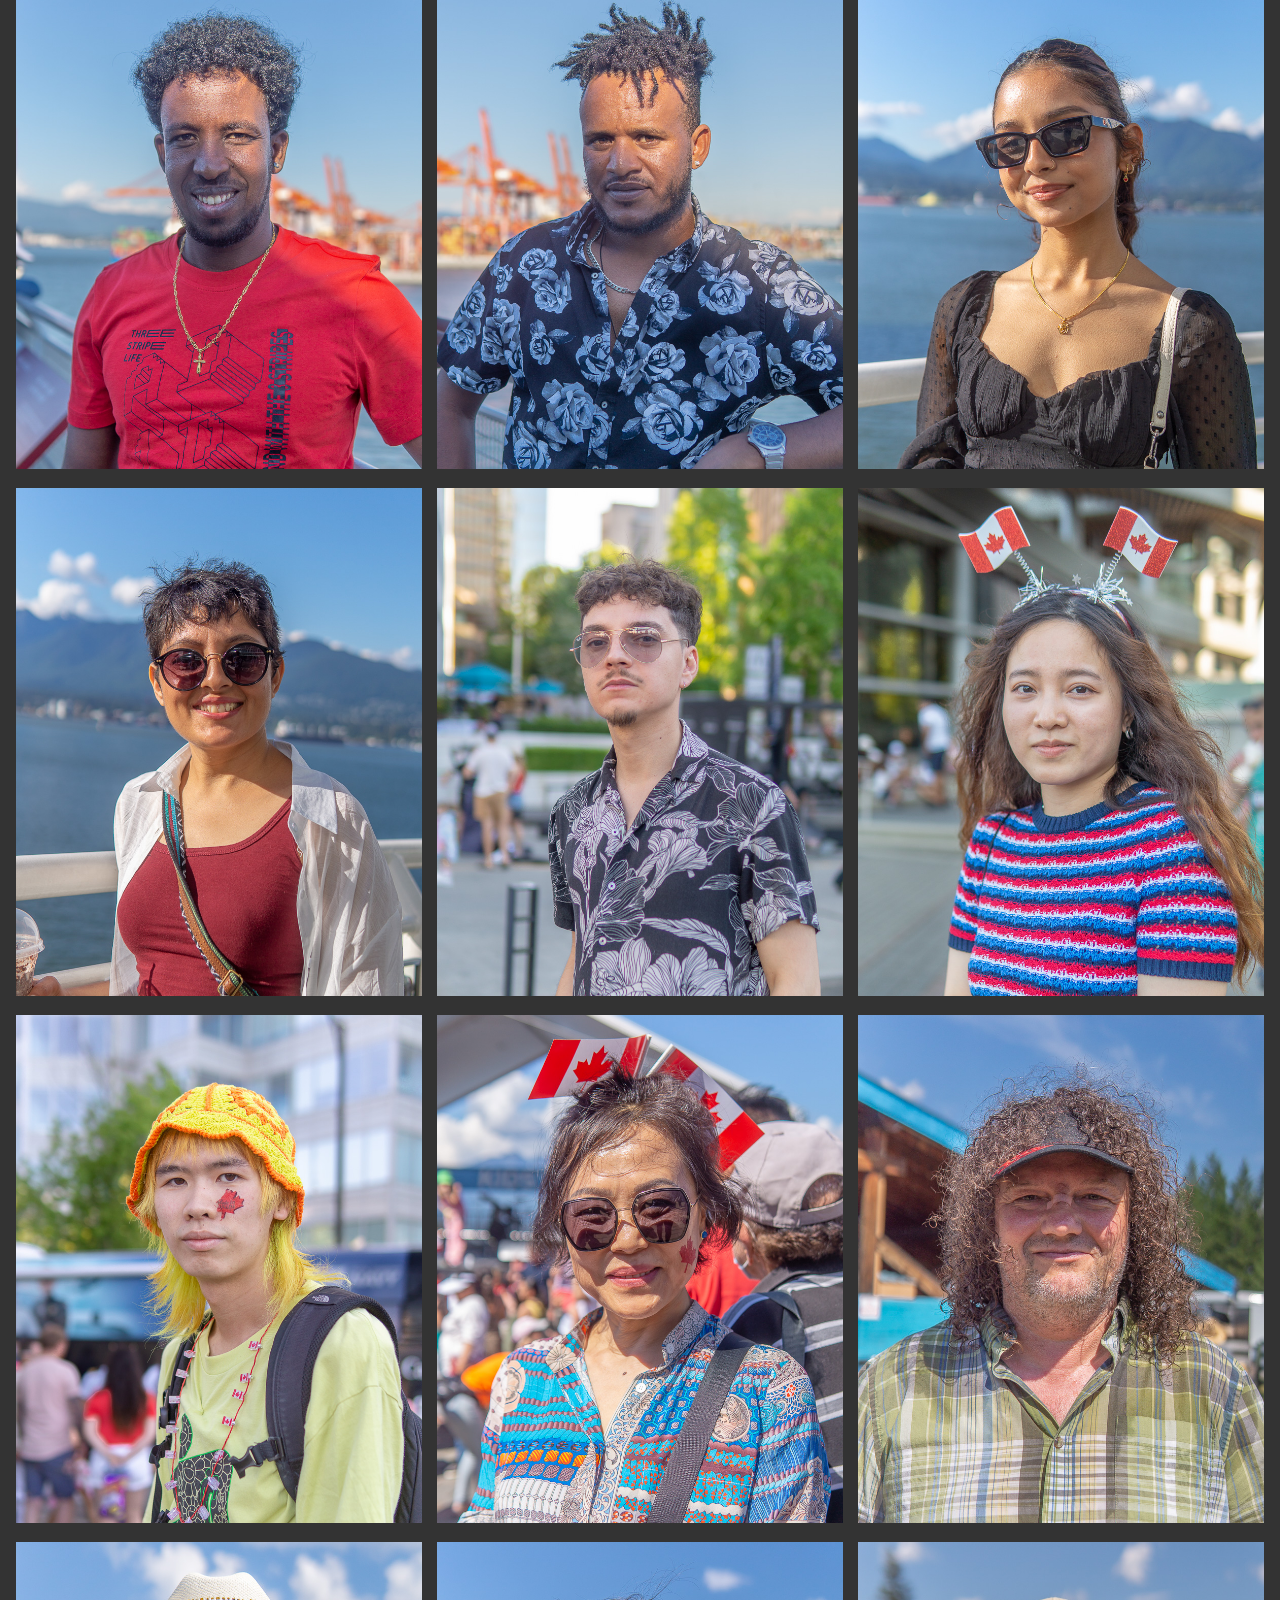
==== commit 07026a6b: "mobile dark themed" ====
--- a/mobile/index.html
+++ b/mobile/index.html
@@ -7,8 +7,19 @@
     <meta name='viewport' content='width=device-width, initial-scale=1'>
     <link rel='stylesheet' type='text/css' media='screen' href='style.css'>
     <script src="https://ajax.googleapis.com/ajax/libs/jquery/3.5.1/jquery.min.js"></script>
-
+    <link rel="stylesheet" href="https://fonts.googleapis.com/css2?family=Material+Symbols+Outlined:opsz,wght,FILL,GRAD@20..48,100..700,0..1,-50..200" />
     <script src='script.js'></script>
+    <style>
+        .material-symbols-outlined {
+            font-size: 70px;
+            color: #c4c4c4;
+            font-variation-settings:
+            'FILL' 0,
+            'wght' 200,
+            'GRAD' -25,
+            'opsz' 98
+        }
+    </style>
 </head>
 <body>
     <!-- Preloader 
@@ -17,183 +28,186 @@
             &nbsp;
         </div>
     </div>
-    -->
-    <header>
-        <h1>100portraits</h1>
-    </header>
-    <div class="pics">
-        <div class="row">
-            <div class="col-1"><img src="../images/img-1.jpg"></div> <!-- 25% -->
-            <div class="col-2"><img src="../images/img-2.jpg"></div> <!-- 75% -->
-            <div class="col-3"><img src="../images/img-3.jpg"></div> <!-- 25% -->
+-->
+<div class="scroll" onclick="scrollup()"><span class="material-symbols-outlined">
+    arrow_upward
+</span></div>
+<header>
+    <h1>100portraits</h1>
+</header>
+<div class="pics">
+    <div class="row">
+        <div class="col-1"><img src="../images/img-1.jpg"></div> <!-- 25% -->
+        <div class="col-2"><img src="../images/img-2.jpg"></div> <!-- 75% -->
+        <div class="col-3"><img src="../images/img-3.jpg"></div> <!-- 25% -->
 
-        </div>
-        <div class="row">
-            <div class="col-1"><img src="../images/img-4.jpg"></div> <!-- 25% -->
-            <div class="col-2"><img src="../images/img-5.jpg"></div> <!-- 75% -->
-            <div class="col-3"><img src="../images/img-6.jpg"></div> <!-- 25% -->
-        </div>
-        <div class="row">
-            <div class="col-1"><img src="../images/img-7.jpg"></div> <!-- 25% -->
-            <div class="col-2"><img src="../images/img-8.jpg"></div> <!-- 75% -->
-            <div class="col-3"><img src="../images/img-9.jpg"></div> <!-- 25% -->
-        </div>
-        <div class="row">
-            <div class="col-1"><img src="../images/img-10.jpg"></div> <!-- 25% -->
-            <div class="col-2"><img src="../images/img-11.jpg"></div> <!-- 75% -->
-            <div class="col-3"><img src="../images/img-12.jpg"></div> <!-- 25% -->
-        </div>
-        <div class="row">
-            <div class="col-1"><img src="../images/img-13.jpg"></div> <!-- 25% -->
-            <div class="col-2"><img src="../images/img-14.jpg"></div> <!-- 75% -->
-            <div class="col-3"><img src="../images/img-15.jpg"></div> <!-- 25% -->
-        </div>
-        <div class="row">
-            <div class="col-1"><img src="../images/img-16.jpg"></div> <!-- 25% -->
-            <div class="col-2"><img src="../images/img-17.jpg"></div> <!-- 75% -->
-            <div class="col-3"><img src="../images/img-18.jpg"></div> <!-- 25% -->
-        </div>
-        <div class="row">
-            <div class="col-1"><img src="../images/img-19.jpg"></div> <!-- 25% -->
-            <div class="col-2"><img src="../images/img-20.jpg"></div> <!-- 75% -->
-            <div class="col-3"><img src="../images/img-21.jpg"></div> <!-- 25% -->
-        </div>
-        <div class="row">
-            <div class="col-1"><img src="../images/img-22.jpg"></div> <!-- 25% -->
-            <div class="col-2"><img src="../images/img-23.jpg"></div> <!-- 75% -->
-            <div class="col-3"><img src="../images/img-24.jpg"></div> <!-- 25% -->
-        </div>
-        <div class="row">
-            <div class="col-1"><img src="../images/img-25.jpg"></div> <!-- 25% -->
-            <div class="col-2"><img src="../images/img-26.jpg"></div> <!-- 75% -->
-            <div class="col-3"><img src="../images/img-27.jpg"></div> <!-- 25% -->
-        </div>
-        <div class="row">
-            <div class="col-1"><img src="../images/img-28.jpg"></div> <!-- 25% -->
-            <div class="col-2"><img src="../images/img-29.jpg"></div> <!-- 75% -->
-            <div class="col-3"><img src="../images/img-30.jpg"></div> <!-- 25% -->
-        </div>
-        <div class="row">
-            <div class="col-1"><img src="../images/img-31.jpg"></div> <!-- 25% -->
-            <div class="col-2"><img src="../images/img-32.jpg"></div> <!-- 75% -->
-            <div class="col-3"><img src="../images/img-33.jpg"></div> <!-- 25% -->
-        </div>
-        <div class="row">
-            <div class="col-1"><img src="../images/img-34.jpg"></div> <!-- 25% -->
-            <div class="col-2"><img src="../images/img-35.jpg"></div> <!-- 75% -->
-            <div class="col-3"><img src="../images/img-36.jpg"></div> <!-- 25% -->
-        </div>
-        <div class="row">
-            <div class="col-1"><img src="../images/img-37.jpg"></div> <!-- 25% -->
-            <div class="col-2"><img src="../images/img-38.jpg"></div> <!-- 75% -->
-            <div class="col-3"><img src="../images/img-39.jpg"></div> <!-- 25% -->
-        </div>
-        <div class="row">
-            <div class="col-1"><img src="../images/img-40.jpg"></div> <!-- 25% -->
-            <div class="col-2"><img src="../images/img-41.jpg"></div> <!-- 75% -->
-            <div class="col-3"><img src="../images/img-42.jpg"></div> <!-- 25% -->
-        </div>
-        <div class="row">
-            <div class="col-1"><img src="../images/img-43.jpg"></div> <!-- 25% -->
-            <div class="col-2"><img src="../images/img-44.jpg"></div> <!-- 75% -->
-            <div class="col-3"><img src="../images/img-45.jpg"></div> <!-- 25% -->
-        </div>
-        <div class="row">
-            <div class="col-1"><img src="../images/img-46.jpg"></div> <!-- 25% -->
-            <div class="col-2"><img src="../images/img-47.jpg"></div> <!-- 75% -->
-            <div class="col-3"><img src="../images/img-48.jpg"></div> <!-- 25% -->
-        </div>
-        <div class="row">
-            <div class="col-1"><img src="../images/img-49.jpg"></div> <!-- 25% -->
-            <div class="col-2"><img src="../images/img-50.jpg"></div> <!-- 75% -->
-            <div class="col-3"><img src="../images/img-51.jpg"></div> <!-- 25% -->
-        </div>
-        <div class="row">
-            <div class="col-1"><img src="../images/img-52.jpg"></div> <!-- 25% -->
-            <div class="col-2"><img src="../images/img-53.jpg"></div> <!-- 75% -->
-            <div class="col-3"><img src="../images/img-54.jpg"></div> <!-- 25% -->
-        </div>
-        <div class="row">
-            <div class="col-1"><img src="../images/img-55.jpg"></div> <!-- 25% -->
-            <div class="col-2"><img src="../images/img-56.jpg"></div> <!-- 75% -->
-            <div class="col-3"><img src="../images/img-57.jpg"></div> <!-- 25% -->
-        </div>
-        <div class="row">
-            <div class="col-1"><img src="../images/img-58.jpg"></div> <!-- 25% -->
-            <div class="col-2"><img src="../images/img-59.jpg"></div> <!-- 75% -->
-            <div class="col-3"><img src="../images/img-60.jpg"></div> <!-- 25% -->
-        </div>
-        <div class="row">
-            <div class="col-1"><img src="../images/img-61.jpg"></div> <!-- 25% -->
-            <div class="col-2"><img src="../images/img-62.jpg"></div> <!-- 75% -->
-            <div class="col-3"><img src="../images/img-63.jpg"></div> <!-- 25% -->
-        </div>
-        <div class="row">
-            <div class="col-1"><img src="../images/img-64.jpg"></div> <!-- 25% -->
-            <div class="col-2"><img src="../images/img-65.jpg"></div> <!-- 75% -->
-            <div class="col-3"><img src="../images/img-66.jpg"></div> <!-- 25% -->
-        </div>
-        <div class="row">
-            <div class="col-1"><img src="../images/img-67.jpg"></div> <!-- 25% -->
-            <div class="col-2"><img src="../images/img-68.jpg"></div> <!-- 75% -->
-            <div class="col-3"><img src="../images/img-69.jpg"></div> <!-- 25% -->
-        </div>
-        <div class="row">
-            <div class="col-1"><img src="../images/img-70.jpg"></div> <!-- 25% -->
-            <div class="col-2"><img src="../images/img-71.jpg"></div> <!-- 75% -->
-            <div class="col-3"><img src="../images/img-72.jpg"></div> <!-- 25% -->
-        </div>
-        <div class="row">
-            <div class="col-1"><img src="../images/img-73.jpg"></div> <!-- 25% -->
-            <div class="col-2"><img src="../images/img-74.jpg"></div> <!-- 75% -->
-            <div class="col-3"><img src="../images/img-75.jpg"></div> <!-- 25% -->
-        </div>
-        <div class="row">
-            <div class="col-1"><img src="../images/img-76.jpg"></div> <!-- 25% -->
-            <div class="col-2"><img src="../images/img-77.jpg"></div> <!-- 75% -->
-            <div class="col-3"><img src="../images/img-78.jpg"></div> <!-- 25% -->
-        </div>
-        <div class="row">
-            <div class="col-1"><img src="../images/img-79.jpg"></div> <!-- 25% -->
-            <div class="col-2"><img src="../images/img-80.jpg"></div> <!-- 75% -->
-            <div class="col-3"><img src="../images/img-81.jpg"></div> <!-- 25% -->
-        </div>
-        <div class="row">
-            <div class="col-1"><img src="../images/img-82.jpg"></div> <!-- 25% -->
-            <div class="col-2"><img src="../images/img-83.jpg"></div> <!-- 75% -->
-            <div class="col-3"><img src="../images/img-84.jpg"></div> <!-- 25% -->
-        </div>
-        <div class="row">
-            <div class="col-1"><img src="../images/img-85.jpg"></div> <!-- 25% -->
-            <div class="col-2"><img src="../images/img-86.jpg"></div> <!-- 75% -->
-            <div class="col-3"><img src="../images/img-87.jpg"></div> <!-- 25% -->
-        </div>
-        <div class="row">
-            <div class="col-1"><img src="../images/img-88.jpg"></div> <!-- 25% -->
-            <div class="col-2"><img src="../images/img-89.jpg"></div> <!-- 75% -->
-            <div class="col-3"><img src="../images/img-90.jpg"></div> <!-- 25% -->
-        </div>
-        <div class="row">
-            <div class="col-1"><img src="../images/img-91.jpg"></div> <!-- 25% -->
-            <div class="col-2"><img src="../images/img-92.jpg"></div> <!-- 75% -->
-            <div class="col-3"><img src="../images/img-93.jpg"></div> <!-- 25% -->
-        </div>
-        <div class="row">
-            <div class="col-1"><img src="../images/img-94.jpg"></div> <!-- 25% -->
-            <div class="col-2"><img src="../images/img-95.jpg"></div> <!-- 75% -->
-            <div class="col-3"><img src="../images/img-96.jpg"></div> <!-- 25% -->
-        </div>
-        <div class="row">
-            <div class="col-1"><img src="../images/img-97.jpg"></div> <!-- 25% -->
-            <div class="col-2"><img src="../images/img-98.jpg"></div> <!-- 75% -->
-            <div class="col-3"><img src="../images/img-99.jpg"></div> <!-- 25% -->
-        </div>
-        <div class="row">
-            <div class="col-1"><img src="../images/img-100.jpg"></div> <!-- 25% -->
-            <div class="col-2"><div class="thanks"><p>Thank you for visiting, more on the way. <br>Find me on <a href="https://www.instagram.com/sahir.de">Instagram</a> and <a href="https://github.com/100portraits">Github</a>. -sahir</p></div></div> <!-- 25% -->
+    </div>
+    <div class="row">
+        <div class="col-1"><img src="../images/img-4.jpg"></div> <!-- 25% -->
+        <div class="col-2"><img src="../images/img-5.jpg"></div> <!-- 75% -->
+        <div class="col-3"><img src="../images/img-6.jpg"></div> <!-- 25% -->
+    </div>
+    <div class="row">
+        <div class="col-1"><img src="../images/img-7.jpg"></div> <!-- 25% -->
+        <div class="col-2"><img src="../images/img-8.jpg"></div> <!-- 75% -->
+        <div class="col-3"><img src="../images/img-9.jpg"></div> <!-- 25% -->
+    </div>
+    <div class="row">
+        <div class="col-1"><img src="../images/img-10.jpg"></div> <!-- 25% -->
+        <div class="col-2"><img src="../images/img-11.jpg"></div> <!-- 75% -->
+        <div class="col-3"><img src="../images/img-12.jpg"></div> <!-- 25% -->
+    </div>
+    <div class="row">
+        <div class="col-1"><img src="../images/img-13.jpg"></div> <!-- 25% -->
+        <div class="col-2"><img src="../images/img-14.jpg"></div> <!-- 75% -->
+        <div class="col-3"><img src="../images/img-15.jpg"></div> <!-- 25% -->
+    </div>
+    <div class="row">
+        <div class="col-1"><img src="../images/img-16.jpg"></div> <!-- 25% -->
+        <div class="col-2"><img src="../images/img-17.jpg"></div> <!-- 75% -->
+        <div class="col-3"><img src="../images/img-18.jpg"></div> <!-- 25% -->
+    </div>
+    <div class="row">
+        <div class="col-1"><img src="../images/img-19.jpg"></div> <!-- 25% -->
+        <div class="col-2"><img src="../images/img-20.jpg"></div> <!-- 75% -->
+        <div class="col-3"><img src="../images/img-21.jpg"></div> <!-- 25% -->
+    </div>
+    <div class="row">
+        <div class="col-1"><img src="../images/img-22.jpg"></div> <!-- 25% -->
+        <div class="col-2"><img src="../images/img-23.jpg"></div> <!-- 75% -->
+        <div class="col-3"><img src="../images/img-24.jpg"></div> <!-- 25% -->
+    </div>
+    <div class="row">
+        <div class="col-1"><img src="../images/img-25.jpg"></div> <!-- 25% -->
+        <div class="col-2"><img src="../images/img-26.jpg"></div> <!-- 75% -->
+        <div class="col-3"><img src="../images/img-27.jpg"></div> <!-- 25% -->
+    </div>
+    <div class="row">
+        <div class="col-1"><img src="../images/img-28.jpg"></div> <!-- 25% -->
+        <div class="col-2"><img src="../images/img-29.jpg"></div> <!-- 75% -->
+        <div class="col-3"><img src="../images/img-30.jpg"></div> <!-- 25% -->
+    </div>
+    <div class="row">
+        <div class="col-1"><img src="../images/img-31.jpg"></div> <!-- 25% -->
+        <div class="col-2"><img src="../images/img-32.jpg"></div> <!-- 75% -->
+        <div class="col-3"><img src="../images/img-33.jpg"></div> <!-- 25% -->
+    </div>
+    <div class="row">
+        <div class="col-1"><img src="../images/img-34.jpg"></div> <!-- 25% -->
+        <div class="col-2"><img src="../images/img-35.jpg"></div> <!-- 75% -->
+        <div class="col-3"><img src="../images/img-36.jpg"></div> <!-- 25% -->
+    </div>
+    <div class="row">
+        <div class="col-1"><img src="../images/img-37.jpg"></div> <!-- 25% -->
+        <div class="col-2"><img src="../images/img-38.jpg"></div> <!-- 75% -->
+        <div class="col-3"><img src="../images/img-39.jpg"></div> <!-- 25% -->
+    </div>
+    <div class="row">
+        <div class="col-1"><img src="../images/img-40.jpg"></div> <!-- 25% -->
+        <div class="col-2"><img src="../images/img-41.jpg"></div> <!-- 75% -->
+        <div class="col-3"><img src="../images/img-42.jpg"></div> <!-- 25% -->
+    </div>
+    <div class="row">
+        <div class="col-1"><img src="../images/img-43.jpg"></div> <!-- 25% -->
+        <div class="col-2"><img src="../images/img-44.jpg"></div> <!-- 75% -->
+        <div class="col-3"><img src="../images/img-45.jpg"></div> <!-- 25% -->
+    </div>
+    <div class="row">
+        <div class="col-1"><img src="../images/img-46.jpg"></div> <!-- 25% -->
+        <div class="col-2"><img src="../images/img-47.jpg"></div> <!-- 75% -->
+        <div class="col-3"><img src="../images/img-48.jpg"></div> <!-- 25% -->
+    </div>
+    <div class="row">
+        <div class="col-1"><img src="../images/img-49.jpg"></div> <!-- 25% -->
+        <div class="col-2"><img src="../images/img-50.jpg"></div> <!-- 75% -->
+        <div class="col-3"><img src="../images/img-51.jpg"></div> <!-- 25% -->
+    </div>
+    <div class="row">
+        <div class="col-1"><img src="../images/img-52.jpg"></div> <!-- 25% -->
+        <div class="col-2"><img src="../images/img-53.jpg"></div> <!-- 75% -->
+        <div class="col-3"><img src="../images/img-54.jpg"></div> <!-- 25% -->
+    </div>
+    <div class="row">
+        <div class="col-1"><img src="../images/img-55.jpg"></div> <!-- 25% -->
+        <div class="col-2"><img src="../images/img-56.jpg"></div> <!-- 75% -->
+        <div class="col-3"><img src="../images/img-57.jpg"></div> <!-- 25% -->
+    </div>
+    <div class="row">
+        <div class="col-1"><img src="../images/img-58.jpg"></div> <!-- 25% -->
+        <div class="col-2"><img src="../images/img-59.jpg"></div> <!-- 75% -->
+        <div class="col-3"><img src="../images/img-60.jpg"></div> <!-- 25% -->
+    </div>
+    <div class="row">
+        <div class="col-1"><img src="../images/img-61.jpg"></div> <!-- 25% -->
+        <div class="col-2"><img src="../images/img-62.jpg"></div> <!-- 75% -->
+        <div class="col-3"><img src="../images/img-63.jpg"></div> <!-- 25% -->
+    </div>
+    <div class="row">
+        <div class="col-1"><img src="../images/img-64.jpg"></div> <!-- 25% -->
+        <div class="col-2"><img src="../images/img-65.jpg"></div> <!-- 75% -->
+        <div class="col-3"><img src="../images/img-66.jpg"></div> <!-- 25% -->
+    </div>
+    <div class="row">
+        <div class="col-1"><img src="../images/img-67.jpg"></div> <!-- 25% -->
+        <div class="col-2"><img src="../images/img-68.jpg"></div> <!-- 75% -->
+        <div class="col-3"><img src="../images/img-69.jpg"></div> <!-- 25% -->
+    </div>
+    <div class="row">
+        <div class="col-1"><img src="../images/img-70.jpg"></div> <!-- 25% -->
+        <div class="col-2"><img src="../images/img-71.jpg"></div> <!-- 75% -->
+        <div class="col-3"><img src="../images/img-72.jpg"></div> <!-- 25% -->
+    </div>
+    <div class="row">
+        <div class="col-1"><img src="../images/img-73.jpg"></div> <!-- 25% -->
+        <div class="col-2"><img src="../images/img-74.jpg"></div> <!-- 75% -->
+        <div class="col-3"><img src="../images/img-75.jpg"></div> <!-- 25% -->
+    </div>
+    <div class="row">
+        <div class="col-1"><img src="../images/img-76.jpg"></div> <!-- 25% -->
+        <div class="col-2"><img src="../images/img-77.jpg"></div> <!-- 75% -->
+        <div class="col-3"><img src="../images/img-78.jpg"></div> <!-- 25% -->
+    </div>
+    <div class="row">
+        <div class="col-1"><img src="../images/img-79.jpg"></div> <!-- 25% -->
+        <div class="col-2"><img src="../images/img-80.jpg"></div> <!-- 75% -->
+        <div class="col-3"><img src="../images/img-81.jpg"></div> <!-- 25% -->
+    </div>
+    <div class="row">
+        <div class="col-1"><img src="../images/img-82.jpg"></div> <!-- 25% -->
+        <div class="col-2"><img src="../images/img-83.jpg"></div> <!-- 75% -->
+        <div class="col-3"><img src="../images/img-84.jpg"></div> <!-- 25% -->
+    </div>
+    <div class="row">
+        <div class="col-1"><img src="../images/img-85.jpg"></div> <!-- 25% -->
+        <div class="col-2"><img src="../images/img-86.jpg"></div> <!-- 75% -->
+        <div class="col-3"><img src="../images/img-87.jpg"></div> <!-- 25% -->
+    </div>
+    <div class="row">
+        <div class="col-1"><img src="../images/img-88.jpg"></div> <!-- 25% -->
+        <div class="col-2"><img src="../images/img-89.jpg"></div> <!-- 75% -->
+        <div class="col-3"><img src="../images/img-90.jpg"></div> <!-- 25% -->
+    </div>
+    <div class="row">
+        <div class="col-1"><img src="../images/img-91.jpg"></div> <!-- 25% -->
+        <div class="col-2"><img src="../images/img-92.jpg"></div> <!-- 75% -->
+        <div class="col-3"><img src="../images/img-93.jpg"></div> <!-- 25% -->
+    </div>
+    <div class="row">
+        <div class="col-1"><img src="../images/img-94.jpg"></div> <!-- 25% -->
+        <div class="col-2"><img src="../images/img-95.jpg"></div> <!-- 75% -->
+        <div class="col-3"><img src="../images/img-96.jpg"></div> <!-- 25% -->
+    </div>
+    <div class="row">
+        <div class="col-1"><img src="../images/img-97.jpg"></div> <!-- 25% -->
+        <div class="col-2"><img src="../images/img-98.jpg"></div> <!-- 75% -->
+        <div class="col-3"><img src="../images/img-99.jpg"></div> <!-- 25% -->
+    </div>
+    <div class="row">
+        <div class="col-1"><img src="../images/img-100.jpg"></div> <!-- 25% -->
+        <div class="col-2"><div class="thanks"><p>Thank you for visiting, more on the way. <br>Find me on <a href="https://www.instagram.com/sahir.de">Instagram</a> and <a href="https://github.com/100portraits">Github</a>. -sahir</p></div></div> <!-- 25% -->
 
-        </div>
-    </div>
+    </div>
+</div>
 <!--
     <img src="../images/img-1.jpg">
     <img src="../images/img-2.jpg">
--- a/mobile/style.css
+++ b/mobile/style.css
@@ -1,5 +1,8 @@
 * {
 	box-sizing: border-box;
+}
+body {
+	background-color: #333333;
 }
 
 .col-1 {
@@ -13,6 +16,18 @@
 .col-3 {
 	width: 33.33%;
 
+}
+
+.scroll {
+	background-color: #222222;
+	height: 70px;
+	width: 70px;
+	color: white;
+	position: fixed;
+	bottom: 10px;
+	right: 10px;
+border-radius: 9px;
+box-shadow: rgba(0, 0, 0, 0.35) 0px 5px 15px;
 }
 
 
@@ -50,15 +65,16 @@
 	transition: 0.3s;
 }
 img:hover{
-	-webkit-box-shadow: 0px 0px 23px 1px rgba(0,0,0,0.44);
-	-moz-box-shadow: 0px 0px 23px 1px rgba(0,0,0,0.44);
-	box-shadow: 0px 0px 23px 1px rgba(0,0,0,0.44);
+-webkit-box-shadow: 0px 0px 20px 1px rgba(0,0,0,0.81);
+-moz-box-shadow: 0px 0px 20px 1px rgba(0,0,0,0.81);
+box-shadow: 0px 0px 20px 1px rgba(0,0,0,0.81);
+
 
 }
 
 h1 {
 	text-align: center;
-	color: black;
+	color: white;
 	font-family: "Georgia";
 	font-size: 53px;
 	font-weight: lighter;
@@ -98,13 +114,14 @@
 */
 
 .thanks {
+	color: white;
 	height: 100%;
 	display: flex;
 	align-items: center;
 	margin-left: 10px;
 }
 a {
-	color: black;
+	color: white;
 }
 a:hover {
 	background-color: lightgray;
